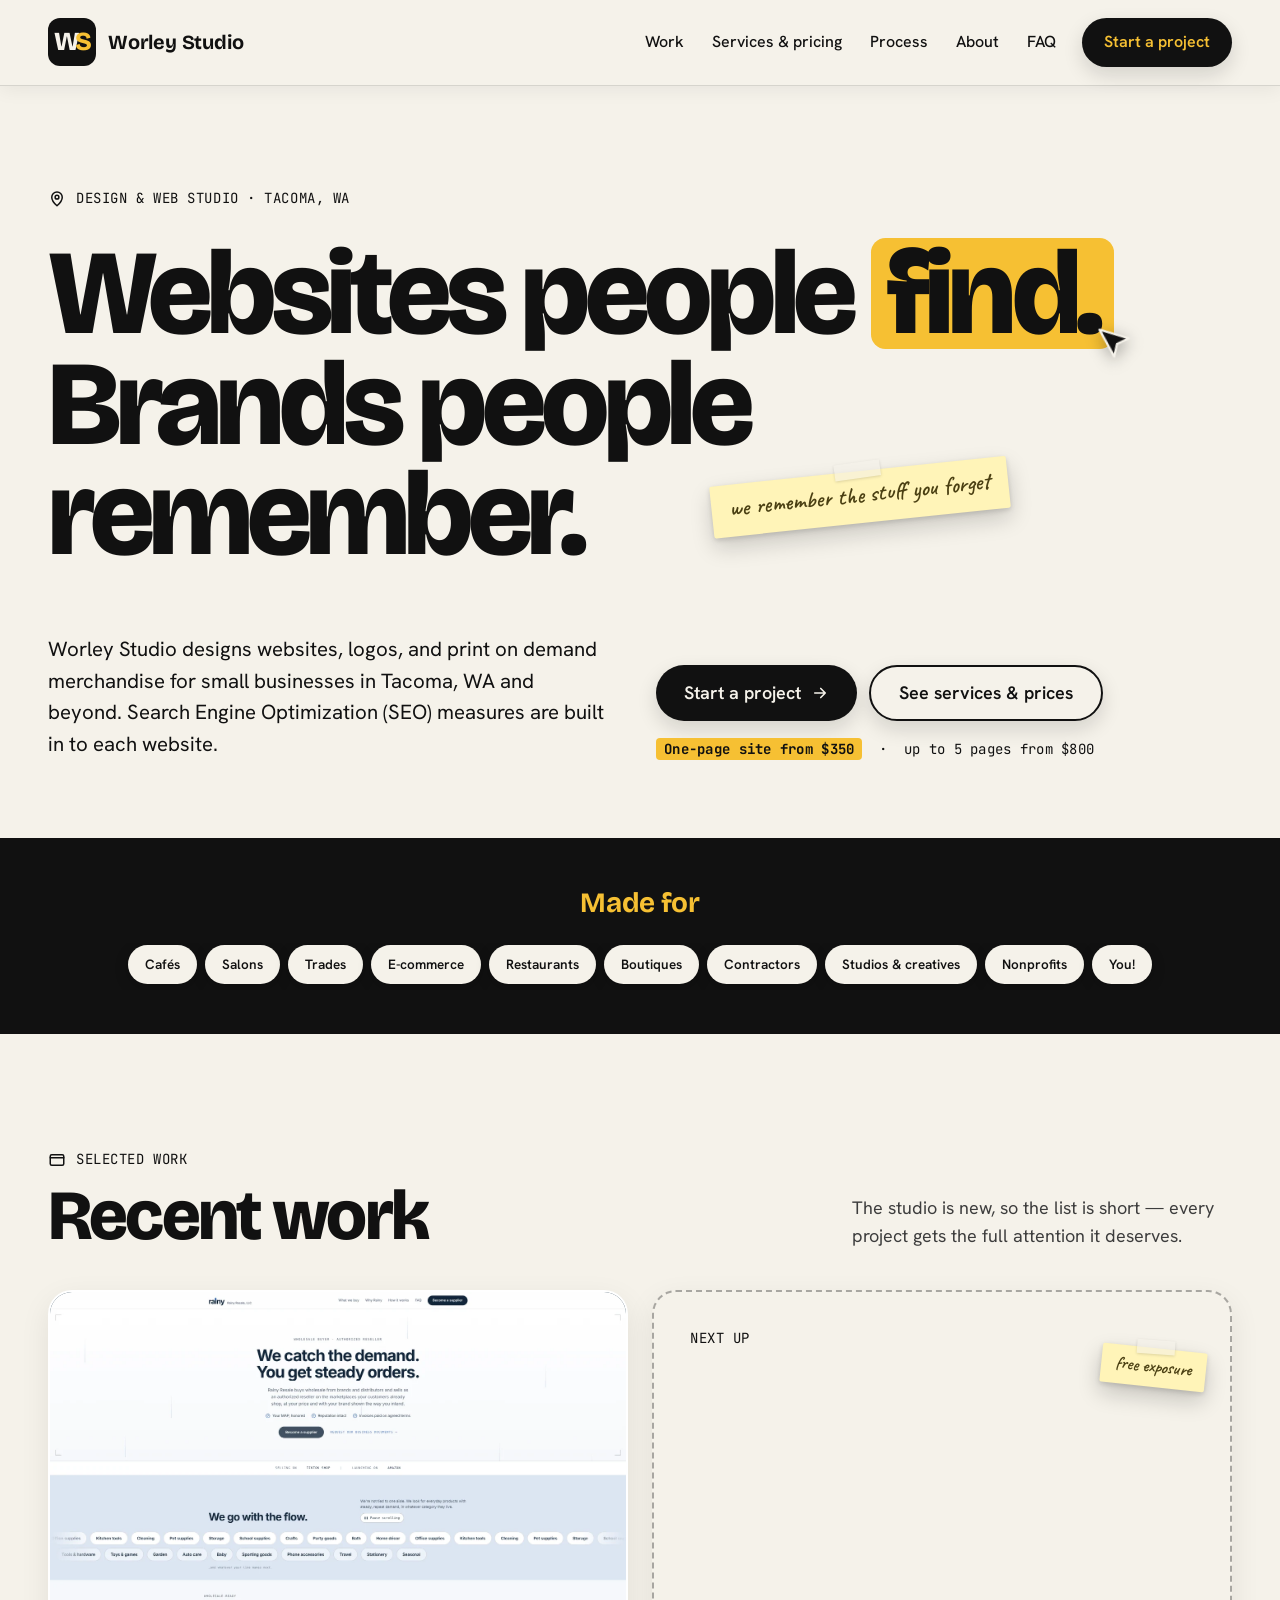
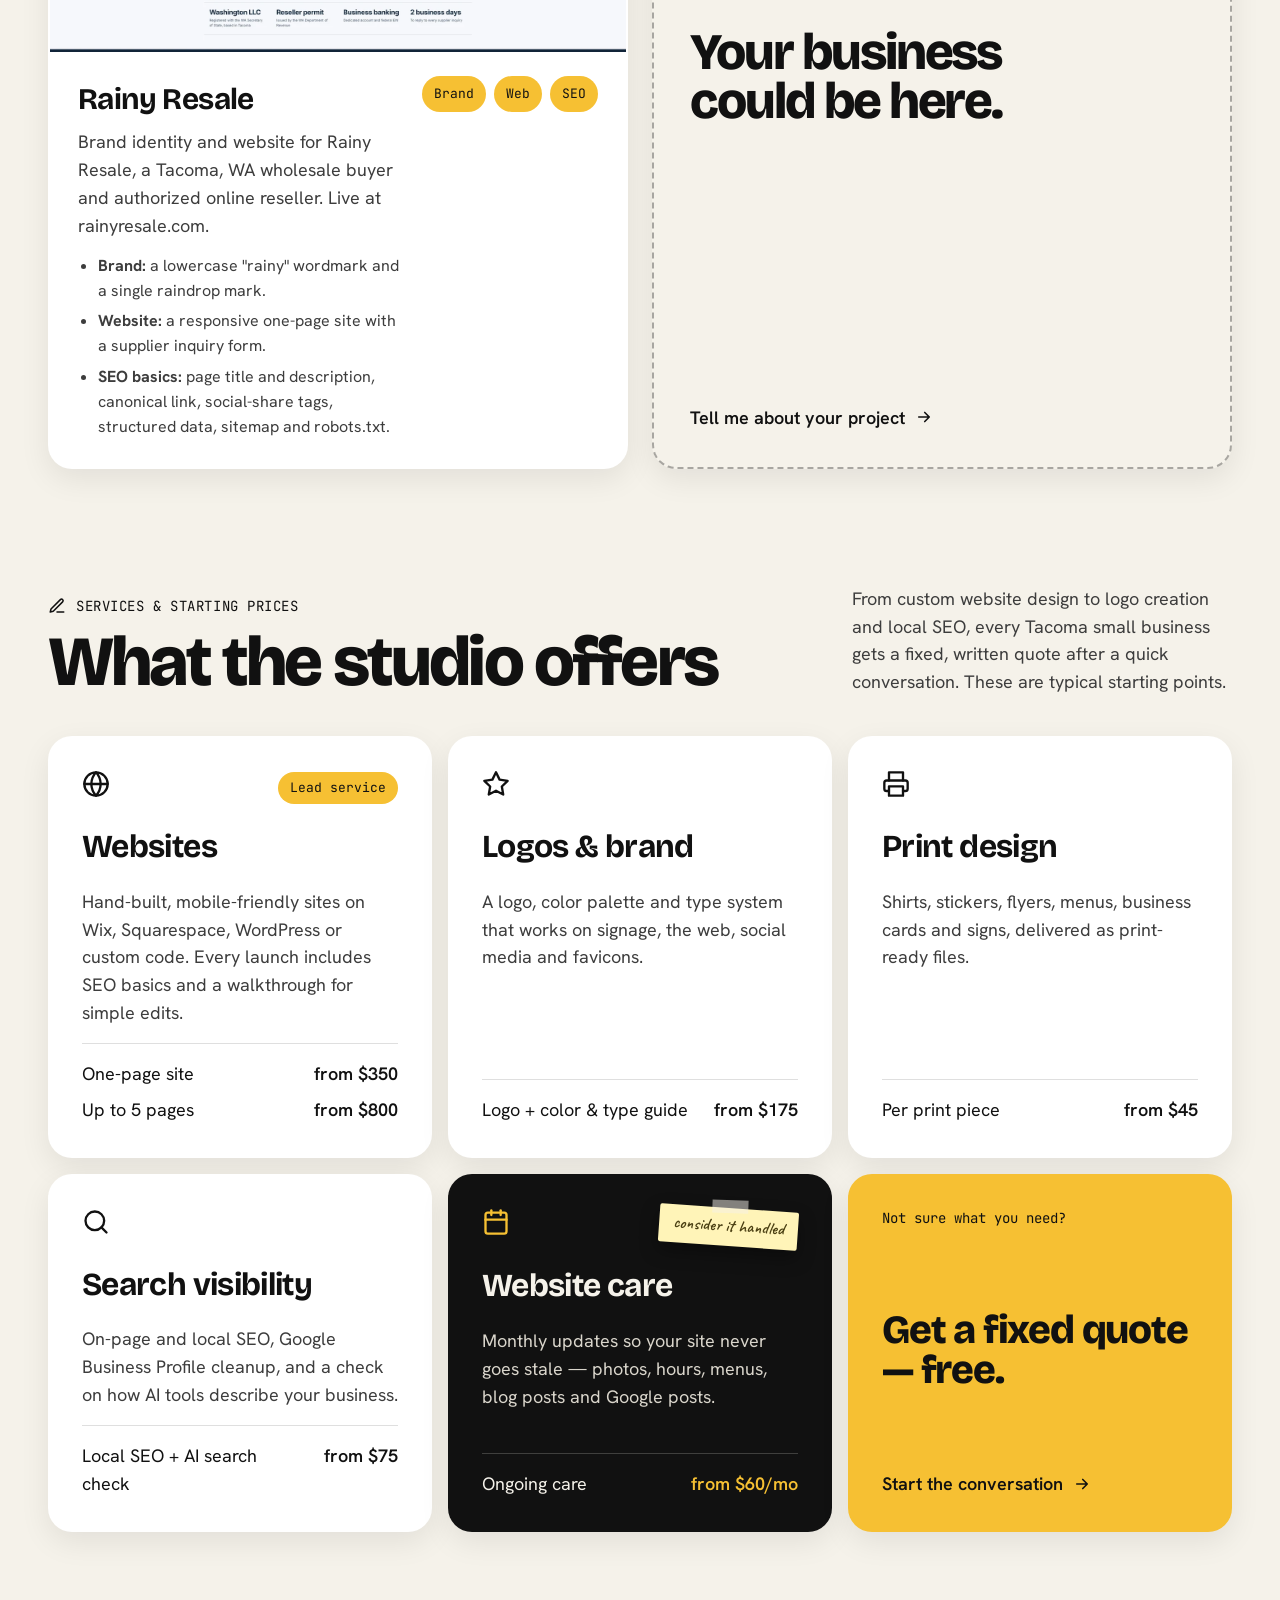
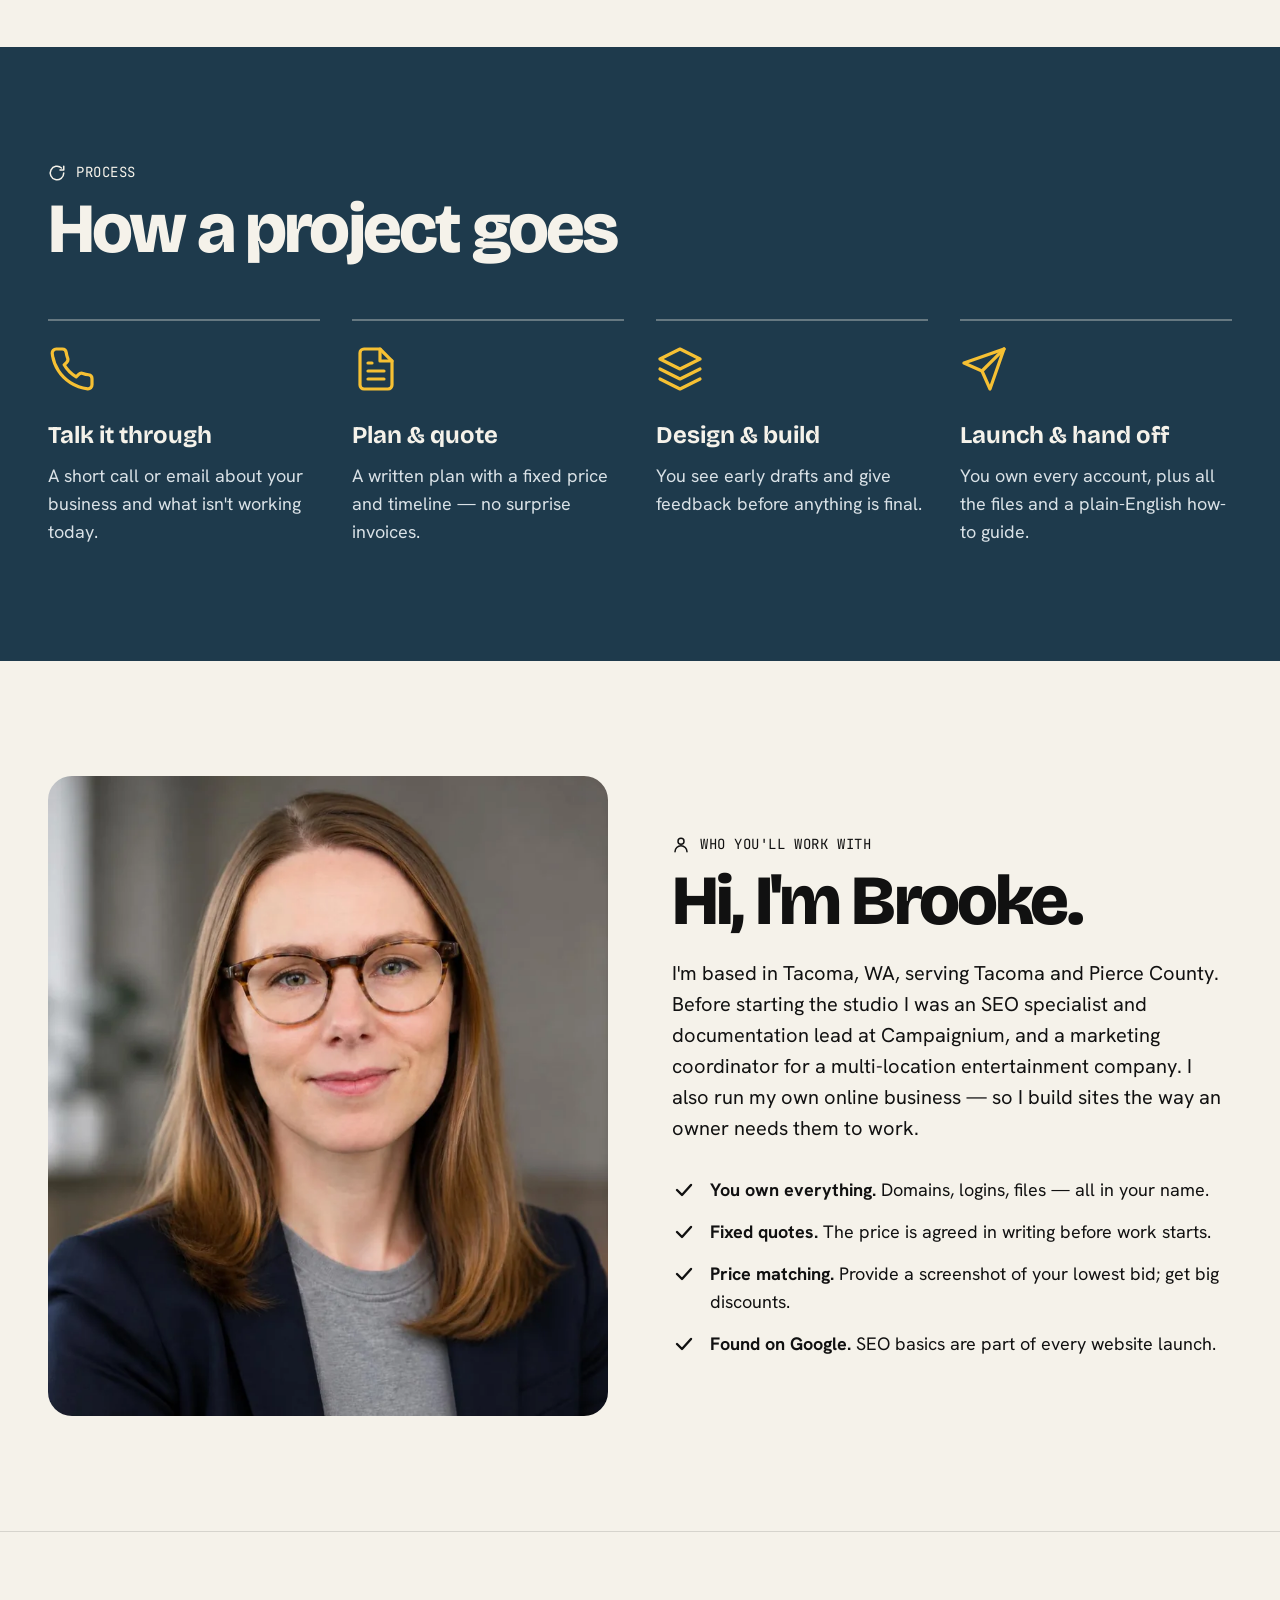
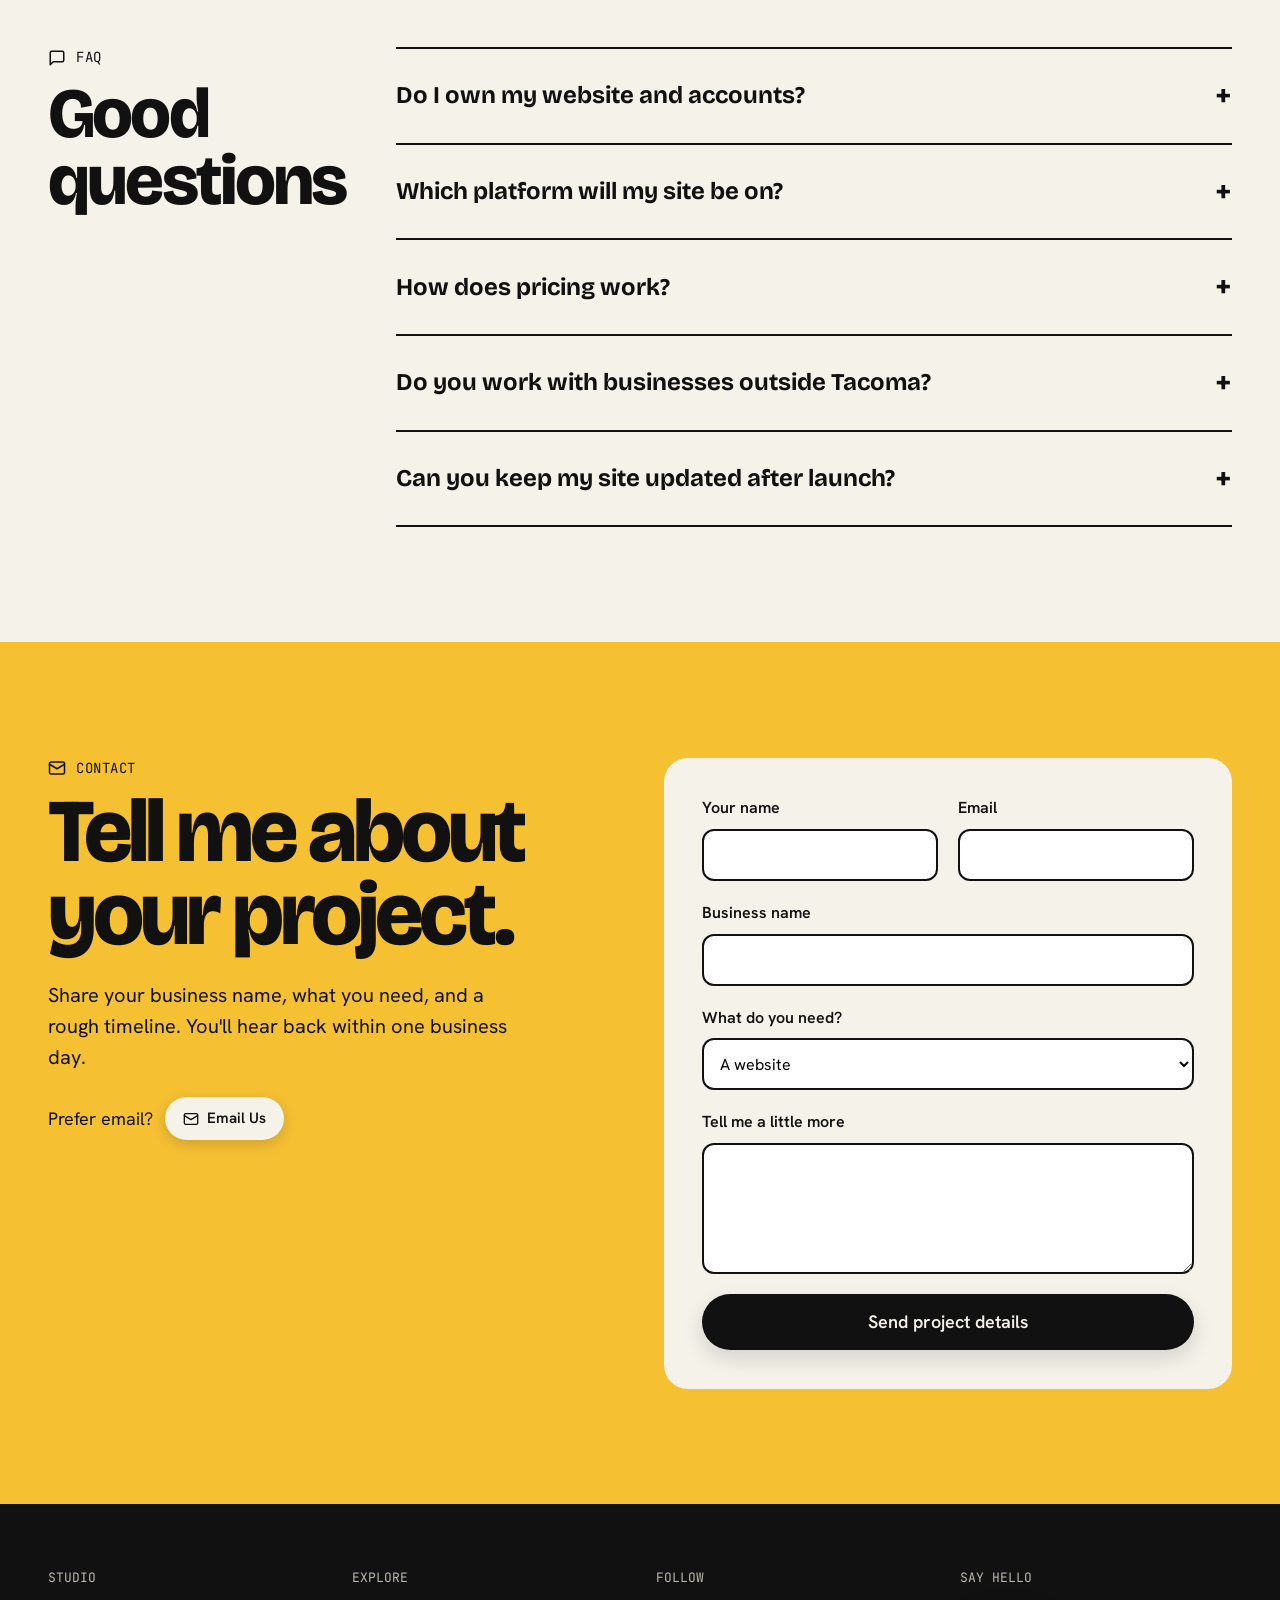
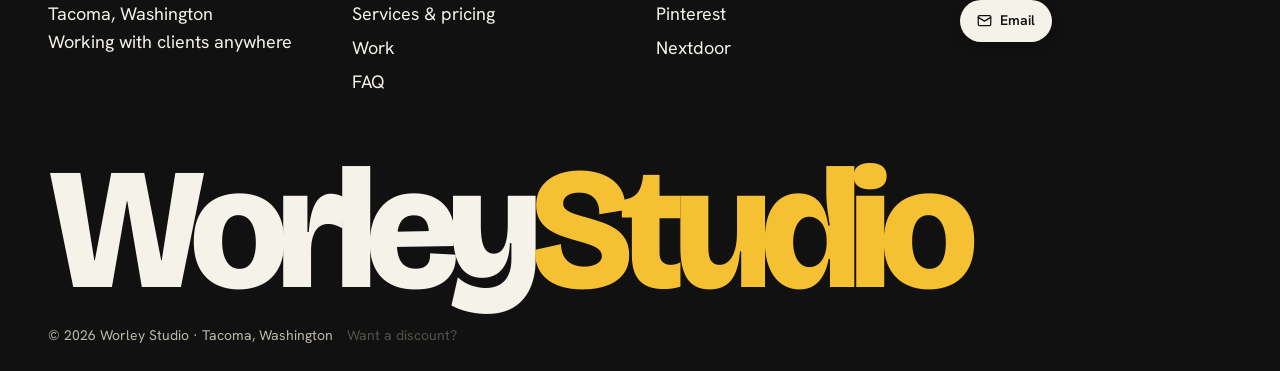
==== index.html @ 1725bf0b "About: add 'serving Tacoma and Pierce County' Undo: revert this commit.  Co-Authored-By: Claude Sonn" ====
<!doctype html>
<html lang="en">
<head>
<meta charset="utf-8">
<meta name="viewport" content="width=device-width, initial-scale=1">
<title>Worley Studio | Websites, Logos and Print Design in Tacoma, WA</title>
<meta name="description" content="Worley Studio designs and builds websites, logos, and print pieces for small businesses in Tacoma and Pierce County.">
<meta property="og:title" content="Worley Studio | Websites, Logos and Print Design">
<meta property="og:description" content="Design and web studio in Tacoma, WA.">
<meta property="og:type" content="website">
<meta property="og:url" content="https://worleystudio.dev/">
<meta property="og:site_name" content="Worley Studio">
<meta property="og:image" content="https://worleystudio.dev/og-image.png">
<meta property="og:image:width" content="1200">
<meta property="og:image:height" content="630">
<meta property="og:image:alt" content="Worley Studio: websites people find, brands people remember">
<meta name="twitter:card" content="summary_large_image">
<meta name="twitter:title" content="Worley Studio | Websites, Logos and Print Design">
<meta name="twitter:description" content="Design and web studio in Tacoma, WA.">
<meta name="twitter:image" content="https://worleystudio.dev/og-image.png">
<meta name="theme-color" content="#000000">
  <meta name="p:domain_verify" content="5810b5b3f95e5ccc661f1df0ec913d25"/>
  <!-- Google tag (gtag.js) -->
  <script async src="https://www.googletagmanager.com/gtag/js?id=G-LYLKKXMX6W"></script>
  <script>
    window.dataLayer = window.dataLayer || [];
    function gtag(){dataLayer.push(arguments);}
    gtag('js', new Date());
    gtag('config', 'G-LYLKKXMX6W');
  </script>
  <link rel="canonical" href="https://worleystudio.dev/">
  <link rel="icon" href="/favicon.svg" type="image/svg+xml">
<link rel="preconnect" href="https://fonts.googleapis.com">
<link href="https://fonts.googleapis.com/css2?family=Bricolage+Grotesque:opsz,wght@12..96,500;12..96,700;12..96,800&family=Hanken+Grotesk:wght@400;500;600&family=JetBrains+Mono:wght@500&family=Caveat:wght@600;700&display=swap" rel="stylesheet">
<style>
* { box-sizing: border-box; }
html, body { margin: 0; padding: 0; }
body {
  margin: 0;
  background: #F5F2EA;
  font-family: 'Hanken Grotesk', system-ui, sans-serif;
  color: #111111;
  font-size: 18px;
  line-height: 1.55;
}
a { color: #111111; text-decoration: none; }
a:hover { color: #5a4300; }
header { box-shadow: 0 4px 18px rgba(17,17,17,0.06); }
.ws-btn { box-shadow: 0 8px 20px rgba(17,17,17,0.14); }
.ws-btn:hover { transform: translateY(-2px); box-shadow: 0 12px 26px rgba(17,17,17,0.2); }
.ws-card { box-shadow: 0 10px 30px rgba(17,17,17,0.08); transition: border-color .2s, box-shadow .2s, transform .2s; }
.ws-card:hover { border-color: #111111; box-shadow: 0 18px 40px rgba(17,17,17,0.16); transform: translateY(-4px); }
.ws-pill { box-shadow: 0 4px 14px rgba(0,0,0,0.22); transition: transform .2s, background .2s, box-shadow .2s; }
.ws-pill:hover { transform: translateY(-2px); background: #F6C033; color: #111111; box-shadow: 0 8px 20px rgba(0,0,0,0.3); }
.ws-contact-form { box-shadow: 0 16px 48px rgba(17,17,17,0.12); }
.ws-hero-note { position: absolute; top: 78%; left: min(760px, 56%); transform: translateY(-50%) rotate(-6deg); }
@media (max-width: 760px) {
  .ws-hero-note { position: static; display: inline-block; margin: 18px 0 0; transform: rotate(-4deg); }
}
.ws-card-note { position: absolute; top: 56px; right: 24px; transform: rotate(6deg); }
@media (max-width: 760px) {
  .ws-card-note { position: static; display: inline-block; margin: 0 0 12px; transform: rotate(-3deg); }
}
.ws-pill-contact { box-shadow: 0 4px 14px rgba(17,17,17,0.18); transition: transform .2s, background .2s, color .2s; }
.ws-pill-contact:hover { transform: translateY(-2px); background: #111111; color: #F5F2EA; }
/* Mobile navigation: 3-bar menu button */
.ws-menu-toggle { display: none; width: 48px; height: 48px; padding: 0; border: 0; border-radius: 12px; background: #111111; cursor: pointer; flex-direction: column; align-items: center; justify-content: center; gap: 5px; }
.ws-menu-toggle .ws-bar { display: block; width: 22px; height: 2.5px; border-radius: 2px; background: #F6C033; transition: transform .2s, opacity .2s; }
.ws-menu-toggle[aria-expanded="true"] .ws-bar:nth-child(1) { transform: translateY(7.5px) rotate(45deg); }
.ws-menu-toggle[aria-expanded="true"] .ws-bar:nth-child(2) { opacity: 0; }
.ws-menu-toggle[aria-expanded="true"] .ws-bar:nth-child(3) { transform: translateY(-7.5px) rotate(-45deg); }
@media (max-width: 860px) {
  .ws-menu-toggle { display: flex; }
  .ws-nav { display: none !important; width: 100%; flex-direction: column !important; align-items: stretch !important; gap: 0 !important; padding: 8px 0 4px; border-top: 1px solid #11111122; }
  .ws-nav.is-open { display: flex !important; }
  .ws-nav a { padding: 14px 6px !important; border-bottom: 1px solid #11111112; }
  .ws-nav a.ws-btn { margin: 14px 0 6px !important; text-align: center; border-bottom: 0; }
}
/* Mobile: wrap the "Made for" pills instead of scrolling, and drop card tags below the text */
@media (max-width: 760px) {
  .ws-madefor-scroll { overflow: visible !important; }
  .ws-madefor-list { flex-wrap: wrap !important; width: auto !important; max-width: 100%; justify-content: center; gap: 10px 8px !important; padding: 0 !important; }
  .ws-card-foot { flex-direction: column !important; align-items: flex-start !important; padding: 22px 22px 24px !important; }
  .ws-card-tags { flex-shrink: 1 !important; }
}
details summary { cursor: pointer; list-style: none; }
details summary::-webkit-details-marker { display: none; }
details[open] .ws-plus { transform: rotate(45deg); }
input:focus, textarea:focus, select:focus, a:focus-visible, button:focus-visible, summary:focus-visible {
  outline: 3px solid #111111;
  outline-offset: 3px;
}
</style>
  <script type="application/ld+json">
  {
    "@context": "https://schema.org",
    "@type": "ProfessionalService",
    "name": "Worley Studio",
    "url": "https://worleystudio.dev/",
    "description": "Website design and development, logo design, print design, and search visibility for small businesses.",
    "founder": { "@type": "Person", "name": "Brooke Worley" },
    "email": "admin@worleystudio.dev",
    "sameAs": ["https://www.pinterest.com/worleystudio/", "https://nextdoor.com/page/worley-studio-tacoma-wa/"],
    "areaServed": ["Tacoma, WA", "Pierce County, WA", "United States"],
    "address": { "@type": "PostalAddress", "addressLocality": "Tacoma", "addressRegion": "WA", "addressCountry": "US" }
  }
  </script>
</head>
<body>

<div style="font-family: 'Hanken Grotesk', system-ui, sans-serif; color: #111111; background: #F5F2EA; font-size: 18px; line-height: 1.55;">

  <!-- HEADER -->
  <header style="border-bottom: 1px solid #11111122;">
    <div class="ws-header-inner" style="max-width: 1320px; margin: 0 auto; padding: 18px clamp(16px, 4vw, 48px); display: flex; flex-wrap: wrap; align-items: center; justify-content: space-between; gap: 16px;">
      <a href="#top" aria-label="Worley Studio home" style="display: flex; align-items: center; gap: 12px; text-decoration: none; color: #111111;">
        <span aria-hidden="true" style="display: inline-flex; align-items: center; justify-content: center; width: 48px; height: 48px; border-radius: 12px; background: #111111; font-family: 'Bricolage Grotesque', sans-serif; font-weight: 800; font-size: 26px; letter-spacing: -0.06em;"><span style="color: #F5F2EA;">W</span><span style="color: #F6C033; margin-left: -4px;">S</span></span>
        <span style="font-family: 'Bricolage Grotesque', sans-serif; font-weight: 700; font-size: 20px; letter-spacing: -0.01em;">Worley Studio</span>
      </a>
      <button type="button" class="ws-menu-toggle" aria-label="Open menu" aria-expanded="false" aria-controls="site-nav">
        <span class="ws-bar"></span><span class="ws-bar"></span><span class="ws-bar"></span>
      </button>
      <nav id="site-nav" class="ws-nav" aria-label="Main" style="display: flex; flex-wrap: wrap; align-items: center; gap: 4px 8px; font-weight: 500; font-size: 16px;">
        <a href="#work" style="text-decoration: none; padding: 12px 10px;">Work</a>
        <a href="#services" style="text-decoration: none; padding: 12px 10px;">Services &amp; pricing</a>
        <a href="#process" style="text-decoration: none; padding: 12px 10px;">Process</a>
        <a href="#about" style="text-decoration: none; padding: 12px 10px;">About</a>
        <a href="#faq" style="text-decoration: none; padding: 12px 10px;">FAQ</a>
        <a class="ws-btn" href="#contact" style="text-decoration: none; margin-left: 8px; padding: 12px 22px; border-radius: 999px; background: #111111; color: #F6C033; font-weight: 600; transition: transform .2s;">Start a project</a>
      </nav>
    </div>
  </header>

  <!-- HERO -->
  <section id="top" style="max-width: 1320px; margin: 0 auto; padding: clamp(48px, 8vw, 112px) clamp(16px, 4vw, 48px) clamp(40px, 6vw, 80px);">
    <p style="margin: 0 0 28px; display: flex; align-items: center; gap: 10px; font-family: 'JetBrains Mono', monospace; font-size: 14px; letter-spacing: 0.04em; text-transform: uppercase;"><svg aria-hidden="true" width="18" height="18" viewBox="0 0 24 24" fill="none" stroke="currentColor" stroke-width="2" stroke-linecap="round" stroke-linejoin="round"><path d="M12 21s7-6.1 7-11.5A7 7 0 0 0 5 9.5C5 14.9 12 21 12 21z"></path><circle cx="12" cy="9.5" r="2.5"></circle></svg>Design &amp; web studio · Tacoma, WA</p>
    <h1 style="position: relative; margin: 0; font-family: 'Bricolage Grotesque', sans-serif; font-weight: 800; font-size: clamp(52px, 9.4vw, 148px); line-height: 0.92; letter-spacing: -0.045em;">Websites people <span style="position: relative; display: inline-block; background: #F6C033; padding: 0 0.12em; border-radius: 0.12em;">find.<svg aria-hidden="true" width="40" height="40" viewBox="0 0 24 24" fill="#111111" stroke="#F5F2EA" stroke-width="1.3" stroke-linecap="round" stroke-linejoin="round" style="position: absolute; bottom: -14px; right: -22px; transform: rotate(-6deg); filter: drop-shadow(0 4px 8px rgba(0,0,0,0.35));"><path d="M3 3l7.07 16.97 2.51-7.39 7.39-2.51L3 3z"></path></svg></span><br>Brands people remember.<span class="ws-hero-note" style="display: inline-block; white-space: nowrap; background: #FFF4B8; color: #4a3f12; padding: 10px 18px 14px; border-radius: 2px; box-shadow: 0 10px 22px rgba(17,17,17,0.18), 0 2px 5px rgba(17,17,17,0.14); font-family: 'Caveat', cursive; font-weight: 600; font-size: clamp(18px, 1.8vw, 24px); line-height: 1.2; letter-spacing: normal;"><span aria-hidden="true" style="position: absolute; top: -9px; left: 50%; width: 46px; height: 16px; background: #F5F2EA; opacity: .55; transform: translateX(-50%) rotate(-2deg); box-shadow: 0 1px 3px rgba(0,0,0,.25);"></span>we remember the stuff you forget</span></h1>
    <div style="margin-top: clamp(36px, 5vw, 64px); display: grid; grid-template-columns: repeat(auto-fit, minmax(min(100%, 340px), 1fr)); gap: 32px; align-items: end;">
      <p style="margin: 0; font-size: clamp(19px, 1.6vw, 23px); max-width: 560px;">Worley Studio designs websites, logos, and print on demand merchandise for small businesses in Tacoma, WA and beyond. Search Engine Optimization (SEO) measures are built in to each website.</p>
      <div style="display: flex; flex-wrap: wrap; gap: 12px; justify-content: flex-start;">
        <a class="ws-btn" href="#contact" style="display: inline-flex; align-items: center; gap: 10px; min-height: 56px; padding: 0 28px; border-radius: 999px; background: #111111; color: #F5F2EA; text-decoration: none; font-weight: 600; transition: transform .2s;">Start a project <svg aria-hidden="true" width="18" height="18" viewBox="0 0 24 24" fill="none" stroke="currentColor" stroke-width="2.2" stroke-linecap="round" stroke-linejoin="round"><path d="M5 12h14M13 6l6 6-6 6"></path></svg></a>
        <a class="ws-btn" href="#services" style="display: inline-flex; align-items: center; min-height: 56px; padding: 0 28px; border-radius: 999px; border: 2px solid #111111; text-decoration: none; font-weight: 600; transition: transform .2s;">See services &amp; prices</a>
        <p style="flex-basis: 100%; margin: 6px 0 0; font-family: 'JetBrains Mono', monospace; font-size: 14px; letter-spacing: 0.02em;"><strong style="background: #F6C033; padding: 2px 8px; border-radius: 4px;">One-page site from $350</strong> &nbsp;·&nbsp; up to 5 pages from $800</p>
      </div>
    </div>
  </section>

  <!-- WHO IT'S FOR -->
  <div style="background: #111111; color: #F5F2EA; padding: clamp(32px, 4vw, 44px) clamp(16px, 4vw, 48px);">
    <div style="max-width: 1320px; margin: 0 auto; display: flex; flex-direction: column; align-items: center; gap: 18px; text-align: center;">
      <span style="font-family: 'Bricolage Grotesque', sans-serif; font-weight: 700; font-size: clamp(20px, 2.6vw, 28px); letter-spacing: -0.01em; color: #F6C033;">Made for</span>
      <div class="ws-madefor-scroll" style="width: 100%; overflow-x: auto; -webkit-overflow-scrolling: touch; scrollbar-width: thin;"><div class="ws-madefor-list" style="display: flex; flex-wrap: nowrap; justify-content: center; gap: 8px; width: max-content; margin: 0 auto; padding: 2px 2px 6px;">
        <a href="#work" class="ws-pill" style="text-decoration: none; color: #111111; background: #F5F2EA; border: 1.5px solid transparent; border-radius: 999px; padding: 8px 16px; font-weight: 600; font-size: 13.5px; white-space: nowrap;">Cafés</a>
        <a href="#work" class="ws-pill" style="text-decoration: none; color: #111111; background: #F5F2EA; border: 1.5px solid transparent; border-radius: 999px; padding: 8px 16px; font-weight: 600; font-size: 13.5px; white-space: nowrap;">Salons</a>
        <a href="#work" class="ws-pill" style="text-decoration: none; color: #111111; background: #F5F2EA; border: 1.5px solid transparent; border-radius: 999px; padding: 8px 16px; font-weight: 600; font-size: 13.5px; white-space: nowrap;">Trades</a>
        <a href="#work" class="ws-pill" style="text-decoration: none; color: #111111; background: #F5F2EA; border: 1.5px solid transparent; border-radius: 999px; padding: 8px 16px; font-weight: 600; font-size: 13.5px; white-space: nowrap;">E-commerce</a>
        <a href="#work" class="ws-pill" style="text-decoration: none; color: #111111; background: #F5F2EA; border: 1.5px solid transparent; border-radius: 999px; padding: 8px 16px; font-weight: 600; font-size: 13.5px; white-space: nowrap;">Restaurants</a>
        <a href="#work" class="ws-pill" style="text-decoration: none; color: #111111; background: #F5F2EA; border: 1.5px solid transparent; border-radius: 999px; padding: 8px 16px; font-weight: 600; font-size: 13.5px; white-space: nowrap;">Boutiques</a>
        <a href="#work" class="ws-pill" style="text-decoration: none; color: #111111; background: #F5F2EA; border: 1.5px solid transparent; border-radius: 999px; padding: 8px 16px; font-weight: 600; font-size: 13.5px; white-space: nowrap;">Contractors</a>
        <a href="#work" class="ws-pill" style="text-decoration: none; color: #111111; background: #F5F2EA; border: 1.5px solid transparent; border-radius: 999px; padding: 8px 16px; font-weight: 600; font-size: 13.5px; white-space: nowrap;">Studios &amp; creatives</a>
        <a href="#work" class="ws-pill" style="text-decoration: none; color: #111111; background: #F5F2EA; border: 1.5px solid transparent; border-radius: 999px; padding: 8px 16px; font-weight: 600; font-size: 13.5px; white-space: nowrap;">Nonprofits</a>
        <a href="#work" class="ws-pill" style="text-decoration: none; color: #111111; background: #F5F2EA; border: 1.5px solid transparent; border-radius: 999px; padding: 8px 16px; font-weight: 600; font-size: 13.5px; white-space: nowrap;">You!</a>
      </div></div>
    </div>
  </div>

  <!-- WORK -->
  <section id="work" style="max-width: 1320px; margin: 0 auto; padding: clamp(64px, 9vw, 128px) clamp(16px, 4vw, 48px) 0;">
    <div style="display: flex; flex-wrap: wrap; justify-content: space-between; align-items: end; gap: 16px; margin-bottom: 40px;">
      <div>
        <p style="margin: 0 0 12px; display: flex; align-items: center; gap: 10px; font-family: 'JetBrains Mono', monospace; font-size: 14px; text-transform: uppercase; letter-spacing: 0.04em;"><svg aria-hidden="true" width="18" height="18" viewBox="0 0 24 24" fill="none" stroke="currentColor" stroke-width="2" stroke-linecap="round" stroke-linejoin="round"><rect x="3" y="5" width="18" height="14" rx="2"></rect><path d="M3 9h18"></path></svg>Selected work</p>
        <h2 style="margin: 0; font-family: 'Bricolage Grotesque', sans-serif; font-weight: 800; font-size: clamp(40px, 5.5vw, 80px); line-height: 0.95; letter-spacing: -0.04em;">Recent work</h2>
      </div>
      <p style="margin: 0; max-width: 380px; color: #3d3d3d;">The studio is new, so the list is short — every project gets the full attention it deserves.</p>
    </div>
    <div style="display: grid; grid-template-columns: repeat(auto-fit, minmax(min(100%, 420px), 1fr)); gap: 24px;">
      <a href="https://rainyresale.com" class="ws-card" style="grid-column: span 1; display: flex; flex-direction: column; text-decoration: none; color: #111111; border: 2px solid transparent; border-radius: 24px; overflow: hidden; background: #ffffff; transition: border-color .2s;">
        <div style="aspect-ratio: 16 / 10; background: #1E3A4C; overflow: hidden;"><img src="/rainy-resale-mockup.webp" alt="Rainy Resale homepage" style="width: 100%; height: 100%; object-fit: cover; object-position: top;"></div>
        <div class="ws-card-foot" style="padding: 24px 28px 28px; display: flex; justify-content: space-between; align-items: start; gap: 16px;">
          <div>
            <h3 style="margin: 0 0 6px; font-family: 'Bricolage Grotesque', sans-serif; font-weight: 700; font-size: 30px; letter-spacing: -0.02em;">Rainy Resale</h3>
            <p style="margin: 0 0 14px; color: #3d3d3d;">Brand identity and website for Rainy Resale, a Tacoma, WA wholesale buyer and authorized online reseller. Live at rainyresale.com.</p>
            <ul style="margin: 0; padding: 0 0 0 20px; color: #3d3d3d; display: grid; gap: 6px; font-size: 16px;">
              <li><strong>Brand:</strong> a lowercase "rainy" wordmark and a single raindrop mark.</li>
              <li><strong>Website:</strong> a responsive one-page site with a supplier inquiry form.</li>
              <li><strong>SEO basics:</strong> page title and description, canonical link, social-share tags, structured data, sitemap and robots.txt.</li>
            </ul>
            <!-- BROOKE: slot for a real before/after result. Hidden from visitors. To use it, delete the word "hidden" below and replace the text with a real, verifiable result (for example a measured number and the date). Do not publish anything you cannot back up. -->
            <p id="case-study-result" hidden style="margin: 14px 0 0; color: #111111; font-weight: 600;">RESULT GOES HERE (real before/after only)</p>
          </div>
          <div class="ws-card-tags" style="display: flex; flex-wrap: wrap; gap: 8px; flex-shrink: 0;"><span style="font-family: 'JetBrains Mono', monospace; font-size: 13px; padding: 8px 12px; border-radius: 999px; background: #F6C033;">Brand</span><span style="font-family: 'JetBrains Mono', monospace; font-size: 13px; padding: 8px 12px; border-radius: 999px; background: #F6C033;">Web</span><span style="font-family: 'JetBrains Mono', monospace; font-size: 13px; padding: 8px 12px; border-radius: 999px; background: #F6C033;">SEO</span></div>
        </div>
      </a>
      <a href="#contact" class="ws-card" style="position: relative; display: flex; flex-direction: column; justify-content: space-between; gap: 32px; text-decoration: none; color: #111111; border: 2px dashed #11111155; border-radius: 24px; padding: 36px; min-height: 360px; transition: border-color .2s;">
        <span style="font-family: 'JetBrains Mono', monospace; font-size: 14px; text-transform: uppercase; letter-spacing: 0.04em;">Next up</span>
        <span class="ws-card-note" style="display: inline-block; background: #FFF4B8; color: #4a3f12; padding: 8px 14px 10px; border-radius: 2px; box-shadow: 0 10px 22px rgba(17,17,17,0.2), 0 2px 5px rgba(17,17,17,0.15); font-family: 'Caveat', cursive; font-weight: 600; font-size: 18px; line-height: 1.15; letter-spacing: normal;"><span aria-hidden="true" style="position: absolute; top: -8px; left: 50%; width: 38px; height: 14px; background: #F5F2EA; opacity: .55; transform: translateX(-50%) rotate(-2deg); box-shadow: 0 1px 3px rgba(0,0,0,.25);"></span>free exposure</span>
        <span style="font-family: 'Bricolage Grotesque', sans-serif; font-weight: 800; font-size: clamp(36px, 4vw, 60px); line-height: 0.95; letter-spacing: -0.04em;">Your business<br>could be here.</span>
        <span style="display: inline-flex; align-items: center; gap: 10px; font-weight: 600;">Tell me about your project <svg aria-hidden="true" width="18" height="18" viewBox="0 0 24 24" fill="none" stroke="currentColor" stroke-width="2.2" stroke-linecap="round" stroke-linejoin="round"><path d="M5 12h14M13 6l6 6-6 6"></path></svg></span>
      </a>
    </div>
  </section>

  <!-- SERVICES & PRICING -->
  <section id="services" style="max-width: 1320px; margin: 0 auto; padding: clamp(64px, 9vw, 128px) clamp(16px, 4vw, 48px);">
    <div style="display: flex; flex-wrap: wrap; justify-content: space-between; align-items: end; gap: 16px; margin-bottom: 40px;">
      <div>
        <p style="margin: 0 0 12px; display: flex; align-items: center; gap: 10px; font-family: 'JetBrains Mono', monospace; font-size: 14px; text-transform: uppercase; letter-spacing: 0.04em;"><svg aria-hidden="true" width="18" height="18" viewBox="0 0 24 24" fill="none" stroke="currentColor" stroke-width="2" stroke-linecap="round" stroke-linejoin="round"><path d="M12 20h9"></path><path d="M16.5 3.5a2.1 2.1 0 0 1 3 3L7 19l-4 1 1-4 12.5-12.5z"></path></svg>Services &amp; starting prices</p>
        <h2 style="margin: 0; font-family: 'Bricolage Grotesque', sans-serif; font-weight: 800; font-size: clamp(40px, 5.5vw, 80px); line-height: 0.95; letter-spacing: -0.04em;">What the studio offers</h2>
      </div>
      <p style="margin: 0; max-width: 380px; color: #3d3d3d;">From custom website design to logo creation and local SEO, every Tacoma small business gets a fixed, written quote after a quick conversation. These are typical starting points.</p>
    </div>
    <div style="display: grid; grid-template-columns: repeat(auto-fit, minmax(min(100%, 300px), 1fr)); gap: 16px;">

      <article class="ws-card" style="background: #ffffff; border: 2px solid transparent; border-radius: 24px; padding: 32px; display: flex; flex-direction: column; gap: 16px; transition: border-color .2s;">
        <div style="display: flex; justify-content: space-between; align-items: center;"><span style="color: #111111;"><svg aria-hidden="true" width="28" height="28" viewBox="0 0 24 24" fill="none" stroke="currentColor" stroke-width="2" stroke-linecap="round" stroke-linejoin="round"><circle cx="12" cy="12" r="10"></circle><line x1="2" y1="12" x2="22" y2="12"></line><path d="M12 2a15.3 15.3 0 0 1 4 10 15.3 15.3 0 0 1-4 10 15.3 15.3 0 0 1-4-10 15.3 15.3 0 0 1 4-10z"></path></svg></span><span style="font-family: 'JetBrains Mono', monospace; font-size: 13px; padding: 6px 12px; border-radius: 999px; background: #F6C033;">Lead service</span></div>
        <h3 style="margin: 0; font-family: 'Bricolage Grotesque', sans-serif; font-weight: 700; font-size: 32px; letter-spacing: -0.02em;">Websites</h3>
        <p style="margin: 0; color: #3d3d3d;">Hand-built, mobile-friendly sites on Wix, Squarespace, WordPress or custom code. Every launch includes SEO basics and a walkthrough for simple edits.</p>
        <dl style="margin: auto 0 0; padding-top: 16px; border-top: 1px solid #11111122; display: grid; grid-template-columns: 1fr auto; gap: 8px 16px;">
          <dt>One-page site</dt><dd style="margin: 0; font-weight: 600;">from $350</dd>
          <dt>Up to 5 pages</dt><dd style="margin: 0; font-weight: 600;">from $800</dd>
        </dl>
      </article>

      <article class="ws-card" style="background: #ffffff; border: 2px solid transparent; border-radius: 24px; padding: 32px; display: flex; flex-direction: column; gap: 16px; transition: border-color .2s;">
        <span style="color: #111111;"><svg aria-hidden="true" width="28" height="28" viewBox="0 0 24 24" fill="none" stroke="currentColor" stroke-width="2" stroke-linecap="round" stroke-linejoin="round"><polygon points="12 2 15.09 8.26 22 9.27 17 14.14 18.18 21.02 12 17.77 5.82 21.02 7 14.14 2 9.27 8.91 8.26 12 2"></polygon></svg></span>
        <h3 style="margin: 0; font-family: 'Bricolage Grotesque', sans-serif; font-weight: 700; font-size: 32px; letter-spacing: -0.02em;">Logos &amp; brand</h3>
        <p style="margin: 0; color: #3d3d3d;">A logo, color palette and type system that works on signage, the web, social media and favicons.</p>
        <dl style="margin: auto 0 0; padding-top: 16px; border-top: 1px solid #11111122; display: grid; grid-template-columns: 1fr auto; gap: 8px 16px;">
          <dt>Logo + color &amp; type guide</dt><dd style="margin: 0; font-weight: 600;">from $175</dd>
        </dl>
      </article>

      <article class="ws-card" style="background: #ffffff; border: 2px solid transparent; border-radius: 24px; padding: 32px; display: flex; flex-direction: column; gap: 16px; transition: border-color .2s;">
        <span style="color: #111111;"><svg aria-hidden="true" width="28" height="28" viewBox="0 0 24 24" fill="none" stroke="currentColor" stroke-width="2" stroke-linecap="round" stroke-linejoin="round"><polyline points="6 9 6 2 18 2 18 9"></polyline><path d="M6 18H4a2 2 0 0 1-2-2v-5a2 2 0 0 1 2-2h16a2 2 0 0 1 2 2v5a2 2 0 0 1-2 2h-2"></path><rect x="6" y="14" width="12" height="8"></rect></svg></span>
        <h3 style="margin: 0; font-family: 'Bricolage Grotesque', sans-serif; font-weight: 700; font-size: 32px; letter-spacing: -0.02em;">Print design</h3>
        <p style="margin: 0; color: #3d3d3d;">Shirts, stickers, flyers, menus, business cards and signs, delivered as print-ready files.</p>
        <dl style="margin: auto 0 0; padding-top: 16px; border-top: 1px solid #11111122; display: grid; grid-template-columns: 1fr auto; gap: 8px 16px;">
          <dt>Per print piece</dt><dd style="margin: 0; font-weight: 600;">from $45</dd>
        </dl>
      </article>

      <article class="ws-card" style="background: #ffffff; border: 2px solid transparent; border-radius: 24px; padding: 32px; display: flex; flex-direction: column; gap: 16px; transition: border-color .2s;">
        <span style="color: #111111;"><svg aria-hidden="true" width="28" height="28" viewBox="0 0 24 24" fill="none" stroke="currentColor" stroke-width="2" stroke-linecap="round" stroke-linejoin="round"><circle cx="11" cy="11" r="8"></circle><line x1="21" y1="21" x2="16.65" y2="16.65"></line></svg></span>
        <h3 style="margin: 0; font-family: 'Bricolage Grotesque', sans-serif; font-weight: 700; font-size: 32px; letter-spacing: -0.02em;">Search visibility</h3>
        <p style="margin: 0; color: #3d3d3d;">On-page and local SEO, Google Business Profile cleanup, and a check on how AI tools describe your business.</p>
        <dl style="margin: auto 0 0; padding-top: 16px; border-top: 1px solid #11111122; display: grid; grid-template-columns: 1fr auto; gap: 8px 16px;">
          <dt>Local SEO + AI search check</dt><dd style="margin: 0; font-weight: 600;">from $75</dd>
        </dl>
      </article>

      <article class="ws-card" style="background: #111111; color: #F5F2EA; border: 2px solid transparent; border-radius: 24px; padding: 32px; display: flex; flex-direction: column; gap: 16px; transition: border-color .2s;">
        <div style="display: flex; justify-content: space-between; align-items: flex-start; gap: 12px;">
          <span style="color: #F6C033;"><svg aria-hidden="true" width="28" height="28" viewBox="0 0 24 24" fill="none" stroke="currentColor" stroke-width="2" stroke-linecap="round" stroke-linejoin="round"><rect x="3" y="4" width="18" height="18" rx="2" ry="2"></rect><line x1="16" y1="2" x2="16" y2="6"></line><line x1="8" y1="2" x2="8" y2="6"></line><line x1="3" y1="10" x2="21" y2="10"></line></svg></span>
          <span style="display: inline-block; position: relative; background: #FFF4B8; color: #4a3f12; padding: 8px 14px 10px; border-radius: 2px; box-shadow: 0 8px 18px rgba(0,0,0,0.35); transform: rotate(4deg); font-family: 'Caveat', cursive; font-weight: 600; font-size: 17px; line-height: 1.15;"><span aria-hidden="true" style="position: absolute; top: -8px; left: 50%; width: 36px; height: 13px; background: #F5F2EA; opacity: .5; transform: translateX(-50%) rotate(-2deg);"></span>consider it handled</span>
        </div>
        <h3 style="margin: 0; font-family: 'Bricolage Grotesque', sans-serif; font-weight: 700; font-size: 32px; letter-spacing: -0.02em;">Website care</h3>
        <p style="margin: 0; color: #d9d5cb;">Monthly updates so your site never goes stale — photos, hours, menus, blog posts and Google posts.</p>
        <dl style="margin: auto 0 0; padding-top: 16px; border-top: 1px solid #F5F2EA33; display: grid; grid-template-columns: 1fr auto; gap: 8px 16px;">
          <dt>Ongoing care</dt><dd style="margin: 0; font-weight: 600; color: #F6C033;">from $60/mo</dd>
        </dl>
      </article>

      <a href="#contact" class="ws-card" style="background: #F6C033; color: #111111; text-decoration: none; border: 2px solid transparent; border-radius: 24px; padding: 32px; display: flex; flex-direction: column; justify-content: space-between; gap: 24px; transition: border-color .2s;">
        <span style="font-family: 'JetBrains Mono', monospace; font-size: 14px;">Not sure what you need?</span>
        <span style="font-family: 'Bricolage Grotesque', sans-serif; font-weight: 800; font-size: 40px; line-height: 1; letter-spacing: -0.03em;">Get a fixed quote — free.</span>
        <span style="display: inline-flex; align-items: center; gap: 10px; font-weight: 600;">Start the conversation <svg aria-hidden="true" width="18" height="18" viewBox="0 0 24 24" fill="none" stroke="currentColor" stroke-width="2.2" stroke-linecap="round" stroke-linejoin="round"><path d="M5 12h14M13 6l6 6-6 6"></path></svg></span>
      </a>
    </div>
  </section>

  <!-- PROCESS -->
  <section id="process" style="background: #1E3A4C; color: #F5F2EA;">
    <div style="max-width: 1320px; margin: 0 auto; padding: clamp(64px, 9vw, 128px) clamp(16px, 4vw, 48px);">
      <p style="margin: 0 0 12px; display: flex; align-items: center; gap: 10px; font-family: 'JetBrains Mono', monospace; font-size: 14px; text-transform: uppercase; letter-spacing: 0.04em;"><svg aria-hidden="true" width="18" height="18" viewBox="0 0 24 24" fill="none" stroke="currentColor" stroke-width="2" stroke-linecap="round" stroke-linejoin="round"><path d="M21 12a9 9 0 1 1-3-6.7"></path><path d="M21 3v5h-5"></path></svg>Process</p>
      <h2 style="margin: 0 0 56px; font-family: 'Bricolage Grotesque', sans-serif; font-weight: 800; font-size: clamp(40px, 5.5vw, 80px); line-height: 0.95; letter-spacing: -0.04em;">How a project goes</h2>
      <ol style="list-style: none; margin: 0; padding: 0; display: grid; grid-template-columns: repeat(auto-fit, minmax(min(100%, 250px), 1fr)); gap: 32px;">
        <li style="border-top: 2px solid #F5F2EA55; padding-top: 24px;">
          <span style="display: block;"><svg aria-hidden="true" width="48" height="48" viewBox="0 0 24 24" fill="none" stroke="#F6C033" stroke-width="1.6" stroke-linecap="round" stroke-linejoin="round"><path d="M22 16.92v3a2 2 0 0 1-2.18 2 19.79 19.79 0 0 1-8.63-3.07 19.5 19.5 0 0 1-6-6 19.79 19.79 0 0 1-3.07-8.67A2 2 0 0 1 4.11 2h3a2 2 0 0 1 2 1.72c.127.96.361 1.903.7 2.81a2 2 0 0 1-.45 2.11L8.09 9.91a16 16 0 0 0 6 6l1.27-1.27a2 2 0 0 1 2.11-.45c.907.339 1.85.573 2.81.7A2 2 0 0 1 22 16.92z"></path></svg></span>
          <h3 style="margin: 16px 0 8px; font-size: 24px; font-family: 'Bricolage Grotesque', sans-serif; font-weight: 700;">Talk it through</h3>
          <p style="margin: 0; color: #d9e1e6;">A short call or email about your business and what isn't working today.</p>
        </li>
        <li style="border-top: 2px solid #F5F2EA55; padding-top: 24px;">
          <span style="display: block;"><svg aria-hidden="true" width="48" height="48" viewBox="0 0 24 24" fill="none" stroke="#F6C033" stroke-width="1.6" stroke-linecap="round" stroke-linejoin="round"><path d="M14 2H6a2 2 0 0 0-2 2v16a2 2 0 0 0 2 2h12a2 2 0 0 0 2-2V8z"></path><polyline points="14 2 14 8 20 8"></polyline><line x1="16" y1="13" x2="8" y2="13"></line><line x1="16" y1="17" x2="8" y2="17"></line><line x1="10" y1="9" x2="8" y2="9"></line></svg></span>
          <h3 style="margin: 16px 0 8px; font-size: 24px; font-family: 'Bricolage Grotesque', sans-serif; font-weight: 700;">Plan &amp; quote</h3>
          <p style="margin: 0; color: #d9e1e6;">A written plan with a fixed price and timeline — no surprise invoices.</p>
        </li>
        <li style="border-top: 2px solid #F5F2EA55; padding-top: 24px;">
          <span style="display: block;"><svg aria-hidden="true" width="48" height="48" viewBox="0 0 24 24" fill="none" stroke="#F6C033" stroke-width="1.6" stroke-linecap="round" stroke-linejoin="round"><polygon points="12 2 2 7 12 12 22 7 12 2"></polygon><polyline points="2 17 12 22 22 17"></polyline><polyline points="2 12 12 17 22 12"></polyline></svg></span>
          <h3 style="margin: 16px 0 8px; font-size: 24px; font-family: 'Bricolage Grotesque', sans-serif; font-weight: 700;">Design &amp; build</h3>
          <p style="margin: 0; color: #d9e1e6;">You see early drafts and give feedback before anything is final.</p>
        </li>
        <li style="border-top: 2px solid #F5F2EA55; padding-top: 24px;">
          <span style="display: block;"><svg aria-hidden="true" width="48" height="48" viewBox="0 0 24 24" fill="none" stroke="#F6C033" stroke-width="1.6" stroke-linecap="round" stroke-linejoin="round"><line x1="22" y1="2" x2="11" y2="13"></line><polygon points="22 2 15 22 11 13 2 9 22 2"></polygon></svg></span>
          <h3 style="margin: 16px 0 8px; font-size: 24px; font-family: 'Bricolage Grotesque', sans-serif; font-weight: 700;">Launch &amp; hand off</h3>
          <p style="margin: 0; color: #d9e1e6;">You own every account, plus all the files and a plain-English how-to guide.</p>
        </li>
      </ol>
    </div>
  </section>

  <!-- ABOUT -->
  <section id="about" style="max-width: 1320px; margin: 0 auto; padding: clamp(64px, 9vw, 128px) clamp(16px, 4vw, 48px);">
    <div style="display: grid; grid-template-columns: repeat(auto-fit, minmax(min(100%, 420px), 1fr)); gap: clamp(32px, 5vw, 72px); align-items: center;">
      <img src="/brooke-worley.webp" alt="Brooke Worley" style="width: 100%; aspect-ratio: 4 / 5; max-height: 640px; border-radius: 24px; object-fit: cover;">
      <div>
        <p style="margin: 0 0 12px; display: flex; align-items: center; gap: 10px; font-family: 'JetBrains Mono', monospace; font-size: 14px; text-transform: uppercase; letter-spacing: 0.04em;"><svg aria-hidden="true" width="18" height="18" viewBox="0 0 24 24" fill="none" stroke="currentColor" stroke-width="2" stroke-linecap="round" stroke-linejoin="round"><path d="M20 21a8 8 0 0 0-16 0"></path><circle cx="12" cy="7" r="4"></circle></svg>Who you'll work with</p>
        <h2 style="margin: 0 0 24px; font-family: 'Bricolage Grotesque', sans-serif; font-weight: 800; font-size: clamp(40px, 5.5vw, 80px); line-height: 0.95; letter-spacing: -0.04em;">Hi, I'm Brooke.</h2>
        <p style="margin: 0 0 16px; font-size: 20px;">I'm based in Tacoma, WA, serving Tacoma and Pierce County. Before starting the studio I was an SEO specialist and documentation lead at Campaignium, and a marketing coordinator for a multi-location entertainment company. I also run my own online business — so I build sites the way an owner needs them to work.</p>
        <ul style="list-style: none; margin: 32px 0 0; padding: 0; display: grid; gap: 14px;">
          <li style="display: flex; gap: 14px; align-items: start;"><svg aria-hidden="true" width="24" height="24" viewBox="0 0 24 24" fill="none" stroke="#111111" stroke-width="2.4" stroke-linecap="round" stroke-linejoin="round" style="flex-shrink: 0; margin-top: 2px;"><path d="M5 12l5 5 9-10"></path></svg><span><strong>You own everything.</strong> Domains, logins, files — all in your name.</span></li>
          <li style="display: flex; gap: 14px; align-items: start;"><svg aria-hidden="true" width="24" height="24" viewBox="0 0 24 24" fill="none" stroke="#111111" stroke-width="2.4" stroke-linecap="round" stroke-linejoin="round" style="flex-shrink: 0; margin-top: 2px;"><path d="M5 12l5 5 9-10"></path></svg><span><strong>Fixed quotes.</strong> The price is agreed in writing before work starts.</span></li>
          <li style="display: flex; gap: 14px; align-items: start;"><svg aria-hidden="true" width="24" height="24" viewBox="0 0 24 24" fill="none" stroke="#111111" stroke-width="2.4" stroke-linecap="round" stroke-linejoin="round" style="flex-shrink: 0; margin-top: 2px;"><path d="M5 12l5 5 9-10"></path></svg><span><strong>Price matching.</strong> Provide a screenshot of your lowest bid; get big discounts.</span></li>
          <li style="display: flex; gap: 14px; align-items: start;"><svg aria-hidden="true" width="24" height="24" viewBox="0 0 24 24" fill="none" stroke="#111111" stroke-width="2.4" stroke-linecap="round" stroke-linejoin="round" style="flex-shrink: 0; margin-top: 2px;"><path d="M5 12l5 5 9-10"></path></svg><span><strong>Found on Google.</strong> SEO basics are part of every website launch.</span></li>
        </ul>
      </div>
    </div>
  </section>

  <!-- FAQ -->
  <section id="faq" style="border-top: 1px solid #11111122;">
    <div style="max-width: 1320px; margin: 0 auto; padding: clamp(64px, 9vw, 128px) clamp(16px, 4vw, 48px); display: flex; flex-wrap: wrap; gap: 48px;">
      <div style="flex: 1 1 300px;">
        <p style="margin: 0 0 12px; display: flex; align-items: center; gap: 10px; font-family: 'JetBrains Mono', monospace; font-size: 14px; text-transform: uppercase; letter-spacing: 0.04em;"><svg aria-hidden="true" width="18" height="18" viewBox="0 0 24 24" fill="none" stroke="currentColor" stroke-width="2" stroke-linecap="round" stroke-linejoin="round"><path d="M21 15a2 2 0 0 1-2 2H7l-4 4V5a2 2 0 0 1 2-2h14a2 2 0 0 1 2 2z"></path></svg>FAQ</p>
        <h2 style="margin: 0; font-family: 'Bricolage Grotesque', sans-serif; font-weight: 800; font-size: clamp(40px, 5.5vw, 80px); line-height: 0.95; letter-spacing: -0.04em;">Good questions</h2>
      </div>
      <div style="flex: 999 1 560px; min-width: 0; display: flex; flex-direction: column;">
        <details style="border-top: 2px solid #111111; padding: 22px 0;">
          <summary style="display: flex; justify-content: space-between; gap: 16px; font-family: 'Bricolage Grotesque', sans-serif; font-weight: 700; font-size: 24px; min-height: 44px; align-items: center;">Do I own my website and accounts?<span class="ws-plus" aria-hidden="true" style="font-size: 32px; transition: transform .2s;">+</span></summary>
          <p style="margin: 12px 0 0; max-width: 680px; color: #3d3d3d;">Yes. Every account is set up in your name, and at launch you get all the files plus a how-to guide.</p>
        </details>
        <details style="border-top: 2px solid #111111; padding: 22px 0;">
          <summary style="display: flex; justify-content: space-between; gap: 16px; font-family: 'Bricolage Grotesque', sans-serif; font-weight: 700; font-size: 24px; min-height: 44px; align-items: center;">Which platform will my site be on?<span class="ws-plus" aria-hidden="true" style="font-size: 32px; transition: transform .2s;">+</span></summary>
          <p style="margin: 12px 0 0; max-width: 680px; color: #3d3d3d;">Your choice of Wix, Squarespace, WordPress or custom code. I'll recommend the one that fits how you want to make edits.</p>
        </details>
        <details style="border-top: 2px solid #111111; padding: 22px 0;">
          <summary style="display: flex; justify-content: space-between; gap: 16px; font-family: 'Bricolage Grotesque', sans-serif; font-weight: 700; font-size: 24px; min-height: 44px; align-items: center;">How does pricing work?<span class="ws-plus" aria-hidden="true" style="font-size: 32px; transition: transform .2s;">+</span></summary>
          <p style="margin: 12px 0 0; max-width: 680px; color: #3d3d3d;">After a short conversation you get a written plan with a fixed price and timeline. The prices above are typical starting points.</p>
        </details>
        <details style="border-top: 2px solid #111111; padding: 22px 0;">
          <summary style="display: flex; justify-content: space-between; gap: 16px; font-family: 'Bricolage Grotesque', sans-serif; font-weight: 700; font-size: 24px; min-height: 44px; align-items: center;">Do you work with businesses outside Tacoma?<span class="ws-plus" aria-hidden="true" style="font-size: 32px; transition: transform .2s;">+</span></summary>
          <p style="margin: 12px 0 0; max-width: 680px; color: #3d3d3d;">Yes — the studio is based in Tacoma and works with clients anywhere.</p>
        </details>
        <details style="border-top: 2px solid #111111; border-bottom: 2px solid #111111; padding: 22px 0;">
          <summary style="display: flex; justify-content: space-between; gap: 16px; font-family: 'Bricolage Grotesque', sans-serif; font-weight: 700; font-size: 24px; min-height: 44px; align-items: center;">Can you keep my site updated after launch?<span class="ws-plus" aria-hidden="true" style="font-size: 32px; transition: transform .2s;">+</span></summary>
          <p style="margin: 12px 0 0; max-width: 680px; color: #3d3d3d;">Yes. Website care starts at $60/month and covers photos, hours, menus, blog posts and Google posts.</p>
        </details>
      </div>
    </div>
  </section>

  <!-- CONTACT -->
  <section id="contact" style="background: #F6C033;">
    <div style="max-width: 1320px; margin: 0 auto; padding: clamp(64px, 9vw, 128px) clamp(16px, 4vw, 48px); display: grid; grid-template-columns: repeat(auto-fit, minmax(min(100%, 420px), 1fr)); gap: 48px;">
      <div>
        <p style="margin: 0 0 12px; display: flex; align-items: center; gap: 10px; font-family: 'JetBrains Mono', monospace; font-size: 14px; text-transform: uppercase; letter-spacing: 0.04em;"><svg aria-hidden="true" width="18" height="18" viewBox="0 0 24 24" fill="none" stroke="currentColor" stroke-width="2" stroke-linecap="round" stroke-linejoin="round"><rect x="2" y="4" width="20" height="16" rx="2"></rect><path d="m2 7 10 6 10-6"></path></svg>Contact</p>
        <h2 style="margin: 0 0 24px; font-family: 'Bricolage Grotesque', sans-serif; font-weight: 800; font-size: clamp(48px, 7vw, 104px); line-height: 0.92; letter-spacing: -0.045em;">Tell me about your project.</h2>
        <p style="margin: 0 0 24px; font-size: 20px; max-width: 480px;">Share your business name, what you need, and a rough timeline. You'll hear back within one business day.</p>
        <p style="margin: 0; display: flex; align-items: center; gap: 12px; flex-wrap: wrap;"><span>Prefer email?</span><a href="mailto:admin@worleystudio.dev?subject=New%20project" class="ws-pill-contact" style="display: inline-flex; align-items: center; gap: 8px; text-decoration: none; color: #111111; background: #F5F2EA; border-radius: 999px; padding: 10px 18px; font-weight: 600; font-size: 15px;"><svg aria-hidden="true" width="16" height="16" viewBox="0 0 24 24" fill="none" stroke="currentColor" stroke-width="2" stroke-linecap="round" stroke-linejoin="round"><rect x="2" y="4" width="20" height="16" rx="2"></rect><path d="m2 7 10 6 10-6"></path></svg>Email Us</a></p>
      </div>
      <form action="https://api.web3forms.com/submit" method="POST" style="background: #F5F2EA; border-radius: 24px; padding: clamp(24px, 3vw, 40px); display: grid; gap: 20px;">
        <input type="hidden" name="access_key" value="5d7aaf8b-c2d4-4617-978a-65381d3abceb">
        <input type="hidden" name="subject" value="New project inquiry — Worley Studio">
        <input type="hidden" name="from_name" value="Worley Studio website">
        <input type="checkbox" name="botcheck" style="display: none;" tabindex="-1" autocomplete="off">
        <div style="display: grid; grid-template-columns: repeat(auto-fit, minmax(min(100%, 200px), 1fr)); gap: 20px;">
          <label style="display: grid; gap: 8px; font-weight: 600; font-size: 16px;">Your name<input type="text" name="name" autocomplete="name" required style="min-height: 52px; padding: 0 16px; border: 2px solid #111111; border-radius: 12px; background: #ffffff; font: inherit; font-weight: 400;"></label>
          <label style="display: grid; gap: 8px; font-weight: 600; font-size: 16px;">Email<input type="email" name="email" autocomplete="email" required style="min-height: 52px; padding: 0 16px; border: 2px solid #111111; border-radius: 12px; background: #ffffff; font: inherit; font-weight: 400;"></label>
        </div>
        <label style="display: grid; gap: 8px; font-weight: 600; font-size: 16px;">Business name<input type="text" name="business" autocomplete="organization" style="min-height: 52px; padding: 0 16px; border: 2px solid #111111; border-radius: 12px; background: #ffffff; font: inherit; font-weight: 400;"></label>
        <label style="display: grid; gap: 8px; font-weight: 600; font-size: 16px;">What do you need?<select name="service" style="min-height: 52px; padding: 0 12px; border: 2px solid #111111; border-radius: 12px; background: #ffffff; font: inherit; font-weight: 400;"><option>A website</option><option>Logo &amp; brand</option><option>Print design</option><option>Search visibility (SEO)</option><option>Website care</option><option>More than one</option><option>Not sure yet</option></select></label>
        <label style="display: grid; gap: 8px; font-weight: 600; font-size: 16px;">Tell me a little more<textarea name="message" rows="4" style="padding: 14px 16px; border: 2px solid #111111; border-radius: 12px; background: #ffffff; font: inherit; font-weight: 400; resize: vertical;"></textarea></label>
        <button type="submit" class="ws-btn" style="min-height: 56px; border: 0; border-radius: 999px; background: #111111; color: #F5F2EA; font: inherit; font-weight: 600; cursor: pointer; transition: transform .2s;">Send project details</button>
      </form>
    </div>
  </section>

  <!-- FOOTER -->
  <footer style="background: #111111; color: #F5F2EA; overflow: hidden;">
    <div style="max-width: 1320px; margin: 0 auto; padding: 64px clamp(16px, 4vw, 48px) 24px;">
      <div style="display: grid; grid-template-columns: repeat(auto-fit, minmax(min(100%, 200px), 1fr)); gap: 32px; margin-bottom: 64px;">
        <div>
          <p style="margin: 0 0 12px; font-family: 'JetBrains Mono', monospace; font-size: 13px; text-transform: uppercase; color: #bdb8ad;">Studio</p>
          <p style="margin: 0;">Tacoma, Washington<br>Working with clients anywhere</p>
        </div>
        <nav aria-label="Footer">
          <p style="margin: 0 0 12px; font-family: 'JetBrains Mono', monospace; font-size: 13px; text-transform: uppercase; color: #bdb8ad;">Explore</p>
          <div style="display: grid; gap: 6px;">
            <a href="#services" style="color: #F5F2EA;">Services &amp; pricing</a>
            <a href="#work" style="color: #F5F2EA;">Work</a>
            <a href="#faq" style="color: #F5F2EA;">FAQ</a>
          </div>
        </nav>
        <div>
          <p style="margin: 0 0 12px; font-family: 'JetBrains Mono', monospace; font-size: 13px; text-transform: uppercase; color: #bdb8ad;">Follow</p>
          <div style="display: grid; gap: 6px;">
            <a href="https://www.pinterest.com/worleystudio/" rel="noopener" style="color: #F5F2EA;">Pinterest</a>
            <a href="https://nextdoor.com/page/worley-studio-tacoma-wa/" rel="noopener" style="color: #F5F2EA;">Nextdoor</a>
          </div>
        </div>
        <div>
          <p style="margin: 0 0 12px; font-family: 'JetBrains Mono', monospace; font-size: 13px; text-transform: uppercase; color: #bdb8ad;">Say hello</p>
          <a href="mailto:admin@worleystudio.dev" class="ws-pill" style="display: inline-flex; align-items: center; gap: 8px; text-decoration: none; color: #111111; background: #F5F2EA; border: 1.5px solid transparent; border-radius: 999px; padding: 9px 16px; font-weight: 600; font-size: 14px;"><svg aria-hidden="true" width="15" height="15" viewBox="0 0 24 24" fill="none" stroke="currentColor" stroke-width="2" stroke-linecap="round" stroke-linejoin="round"><rect x="2" y="4" width="20" height="16" rx="2"></rect><path d="m2 7 10 6 10-6"></path></svg>Email</a>
        </div>
      </div>
      <p aria-hidden="true" style="margin: 0; font-family: 'Bricolage Grotesque', sans-serif; font-weight: 800; font-size: clamp(56px, 13.5vw, 210px); line-height: 0.82; letter-spacing: -0.06em; white-space: nowrap;">Worley<span style="color: #F6C033;">Studio</span></p>
      <p style="margin: 24px 0 0; font-size: 14px; color: #bdb8ad;">© 2026 Worley Studio · Tacoma, Washington <a href="https://www.fiverr.com/sellers/optimizes" target="_blank" rel="noopener" style="color: #55524a; text-decoration: none; margin-left: 10px;">Want a discount?</a></p>
    </div>
  </footer>

</div>

<script>
(function () {
  var btn = document.querySelector('.ws-menu-toggle');
  var nav = document.getElementById('site-nav');
  if (!btn || !nav) return;
  function setOpen(open) {
    nav.classList.toggle('is-open', open);
    btn.setAttribute('aria-expanded', open ? 'true' : 'false');
    btn.setAttribute('aria-label', open ? 'Close menu' : 'Open menu');
  }
  btn.addEventListener('click', function () { setOpen(btn.getAttribute('aria-expanded') !== 'true'); });
  nav.addEventListener('click', function (e) { if (e.target.closest('a')) setOpen(false); });
  document.addEventListener('keydown', function (e) { if (e.key === 'Escape') { setOpen(false); btn.focus(); } });
  window.addEventListener('resize', function () { if (window.innerWidth > 860) setOpen(false); });
})();
</script>
<script>
(function () {
  // Analytics events: email clicks and project form submits (no personal data sent).
  document.addEventListener('click', function (e) {
    var a = e.target.closest && e.target.closest('a[href^="mailto:admin@worleystudio.dev"]');
    if (a && window.gtag) { gtag('event', 'contact_email_click'); }
  });
  var f = document.querySelector('#contact form');
  if (f) { f.addEventListener('submit', function () { if (window.gtag) { gtag('event', 'generate_lead', { form_name: 'start_a_project' }); } }); }
})();
</script>
</body>
</html>
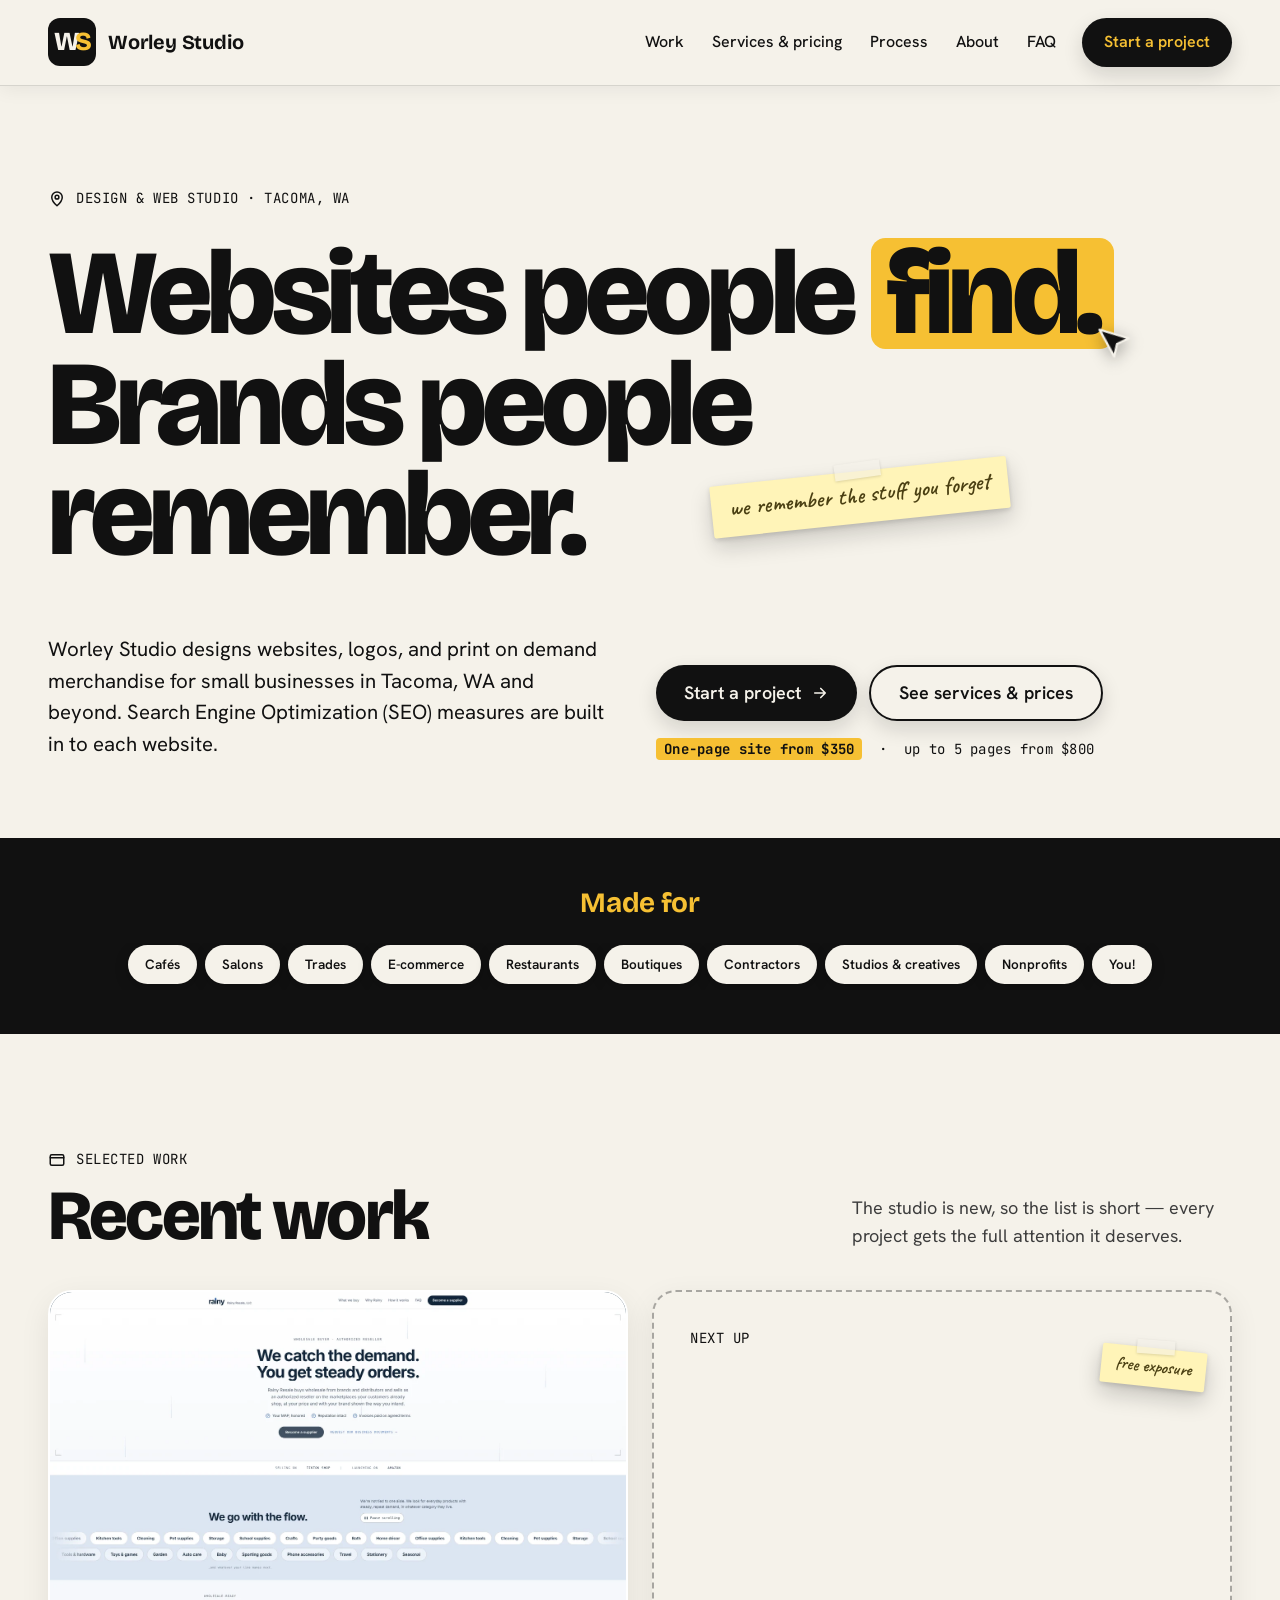
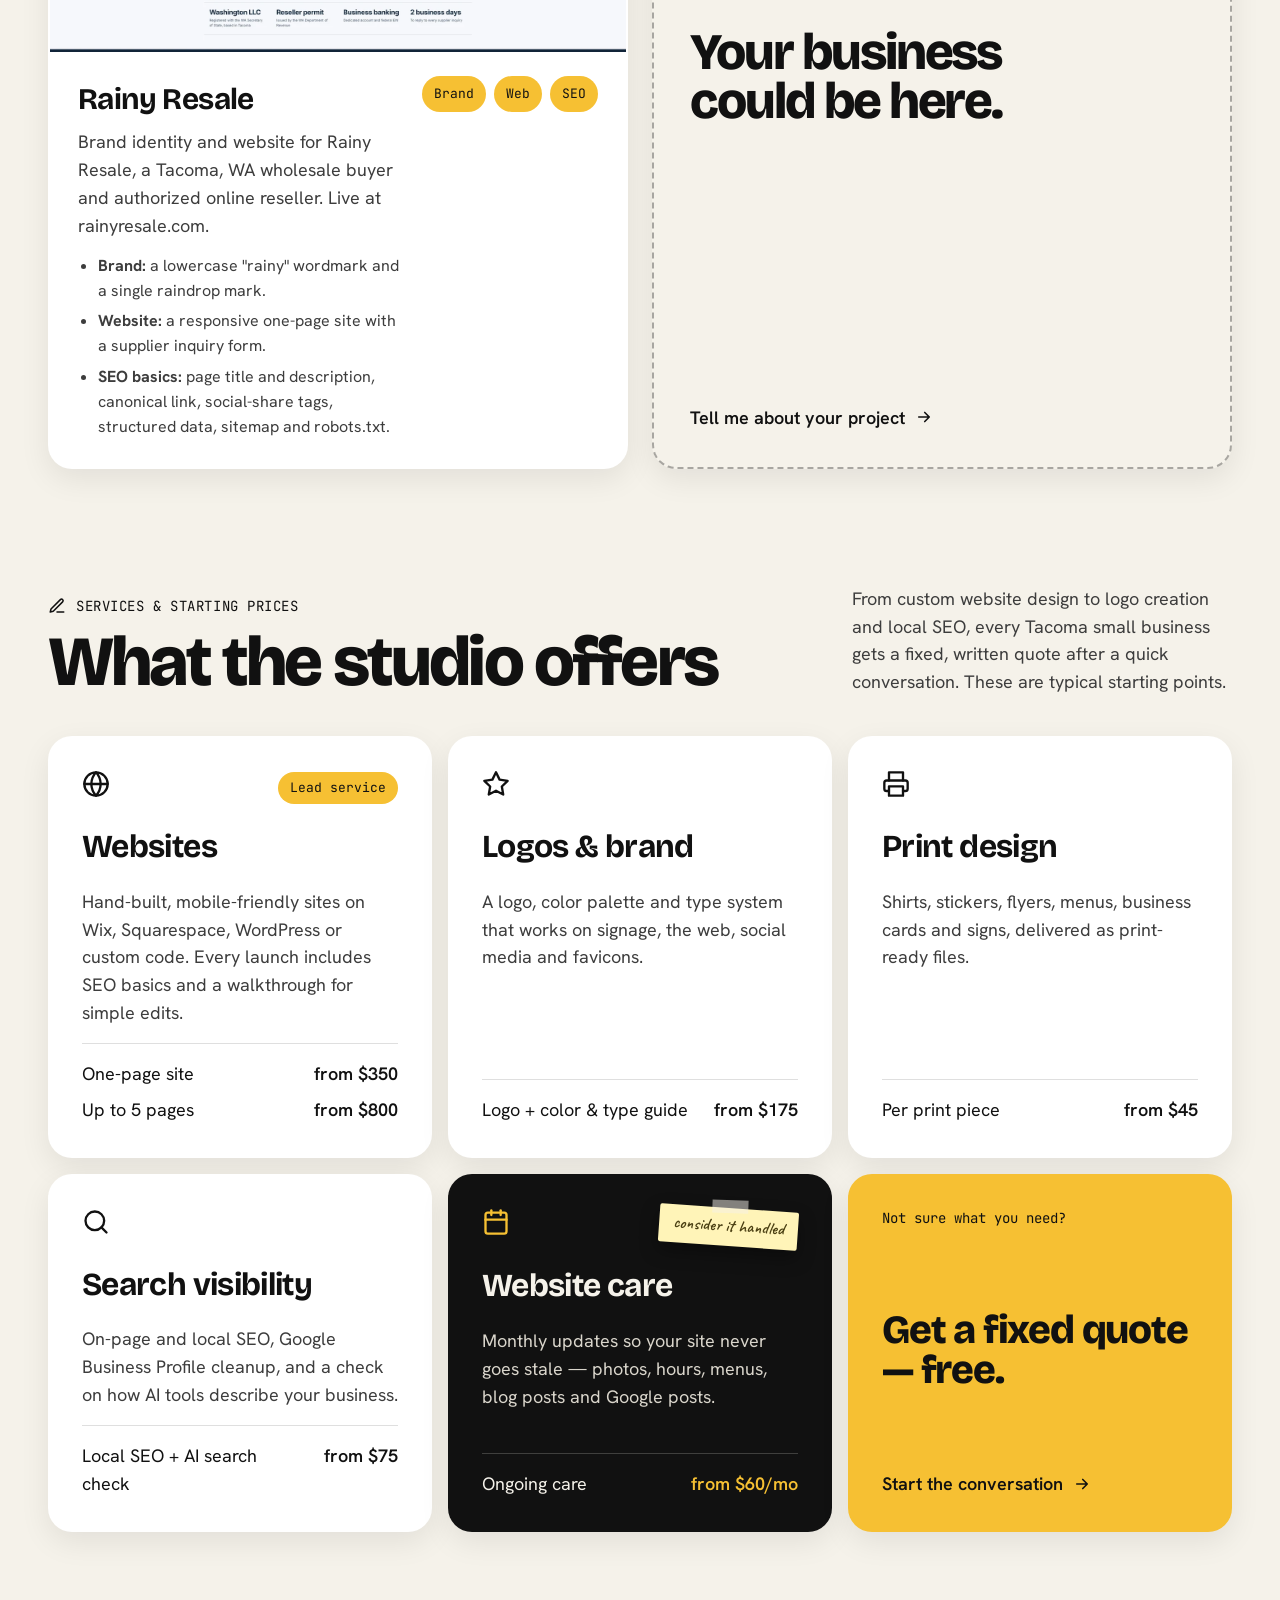
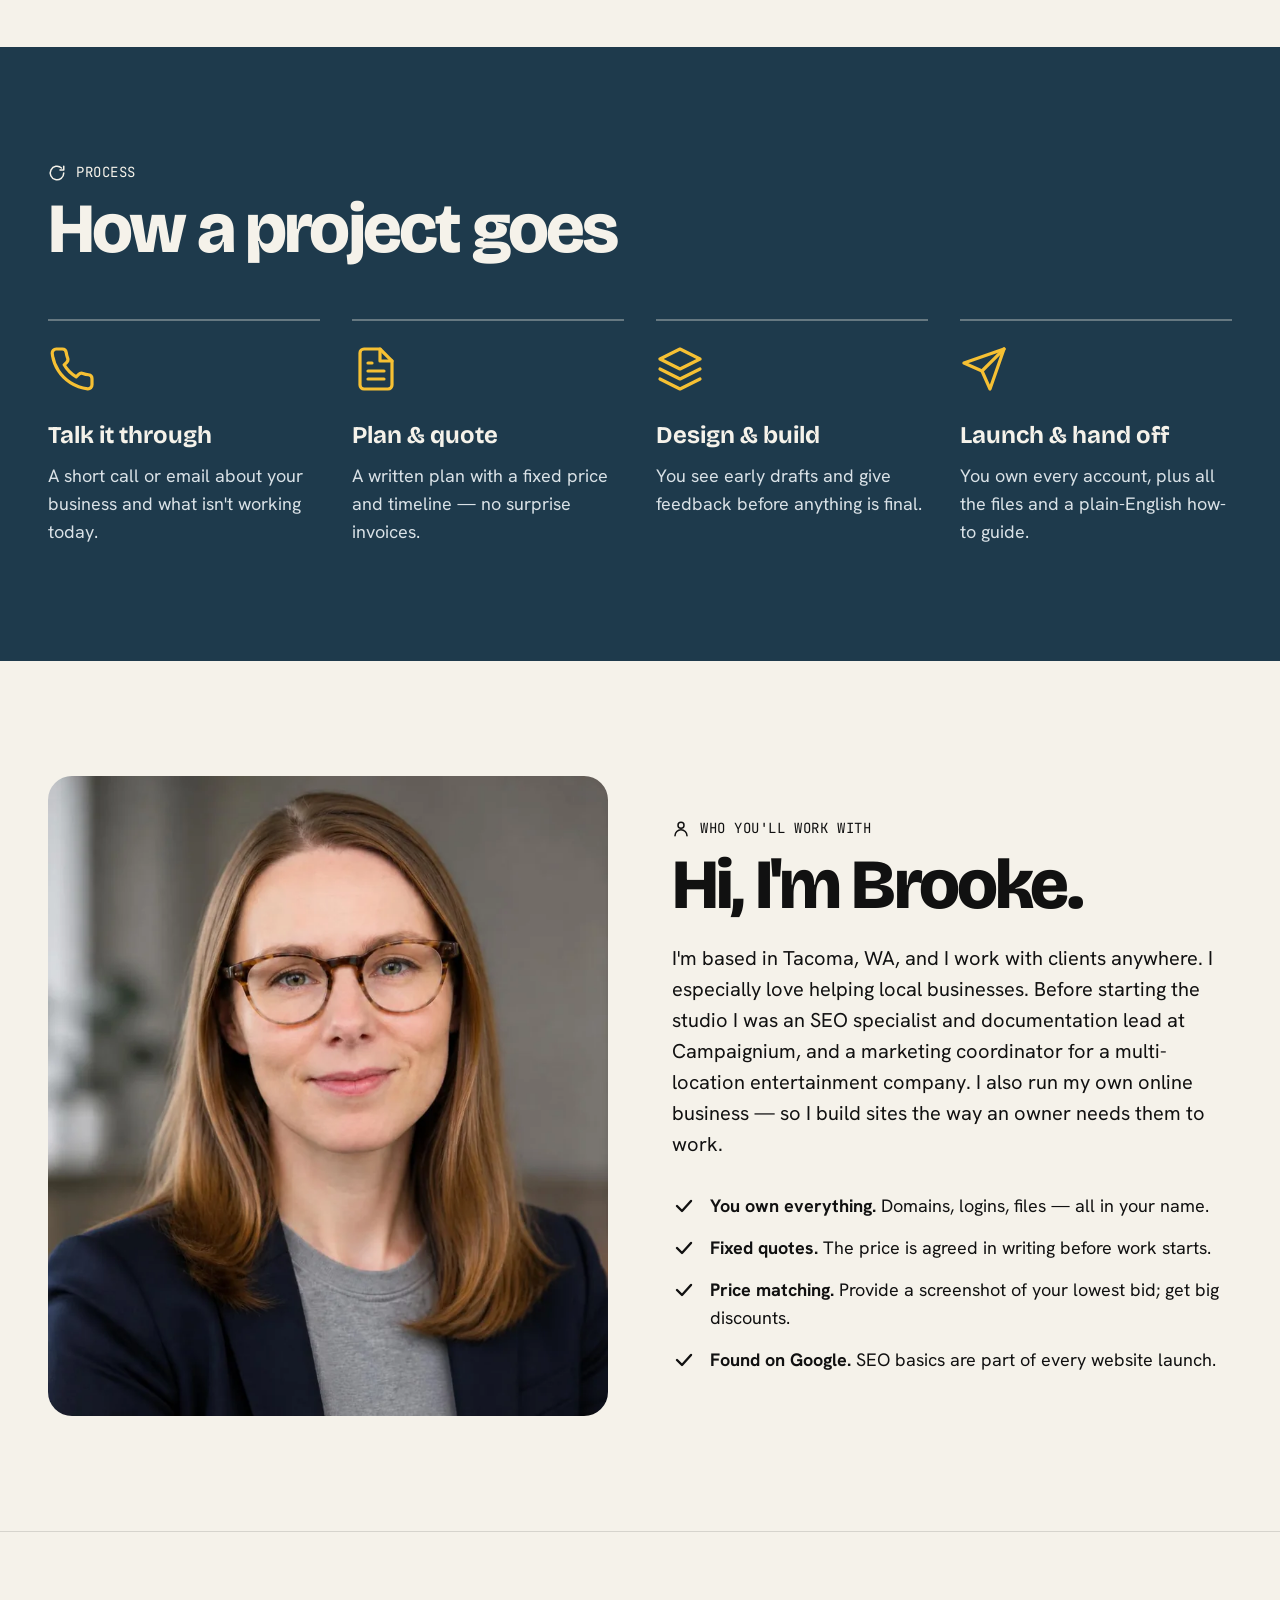
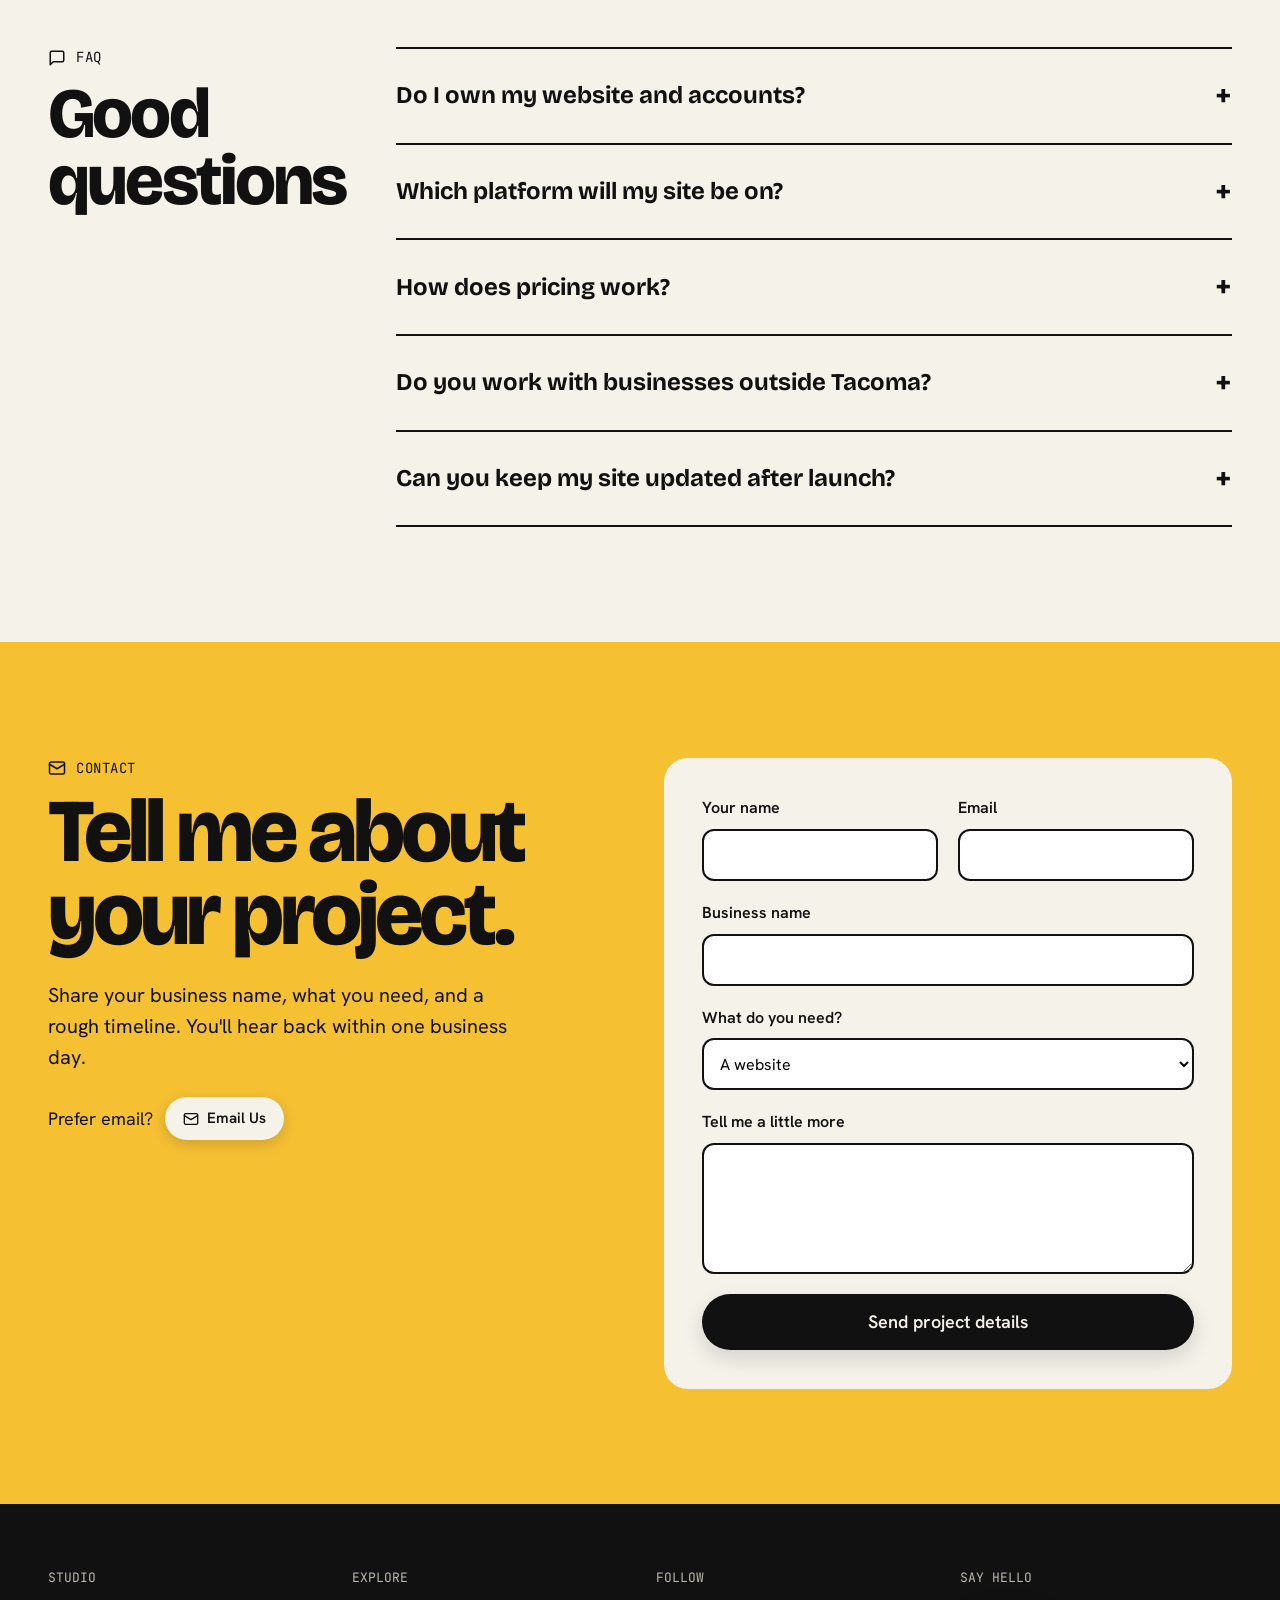
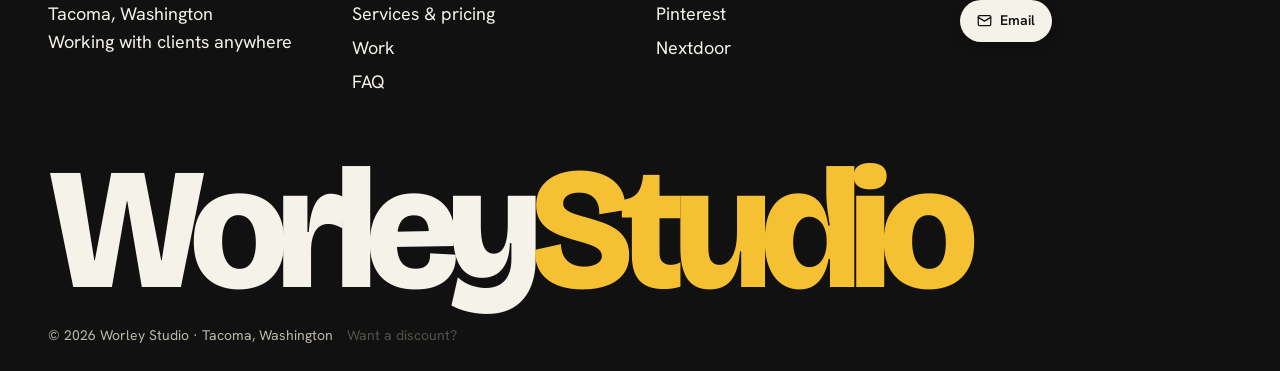
==== commit 12740303: "Location wording: Tacoma-based, works with clients anywhere, loves local businesses About text, meta" ====
--- a/index.html
+++ b/index.html
@@ -4,7 +4,7 @@
 <meta charset="utf-8">
 <meta name="viewport" content="width=device-width, initial-scale=1">
 <title>Worley Studio | Websites, Logos and Print Design in Tacoma, WA</title>
-<meta name="description" content="Worley Studio designs and builds websites, logos, and print pieces for small businesses in Tacoma and Pierce County.">
+<meta name="description" content="Tacoma, WA design and web studio. Worley Studio builds websites, logos, and print pieces for small businesses anywhere, and local businesses are always welcome.">
 <meta property="og:title" content="Worley Studio | Websites, Logos and Print Design">
 <meta property="og:description" content="Design and web studio in Tacoma, WA.">
 <meta property="og:type" content="website">
@@ -97,11 +97,11 @@
     "@type": "ProfessionalService",
     "name": "Worley Studio",
     "url": "https://worleystudio.dev/",
-    "description": "Website design and development, logo design, print design, and search visibility for small businesses.",
+    "description": "Tacoma-based studio offering website design and development, logo design, print design, and search visibility for small businesses anywhere, with local businesses welcome.",
     "founder": { "@type": "Person", "name": "Brooke Worley" },
     "email": "admin@worleystudio.dev",
     "sameAs": ["https://www.pinterest.com/worleystudio/", "https://nextdoor.com/page/worley-studio-tacoma-wa/"],
-    "areaServed": ["Tacoma, WA", "Pierce County, WA", "United States"],
+    "areaServed": ["Tacoma, WA", "Pierce County, WA", "United States", "Worldwide"],
     "address": { "@type": "PostalAddress", "addressLocality": "Tacoma", "addressRegion": "WA", "addressCountry": "US" }
   }
   </script>
@@ -305,7 +305,7 @@
       <div>
         <p style="margin: 0 0 12px; display: flex; align-items: center; gap: 10px; font-family: 'JetBrains Mono', monospace; font-size: 14px; text-transform: uppercase; letter-spacing: 0.04em;"><svg aria-hidden="true" width="18" height="18" viewBox="0 0 24 24" fill="none" stroke="currentColor" stroke-width="2" stroke-linecap="round" stroke-linejoin="round"><path d="M20 21a8 8 0 0 0-16 0"></path><circle cx="12" cy="7" r="4"></circle></svg>Who you'll work with</p>
         <h2 style="margin: 0 0 24px; font-family: 'Bricolage Grotesque', sans-serif; font-weight: 800; font-size: clamp(40px, 5.5vw, 80px); line-height: 0.95; letter-spacing: -0.04em;">Hi, I'm Brooke.</h2>
-        <p style="margin: 0 0 16px; font-size: 20px;">I'm based in Tacoma, WA, serving Tacoma and Pierce County. Before starting the studio I was an SEO specialist and documentation lead at Campaignium, and a marketing coordinator for a multi-location entertainment company. I also run my own online business — so I build sites the way an owner needs them to work.</p>
+        <p style="margin: 0 0 16px; font-size: 20px;">I'm based in Tacoma, WA, and I work with clients anywhere. I especially love helping local businesses. Before starting the studio I was an SEO specialist and documentation lead at Campaignium, and a marketing coordinator for a multi-location entertainment company. I also run my own online business — so I build sites the way an owner needs them to work.</p>
         <ul style="list-style: none; margin: 32px 0 0; padding: 0; display: grid; gap: 14px;">
           <li style="display: flex; gap: 14px; align-items: start;"><svg aria-hidden="true" width="24" height="24" viewBox="0 0 24 24" fill="none" stroke="#111111" stroke-width="2.4" stroke-linecap="round" stroke-linejoin="round" style="flex-shrink: 0; margin-top: 2px;"><path d="M5 12l5 5 9-10"></path></svg><span><strong>You own everything.</strong> Domains, logins, files — all in your name.</span></li>
           <li style="display: flex; gap: 14px; align-items: start;"><svg aria-hidden="true" width="24" height="24" viewBox="0 0 24 24" fill="none" stroke="#111111" stroke-width="2.4" stroke-linecap="round" stroke-linejoin="round" style="flex-shrink: 0; margin-top: 2px;"><path d="M5 12l5 5 9-10"></path></svg><span><strong>Fixed quotes.</strong> The price is agreed in writing before work starts.</span></li>
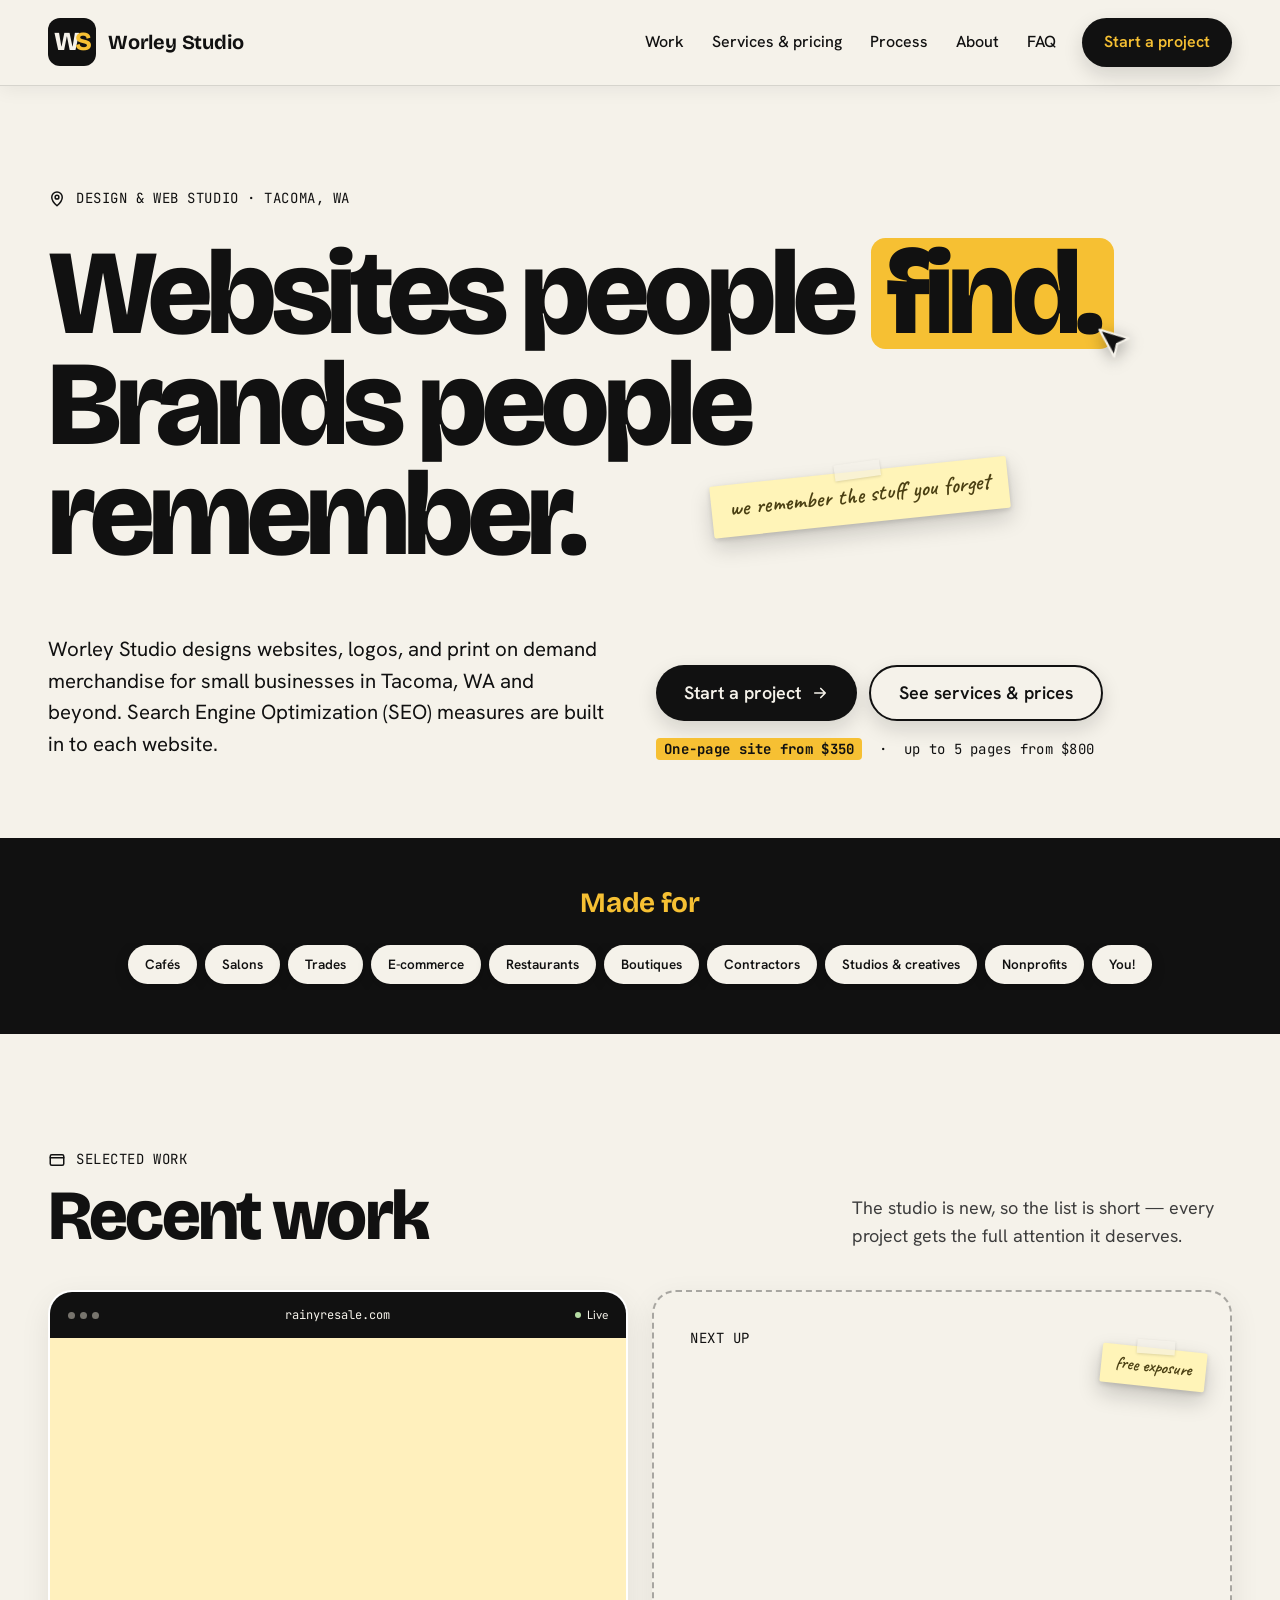
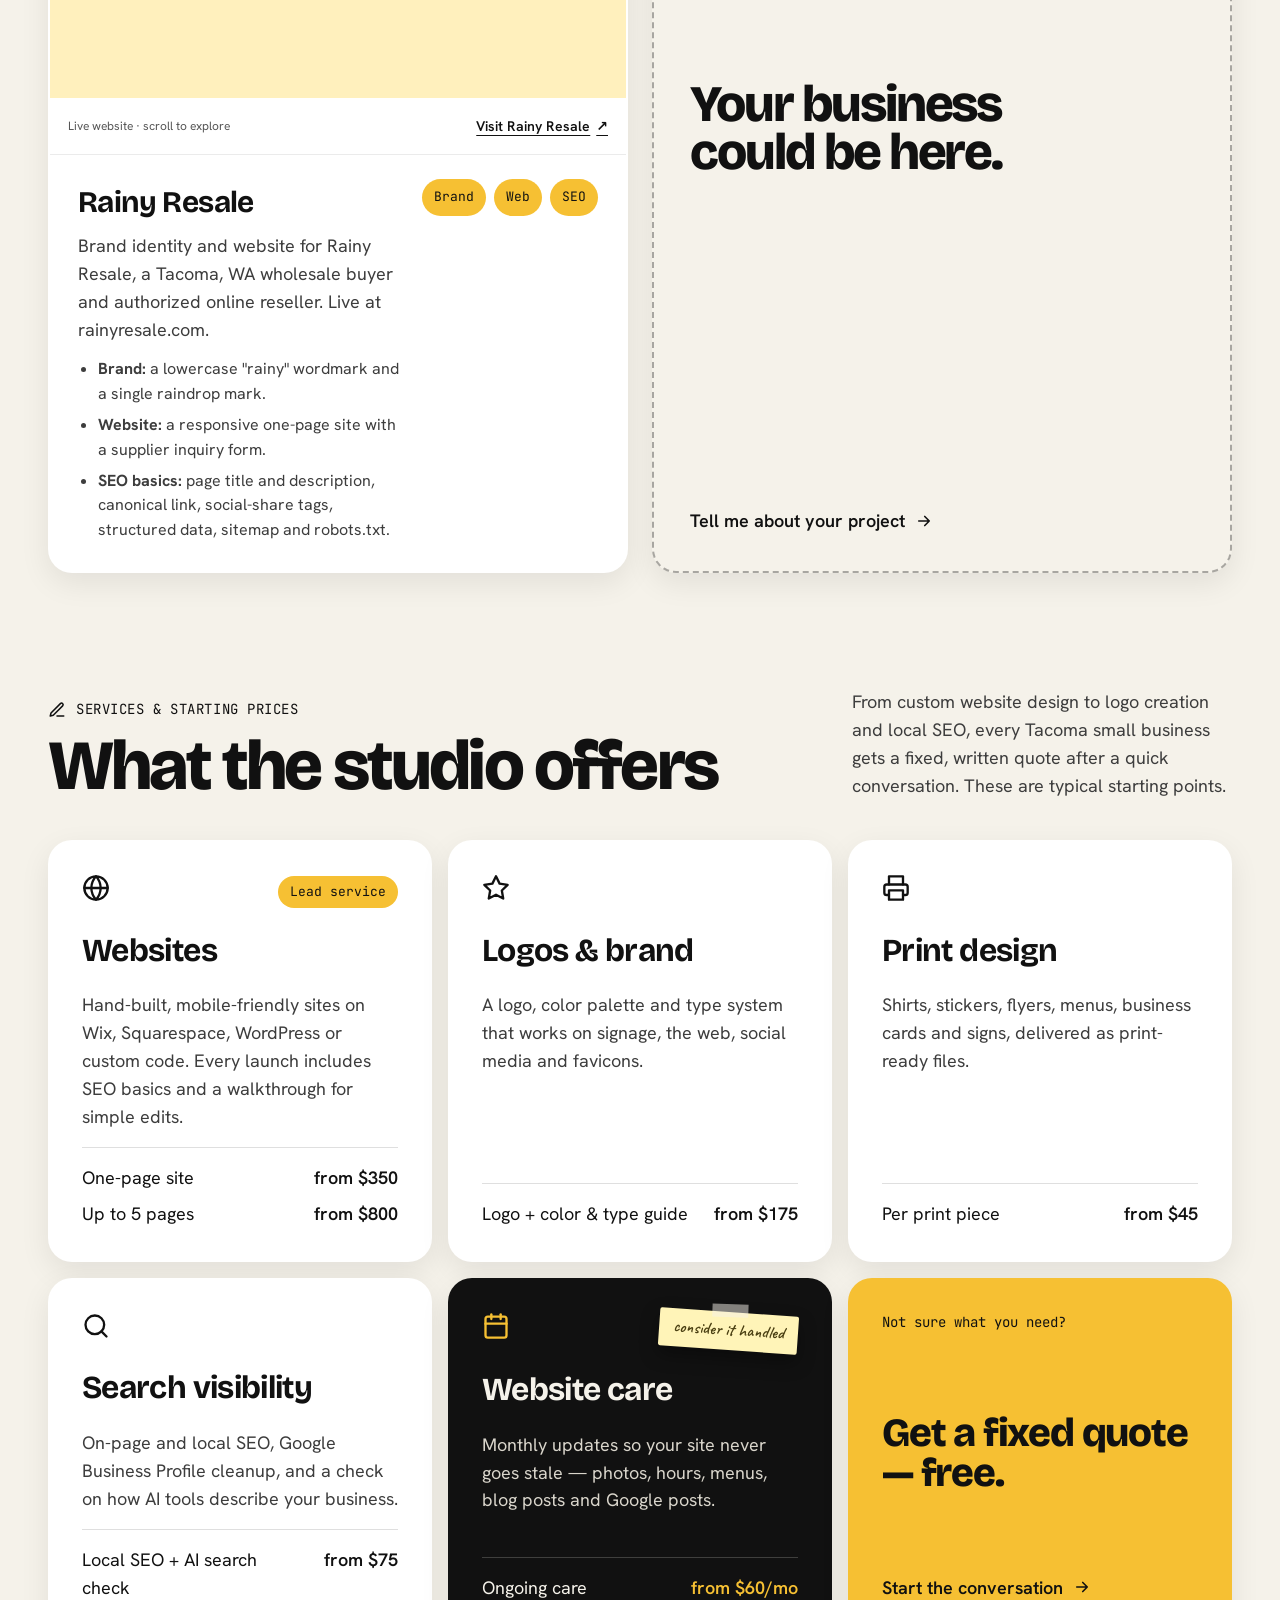
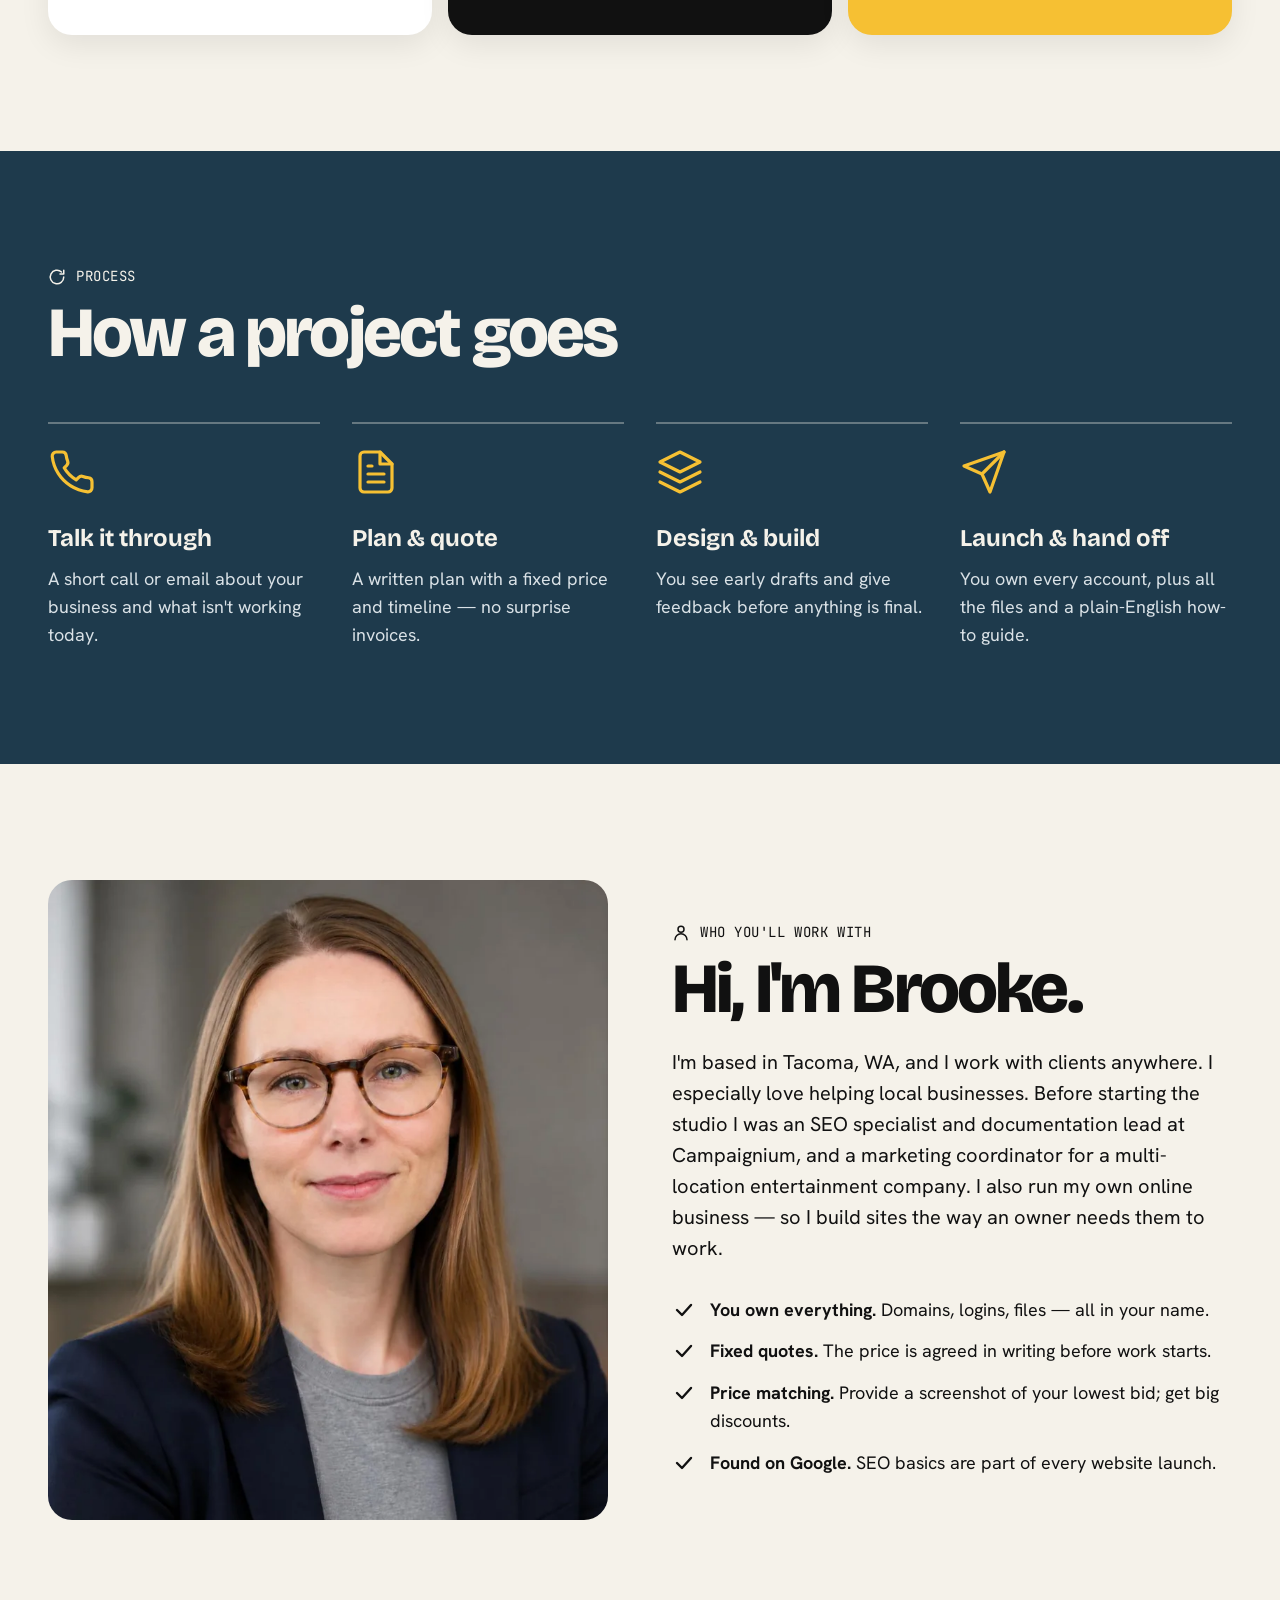
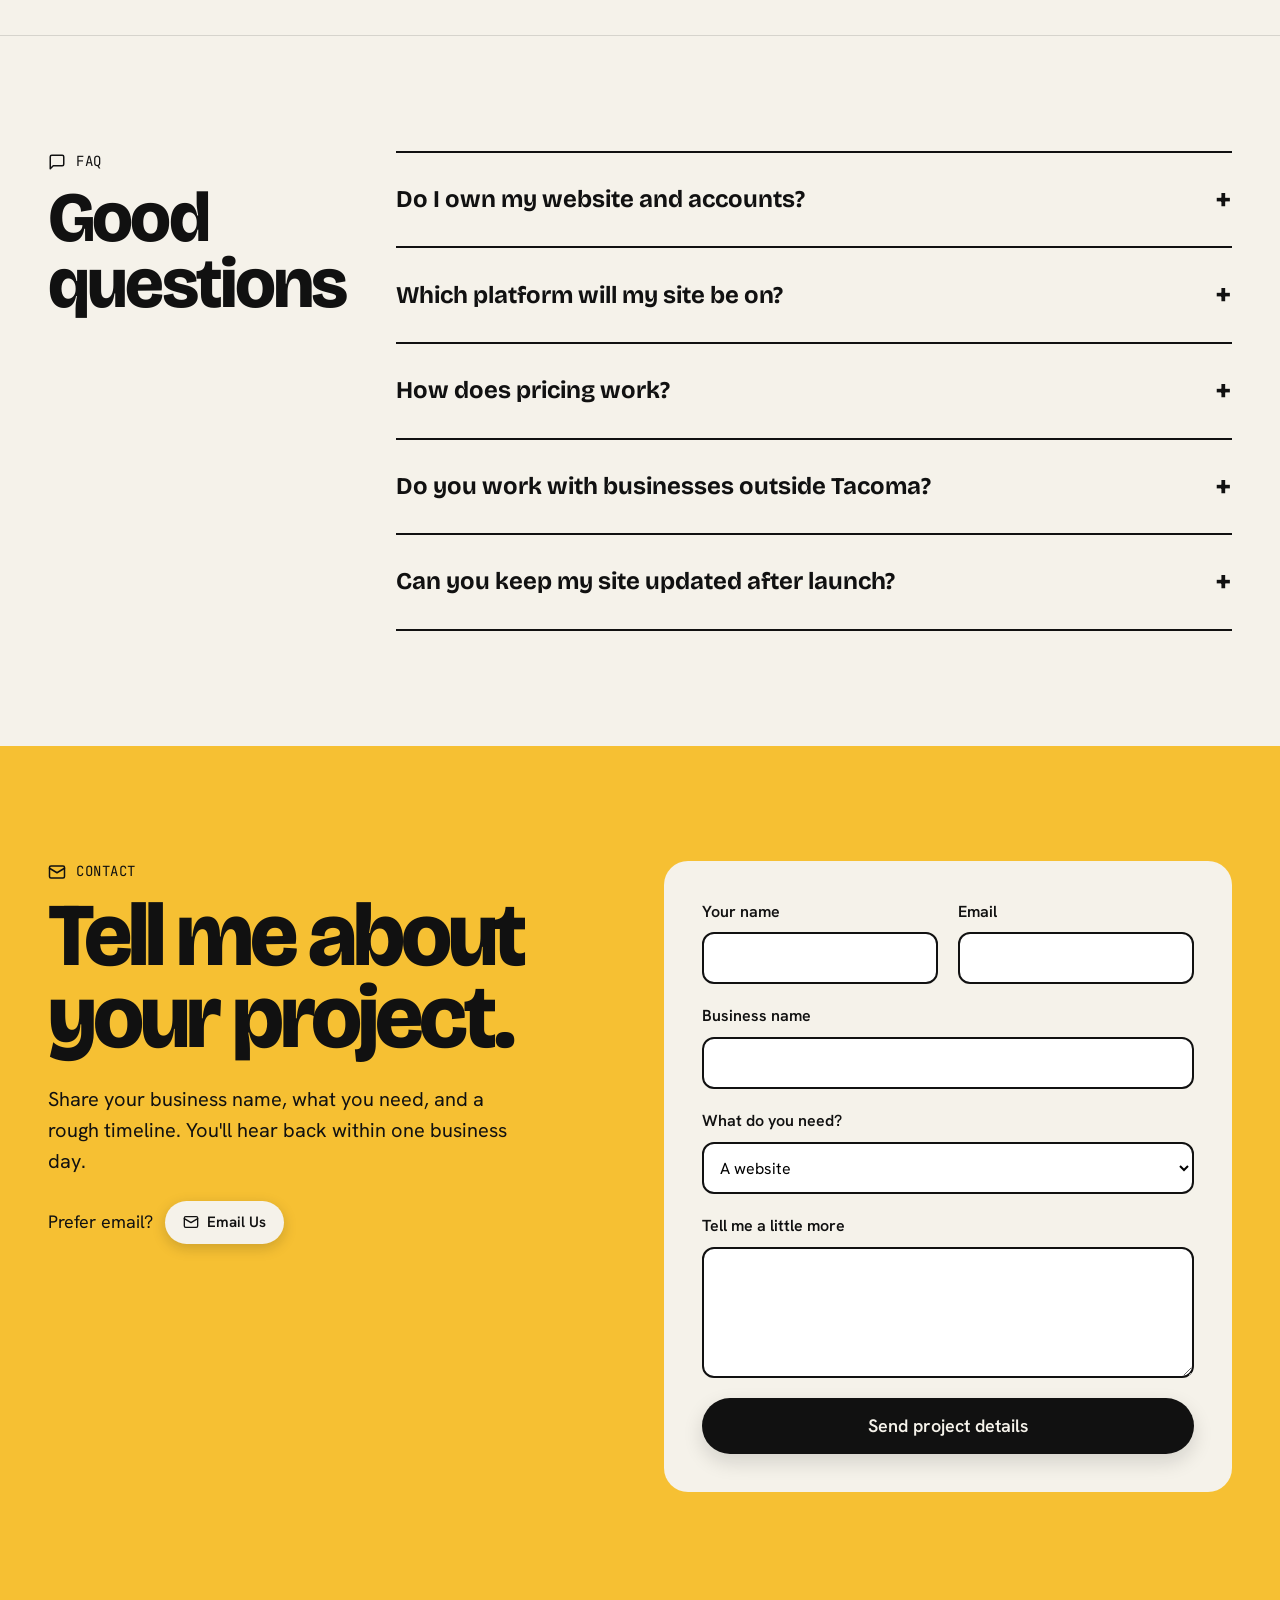
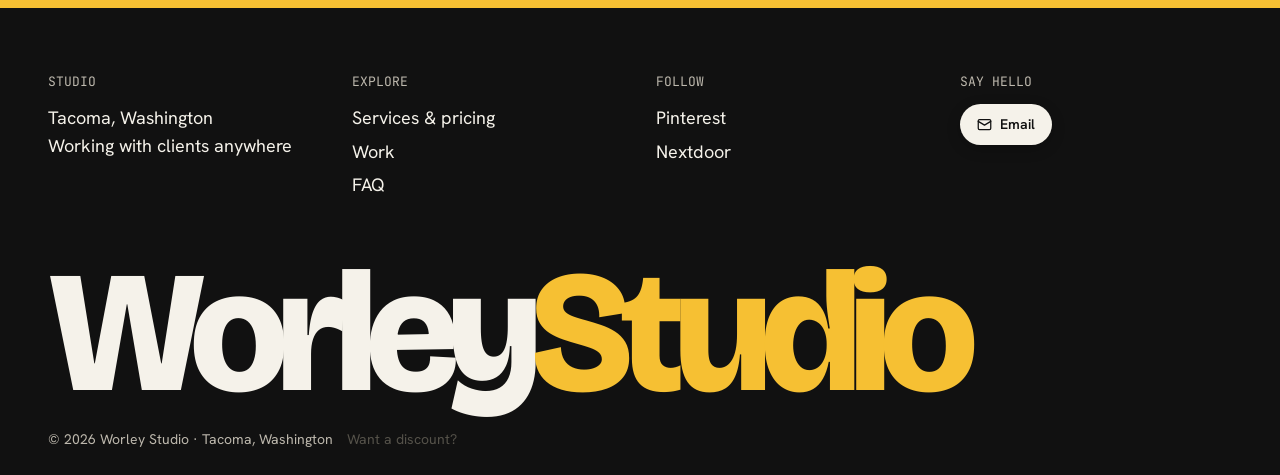
==== commit 8063bba4: "Replace Rainy Resale screenshot with responsive live website preview" ====
--- a/index.html
+++ b/index.html
@@ -90,6 +90,20 @@
   outline: 3px solid #111111;
   outline-offset: 3px;
 }
+/* A live desktop-sized site, scaled into the portfolio browser window. */
+.ws-live-card { min-width: 0; }
+.ws-live-card:hover { transform: none; }
+.ws-browser-bar { display: flex; align-items: center; gap: 12px; padding: 14px 18px; background: #111111; color: #F5F2EA; font-size: 12px; }
+.ws-browser-dots { display: flex; gap: 5px; }
+.ws-browser-dots i { width: 7px; height: 7px; border-radius: 50%; background: #77746d; }
+.ws-browser-address { flex: 1; min-width: 0; font-family: 'JetBrains Mono', monospace; text-align: center; }
+.ws-live-label { display: inline-flex; align-items: center; gap: 6px; }
+.ws-live-label > span { width: 6px; height: 6px; border-radius: 50%; background: #b5dca3; }
+.ws-live-viewport { position: relative; aspect-ratio: 16 / 10; overflow: hidden; background: #fff0bd; }
+.ws-live-viewport iframe { display: block; width: 100%; height: 100%; border: 0; transform-origin: top left; }
+.ws-preview-footer { display: flex; flex-wrap: wrap; justify-content: space-between; align-items: center; gap: 8px 16px; padding: 12px 18px; border-bottom: 1px solid #11111115; font-size: 12px; color: #555; }
+.ws-preview-footer a { display: inline-flex; align-items: center; gap: 6px; min-height: 32px; font-size: 14px; font-weight: 600; text-decoration: underline; text-underline-offset: 4px; }
+.ws-sr-only { position: absolute; width: 1px; height: 1px; padding: 0; margin: -1px; overflow: hidden; clip-path: inset(50%); white-space: nowrap; border: 0; }
 </style>
   <script type="application/ld+json">
   {
@@ -174,8 +188,16 @@
       <p style="margin: 0; max-width: 380px; color: #3d3d3d;">The studio is new, so the list is short — every project gets the full attention it deserves.</p>
     </div>
     <div style="display: grid; grid-template-columns: repeat(auto-fit, minmax(min(100%, 420px), 1fr)); gap: 24px;">
-      <a href="https://rainyresale.com" class="ws-card" style="grid-column: span 1; display: flex; flex-direction: column; text-decoration: none; color: #111111; border: 2px solid transparent; border-radius: 24px; overflow: hidden; background: #ffffff; transition: border-color .2s;">
-        <div style="aspect-ratio: 16 / 10; background: #1E3A4C; overflow: hidden;"><img src="/rainy-resale-mockup.webp" alt="Rainy Resale homepage" style="width: 100%; height: 100%; object-fit: cover; object-position: top;"></div>
+      <article class="ws-card ws-live-card" style="grid-column: span 1; display: flex; flex-direction: column; text-decoration: none; color: #111111; border: 2px solid transparent; border-radius: 24px; overflow: hidden; background: #ffffff; transition: border-color .2s;">
+        <div class="ws-browser-bar">
+          <span class="ws-browser-dots" aria-hidden="true"><i></i><i></i><i></i></span>
+          <span class="ws-browser-address">rainyresale.com</span>
+          <span class="ws-live-label"><span aria-hidden="true"></span>Live</span>
+        </div>
+        <div class="ws-live-viewport">
+          <iframe src="https://rainyresale.com/" title="Rainy Resale — live website preview" loading="lazy" referrerpolicy="strict-origin-when-cross-origin" sandbox="allow-scripts allow-same-origin allow-forms allow-popups allow-popups-to-escape-sandbox"></iframe>
+        </div>
+        <div class="ws-preview-footer"><span>Live website · scroll to explore</span><a href="https://rainyresale.com/" target="_blank" rel="noopener noreferrer">Visit Rainy Resale <span aria-hidden="true">↗</span><span class="ws-sr-only"> (opens in a new tab)</span></a></div>
         <div class="ws-card-foot" style="padding: 24px 28px 28px; display: flex; justify-content: space-between; align-items: start; gap: 16px;">
           <div>
             <h3 style="margin: 0 0 6px; font-family: 'Bricolage Grotesque', sans-serif; font-weight: 700; font-size: 30px; letter-spacing: -0.02em;">Rainy Resale</h3>
@@ -190,7 +212,7 @@
           </div>
           <div class="ws-card-tags" style="display: flex; flex-wrap: wrap; gap: 8px; flex-shrink: 0;"><span style="font-family: 'JetBrains Mono', monospace; font-size: 13px; padding: 8px 12px; border-radius: 999px; background: #F6C033;">Brand</span><span style="font-family: 'JetBrains Mono', monospace; font-size: 13px; padding: 8px 12px; border-radius: 999px; background: #F6C033;">Web</span><span style="font-family: 'JetBrains Mono', monospace; font-size: 13px; padding: 8px 12px; border-radius: 999px; background: #F6C033;">SEO</span></div>
         </div>
-      </a>
+      </article>
       <a href="#contact" class="ws-card" style="position: relative; display: flex; flex-direction: column; justify-content: space-between; gap: 32px; text-decoration: none; color: #111111; border: 2px dashed #11111155; border-radius: 24px; padding: 36px; min-height: 360px; transition: border-color .2s;">
         <span style="font-family: 'JetBrains Mono', monospace; font-size: 14px; text-transform: uppercase; letter-spacing: 0.04em;">Next up</span>
         <span class="ws-card-note" style="display: inline-block; background: #FFF4B8; color: #4a3f12; padding: 8px 14px 10px; border-radius: 2px; box-shadow: 0 10px 22px rgba(17,17,17,0.2), 0 2px 5px rgba(17,17,17,0.15); font-family: 'Caveat', cursive; font-weight: 600; font-size: 18px; line-height: 1.15; letter-spacing: normal;"><span aria-hidden="true" style="position: absolute; top: -8px; left: 50%; width: 38px; height: 14px; background: #F5F2EA; opacity: .55; transform: translateX(-50%) rotate(-2deg); box-shadow: 0 1px 3px rgba(0,0,0,.25);"></span>free exposure</span>
@@ -436,5 +458,22 @@
   if (f) { f.addEventListener('submit', function () { if (window.gtag) { gtag('event', 'generate_lead', { form_name: 'start_a_project' }); } }); }
 })();
 </script>
+<script>
+(function () {
+  var viewport = document.querySelector('.ws-live-viewport');
+  if (!viewport) return;
+  var frame = viewport.querySelector('iframe');
+  function fitPreview() {
+    var scale = viewport.clientWidth / 1280;
+    if (!scale) return;
+    frame.style.width = '1280px';
+    frame.style.height = Math.ceil(viewport.clientHeight / scale) + 'px';
+    frame.style.transform = 'scale(' + scale + ')';
+  }
+  fitPreview();
+  if (window.ResizeObserver) { new ResizeObserver(fitPreview).observe(viewport); }
+  else { window.addEventListener('resize', fitPreview); }
+})();
+</script>
 </body>
 </html>
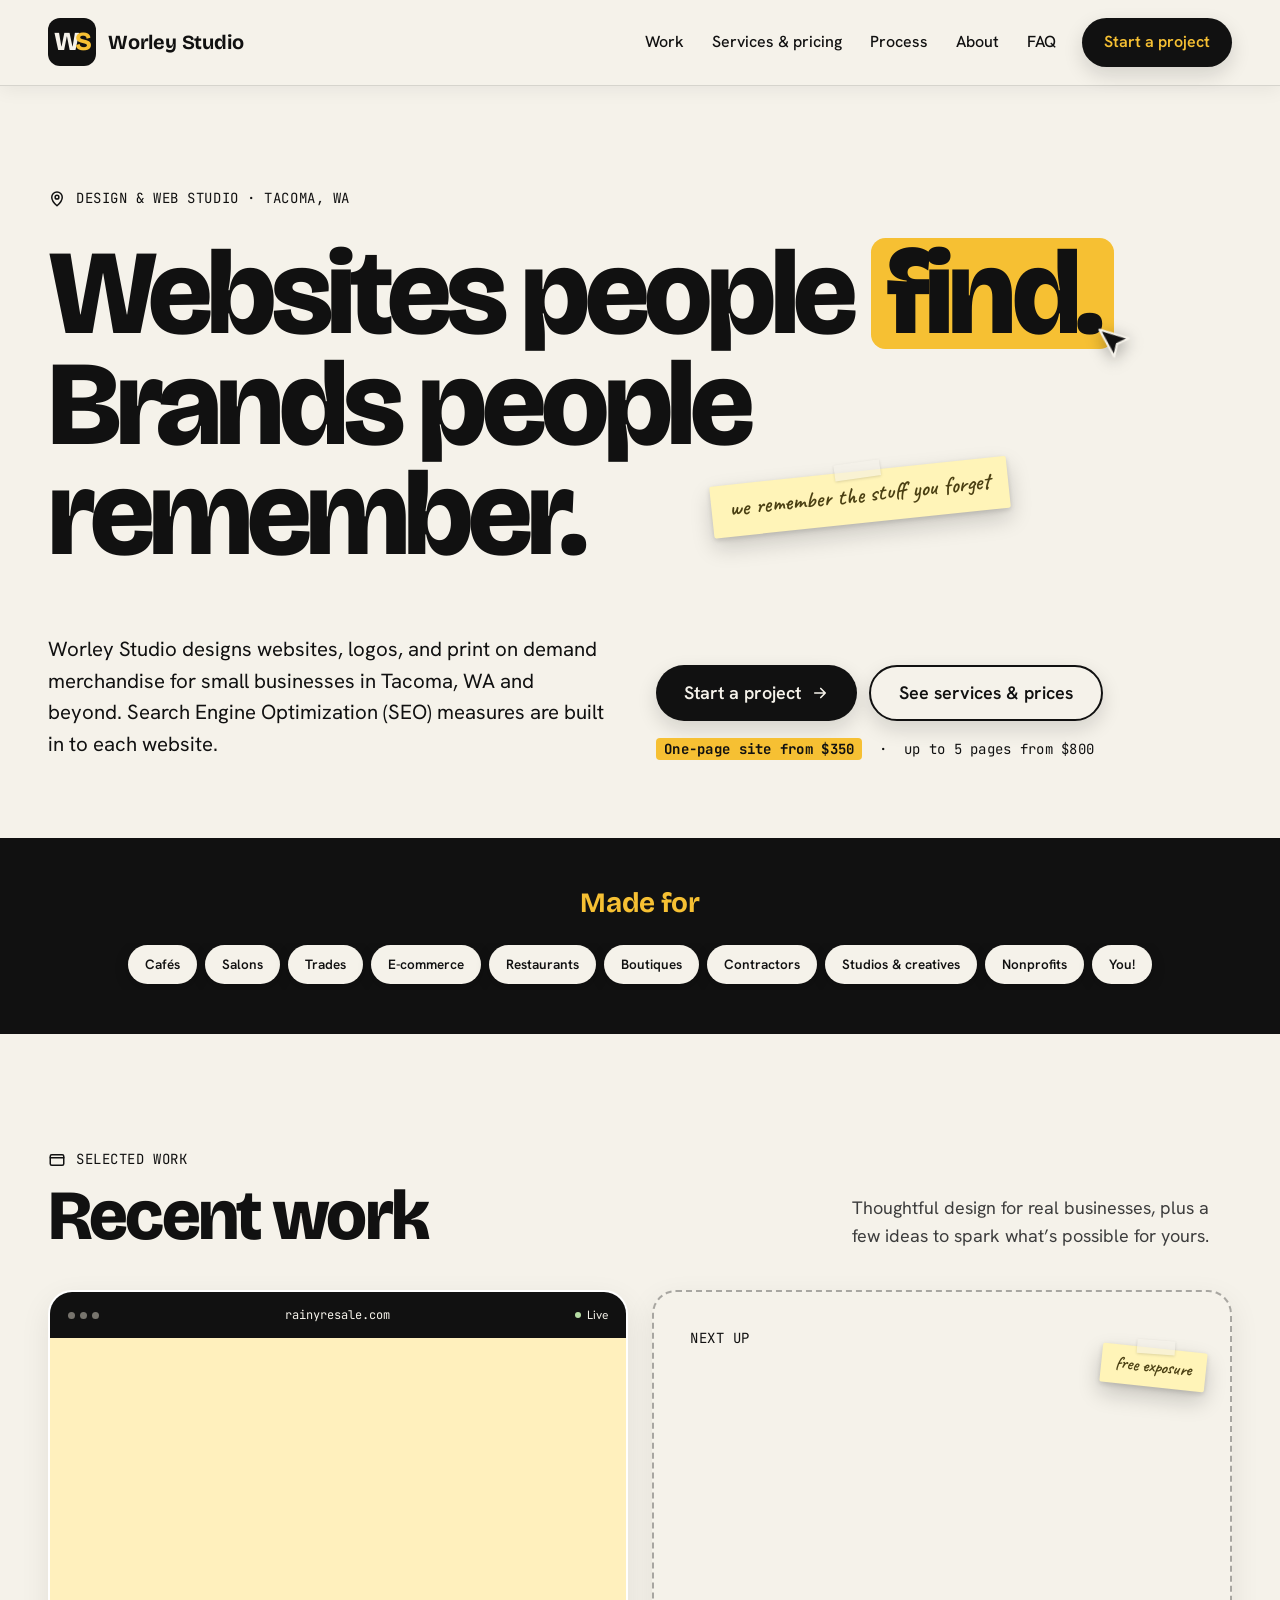
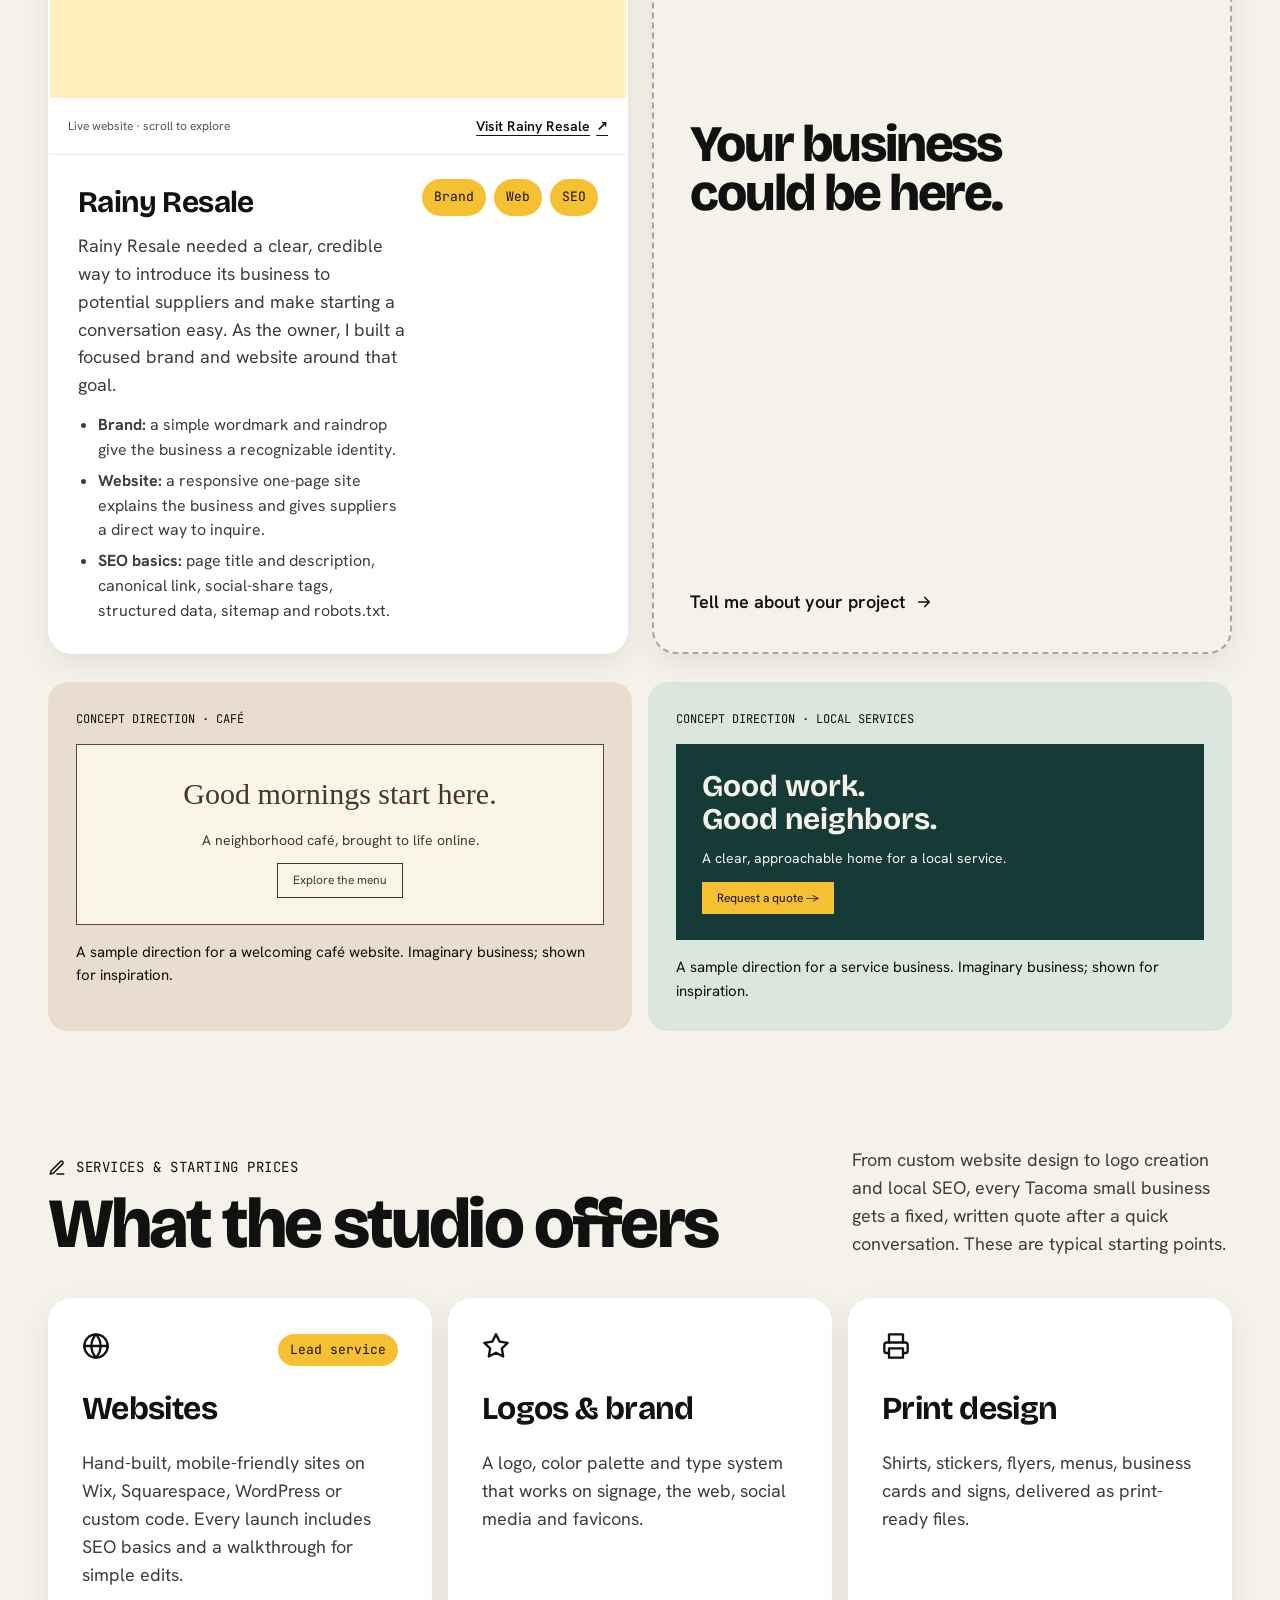
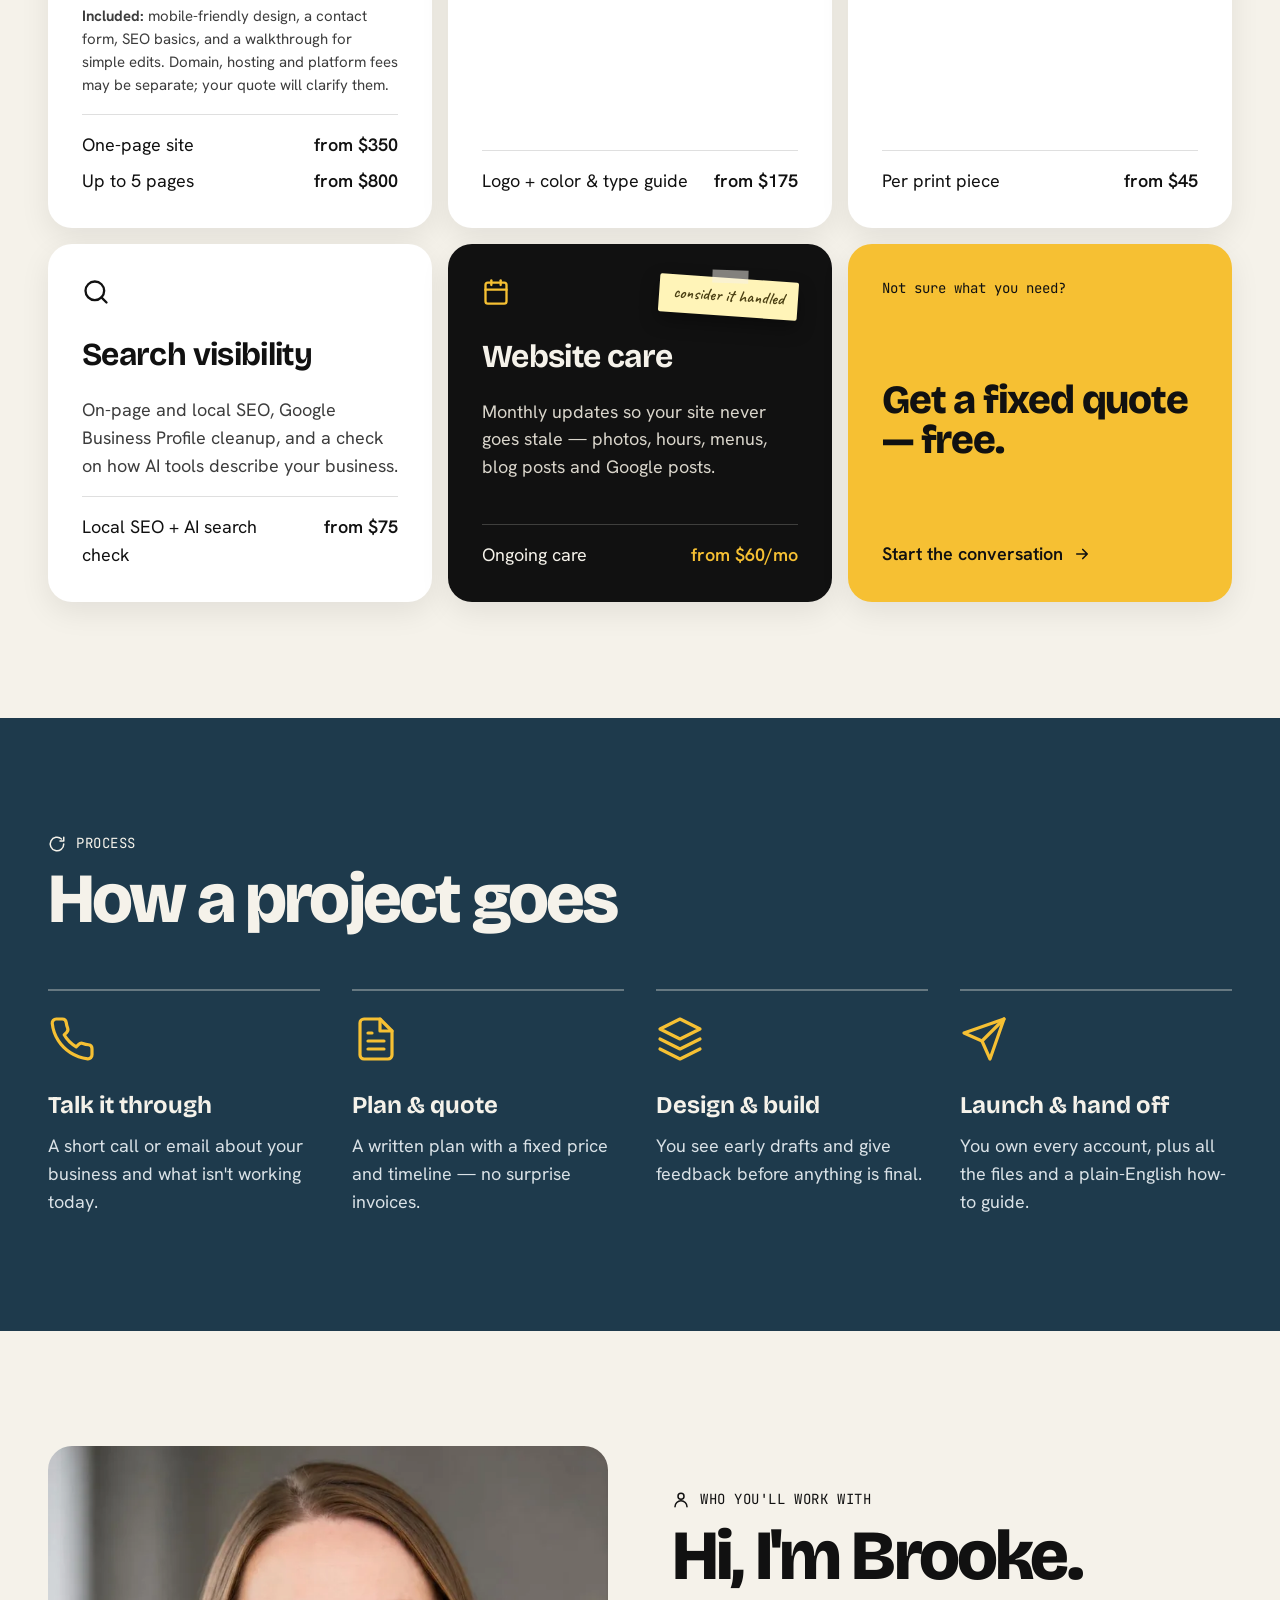
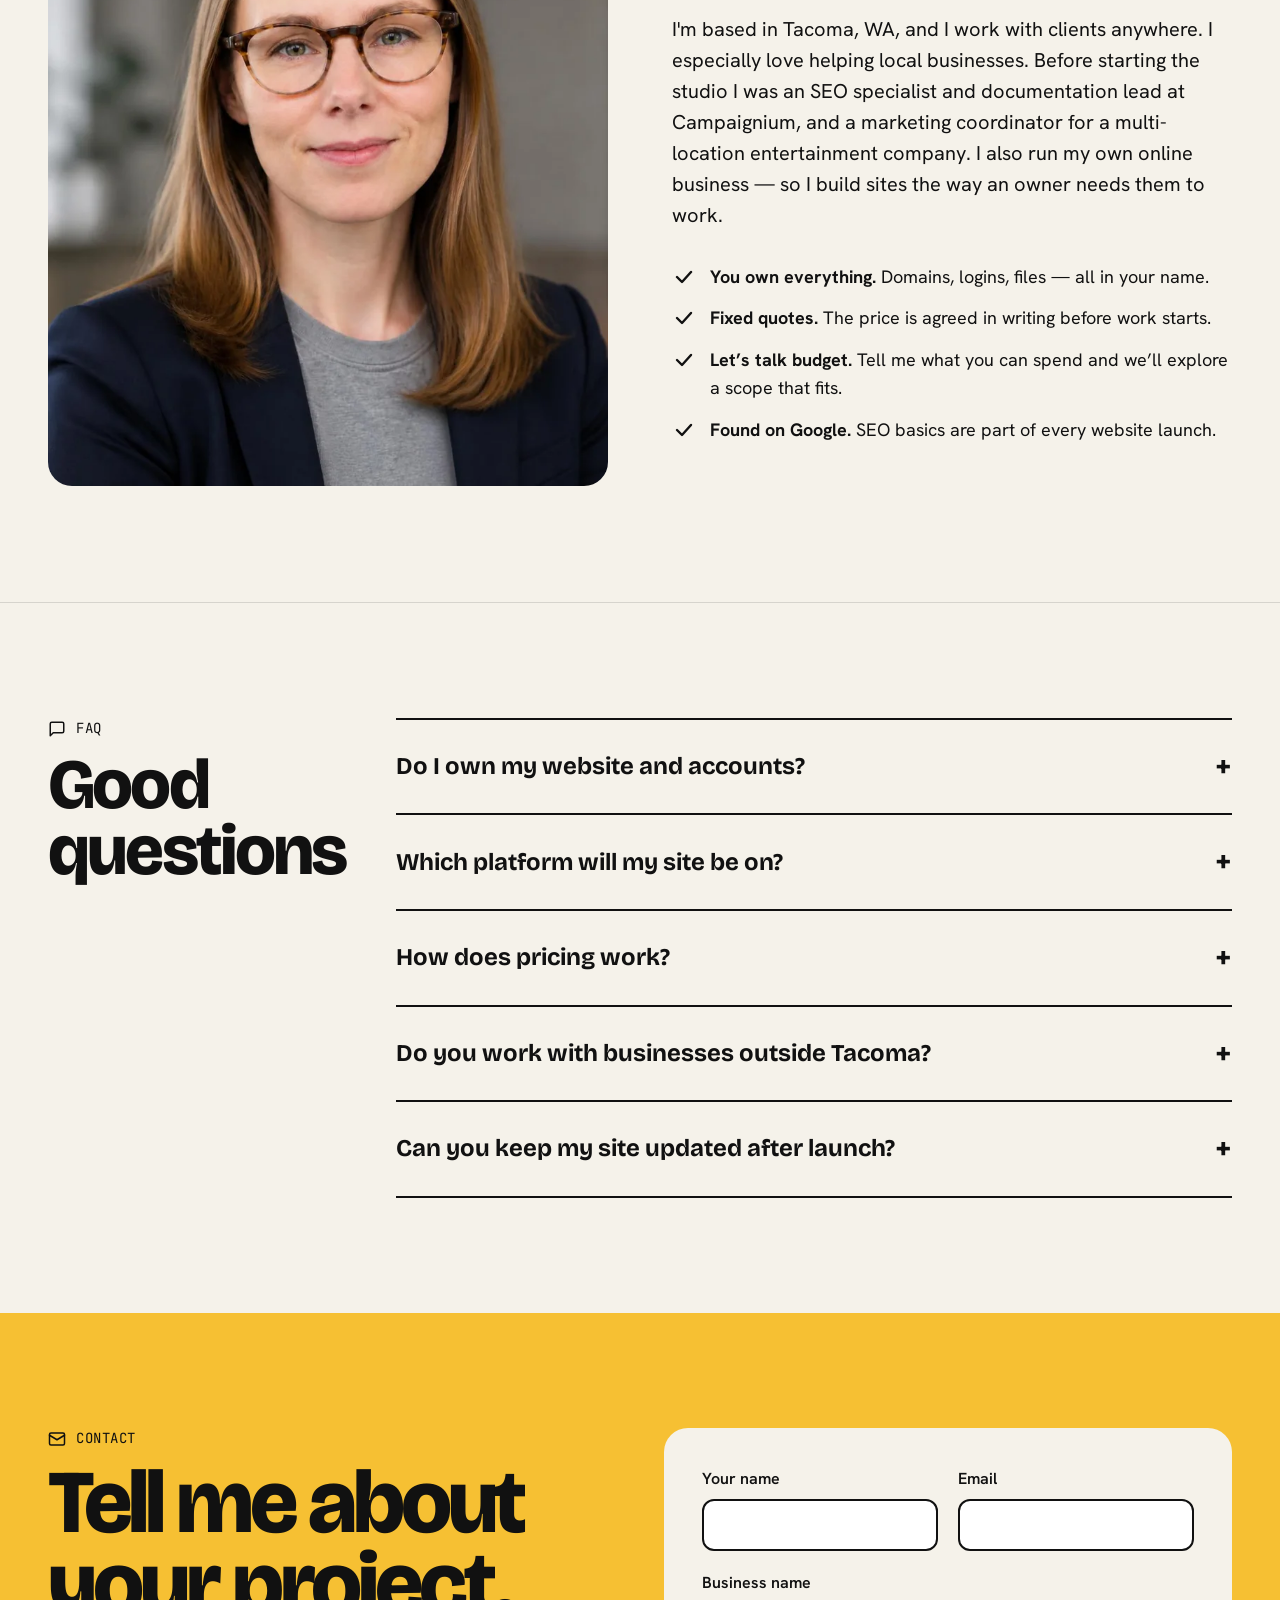
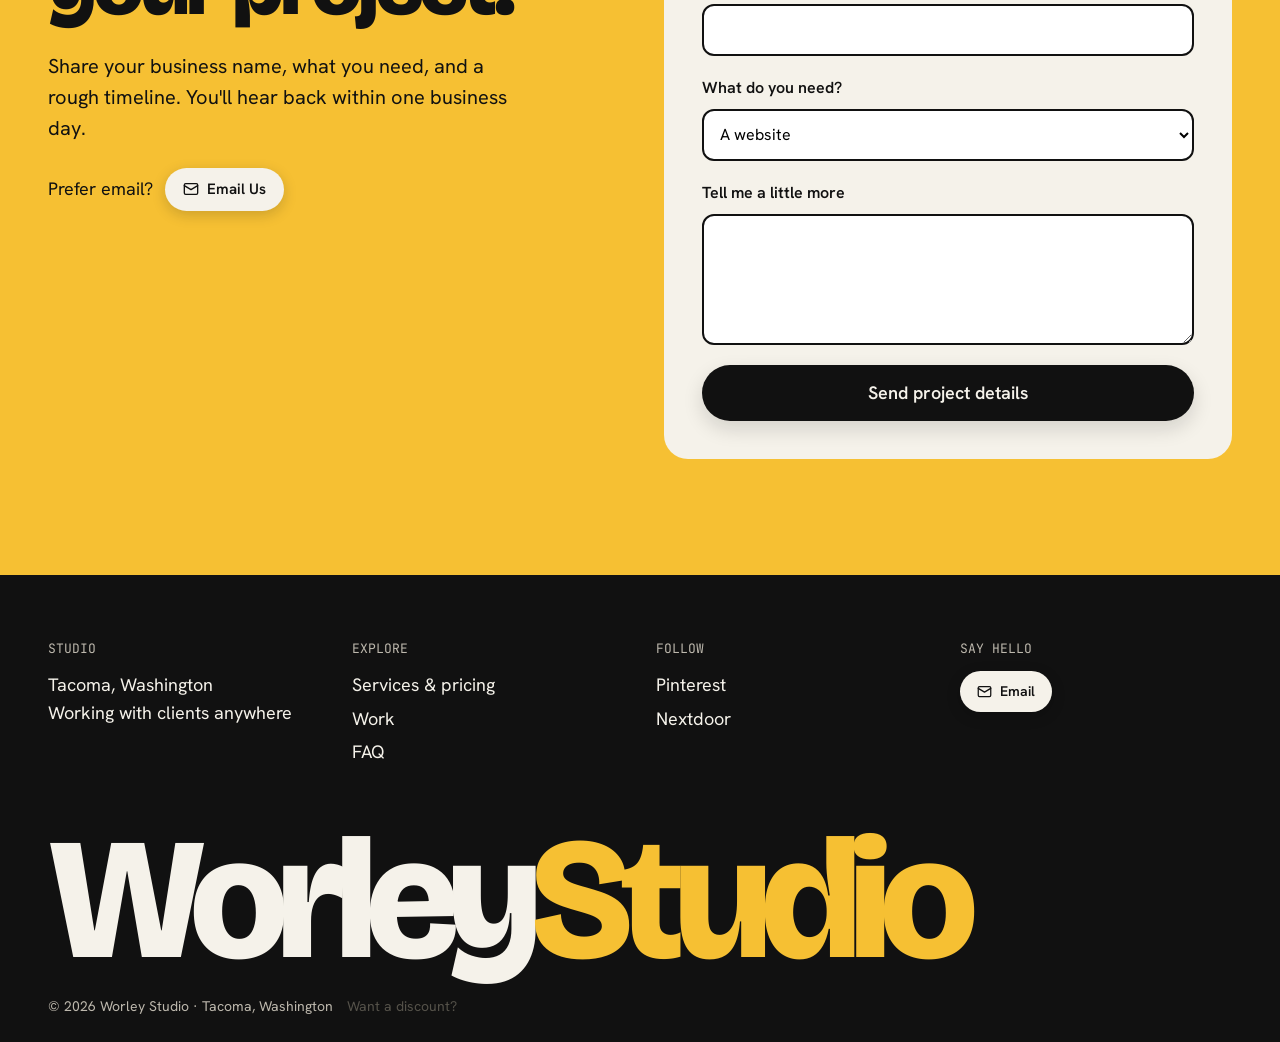
==== commit 0e37d838: "Improve portfolio story and clarify service scope" ====
--- a/index.html
+++ b/index.html
@@ -185,7 +185,7 @@
         <p style="margin: 0 0 12px; display: flex; align-items: center; gap: 10px; font-family: 'JetBrains Mono', monospace; font-size: 14px; text-transform: uppercase; letter-spacing: 0.04em;"><svg aria-hidden="true" width="18" height="18" viewBox="0 0 24 24" fill="none" stroke="currentColor" stroke-width="2" stroke-linecap="round" stroke-linejoin="round"><rect x="3" y="5" width="18" height="14" rx="2"></rect><path d="M3 9h18"></path></svg>Selected work</p>
         <h2 style="margin: 0; font-family: 'Bricolage Grotesque', sans-serif; font-weight: 800; font-size: clamp(40px, 5.5vw, 80px); line-height: 0.95; letter-spacing: -0.04em;">Recent work</h2>
       </div>
-      <p style="margin: 0; max-width: 380px; color: #3d3d3d;">The studio is new, so the list is short — every project gets the full attention it deserves.</p>
+      <p style="margin: 0; max-width: 380px; color: #3d3d3d;">Thoughtful design for real businesses, plus a few ideas to spark what’s possible for yours.</p>
     </div>
     <div style="display: grid; grid-template-columns: repeat(auto-fit, minmax(min(100%, 420px), 1fr)); gap: 24px;">
       <article class="ws-card ws-live-card" style="grid-column: span 1; display: flex; flex-direction: column; text-decoration: none; color: #111111; border: 2px solid transparent; border-radius: 24px; overflow: hidden; background: #ffffff; transition: border-color .2s;">
@@ -201,10 +201,10 @@
         <div class="ws-card-foot" style="padding: 24px 28px 28px; display: flex; justify-content: space-between; align-items: start; gap: 16px;">
           <div>
             <h3 style="margin: 0 0 6px; font-family: 'Bricolage Grotesque', sans-serif; font-weight: 700; font-size: 30px; letter-spacing: -0.02em;">Rainy Resale</h3>
-            <p style="margin: 0 0 14px; color: #3d3d3d;">Brand identity and website for Rainy Resale, a Tacoma, WA wholesale buyer and authorized online reseller. Live at rainyresale.com.</p>
+            <p style="margin: 0 0 14px; color: #3d3d3d;">Rainy Resale needed a clear, credible way to introduce its business to potential suppliers and make starting a conversation easy. As the owner, I built a focused brand and website around that goal.</p>
             <ul style="margin: 0; padding: 0 0 0 20px; color: #3d3d3d; display: grid; gap: 6px; font-size: 16px;">
-              <li><strong>Brand:</strong> a lowercase "rainy" wordmark and a single raindrop mark.</li>
-              <li><strong>Website:</strong> a responsive one-page site with a supplier inquiry form.</li>
+              <li><strong>Brand:</strong> a simple wordmark and raindrop give the business a recognizable identity.</li>
+              <li><strong>Website:</strong> a responsive one-page site explains the business and gives suppliers a direct way to inquire.</li>
               <li><strong>SEO basics:</strong> page title and description, canonical link, social-share tags, structured data, sitemap and robots.txt.</li>
             </ul>
             <!-- BROOKE: slot for a real before/after result. Hidden from visitors. To use it, delete the word "hidden" below and replace the text with a real, verifiable result (for example a measured number and the date). Do not publish anything you cannot back up. -->
@@ -220,6 +220,26 @@
         <span style="display: inline-flex; align-items: center; gap: 10px; font-weight: 600;">Tell me about your project <svg aria-hidden="true" width="18" height="18" viewBox="0 0 24 24" fill="none" stroke="currentColor" stroke-width="2.2" stroke-linecap="round" stroke-linejoin="round"><path d="M5 12h14M13 6l6 6-6 6"></path></svg></span>
       </a>
     </div>
+    <div style="margin-top: 28px; display: grid; grid-template-columns: repeat(auto-fit, minmax(min(100%, 300px), 1fr)); gap: 16px;">
+      <article style="background: #e9ddd0; border-radius: 20px; padding: 28px;">
+        <p style="margin: 0 0 16px; font-family: 'JetBrains Mono', monospace; font-size: 12px; text-transform: uppercase;">Concept direction · café</p>
+        <div style="background: #faf5e9; border: 1px solid #5a4837; padding: 26px; text-align: center; color: #493527;">
+          <p style="margin: 0; font-family: Georgia, serif; font-size: 30px;">Good mornings start here.</p>
+          <p style="margin: 12px 0; font-size: 14px;">A neighborhood café, brought to life online.</p>
+          <span style="display: inline-block; border: 1px solid #493527; padding: 7px 15px; font-size: 12px;">Explore the menu</span>
+        </div>
+        <p style="margin: 16px 0 0; font-size: 15px;">A sample direction for a welcoming café website. Imaginary business; shown for inspiration.</p>
+      </article>
+      <article style="background: #dbe6df; border-radius: 20px; padding: 28px;">
+        <p style="margin: 0 0 16px; font-family: 'JetBrains Mono', monospace; font-size: 12px; text-transform: uppercase;">Concept direction · local services</p>
+        <div style="background: #163b36; padding: 26px; color: #f5f2ea;">
+          <p style="margin: 0; font-family: 'Bricolage Grotesque', sans-serif; font-weight: 700; font-size: 30px; line-height: 1.1;">Good work.<br>Good neighbors.</p>
+          <p style="margin: 12px 0; font-size: 14px;">A clear, approachable home for a local service.</p>
+          <span style="display: inline-block; background: #f6c033; color: #111; padding: 7px 15px; font-size: 12px;">Request a quote →</span>
+        </div>
+        <p style="margin: 16px 0 0; font-size: 15px;">A sample direction for a service business. Imaginary business; shown for inspiration.</p>
+      </article>
+    </div>
   </section>
 
   <!-- SERVICES & PRICING -->
@@ -237,6 +257,7 @@
         <div style="display: flex; justify-content: space-between; align-items: center;"><span style="color: #111111;"><svg aria-hidden="true" width="28" height="28" viewBox="0 0 24 24" fill="none" stroke="currentColor" stroke-width="2" stroke-linecap="round" stroke-linejoin="round"><circle cx="12" cy="12" r="10"></circle><line x1="2" y1="12" x2="22" y2="12"></line><path d="M12 2a15.3 15.3 0 0 1 4 10 15.3 15.3 0 0 1-4 10 15.3 15.3 0 0 1-4-10 15.3 15.3 0 0 1 4-10z"></path></svg></span><span style="font-family: 'JetBrains Mono', monospace; font-size: 13px; padding: 6px 12px; border-radius: 999px; background: #F6C033;">Lead service</span></div>
         <h3 style="margin: 0; font-family: 'Bricolage Grotesque', sans-serif; font-weight: 700; font-size: 32px; letter-spacing: -0.02em;">Websites</h3>
         <p style="margin: 0; color: #3d3d3d;">Hand-built, mobile-friendly sites on Wix, Squarespace, WordPress or custom code. Every launch includes SEO basics and a walkthrough for simple edits.</p>
+        <p style="margin: 0; color: #3d3d3d; font-size: 15px;"><strong>Included:</strong> mobile-friendly design, a contact form, SEO basics, and a walkthrough for simple edits. Domain, hosting and platform fees may be separate; your quote will clarify them.</p>
         <dl style="margin: auto 0 0; padding-top: 16px; border-top: 1px solid #11111122; display: grid; grid-template-columns: 1fr auto; gap: 8px 16px;">
           <dt>One-page site</dt><dd style="margin: 0; font-weight: 600;">from $350</dd>
           <dt>Up to 5 pages</dt><dd style="margin: 0; font-weight: 600;">from $800</dd>
@@ -331,7 +352,7 @@
         <ul style="list-style: none; margin: 32px 0 0; padding: 0; display: grid; gap: 14px;">
           <li style="display: flex; gap: 14px; align-items: start;"><svg aria-hidden="true" width="24" height="24" viewBox="0 0 24 24" fill="none" stroke="#111111" stroke-width="2.4" stroke-linecap="round" stroke-linejoin="round" style="flex-shrink: 0; margin-top: 2px;"><path d="M5 12l5 5 9-10"></path></svg><span><strong>You own everything.</strong> Domains, logins, files — all in your name.</span></li>
           <li style="display: flex; gap: 14px; align-items: start;"><svg aria-hidden="true" width="24" height="24" viewBox="0 0 24 24" fill="none" stroke="#111111" stroke-width="2.4" stroke-linecap="round" stroke-linejoin="round" style="flex-shrink: 0; margin-top: 2px;"><path d="M5 12l5 5 9-10"></path></svg><span><strong>Fixed quotes.</strong> The price is agreed in writing before work starts.</span></li>
-          <li style="display: flex; gap: 14px; align-items: start;"><svg aria-hidden="true" width="24" height="24" viewBox="0 0 24 24" fill="none" stroke="#111111" stroke-width="2.4" stroke-linecap="round" stroke-linejoin="round" style="flex-shrink: 0; margin-top: 2px;"><path d="M5 12l5 5 9-10"></path></svg><span><strong>Price matching.</strong> Provide a screenshot of your lowest bid; get big discounts.</span></li>
+          <li style="display: flex; gap: 14px; align-items: start;"><svg aria-hidden="true" width="24" height="24" viewBox="0 0 24 24" fill="none" stroke="#111111" stroke-width="2.4" stroke-linecap="round" stroke-linejoin="round" style="flex-shrink: 0; margin-top: 2px;"><path d="M5 12l5 5 9-10"></path></svg><span><strong>Let’s talk budget.</strong> Tell me what you can spend and we’ll explore a scope that fits.</span></li>
           <li style="display: flex; gap: 14px; align-items: start;"><svg aria-hidden="true" width="24" height="24" viewBox="0 0 24 24" fill="none" stroke="#111111" stroke-width="2.4" stroke-linecap="round" stroke-linejoin="round" style="flex-shrink: 0; margin-top: 2px;"><path d="M5 12l5 5 9-10"></path></svg><span><strong>Found on Google.</strong> SEO basics are part of every website launch.</span></li>
         </ul>
       </div>
@@ -356,7 +377,7 @@
         </details>
         <details style="border-top: 2px solid #111111; padding: 22px 0;">
           <summary style="display: flex; justify-content: space-between; gap: 16px; font-family: 'Bricolage Grotesque', sans-serif; font-weight: 700; font-size: 24px; min-height: 44px; align-items: center;">How does pricing work?<span class="ws-plus" aria-hidden="true" style="font-size: 32px; transition: transform .2s;">+</span></summary>
-          <p style="margin: 12px 0 0; max-width: 680px; color: #3d3d3d;">After a short conversation you get a written plan with a fixed price and timeline. The prices above are typical starting points.</p>
+          <p style="margin: 12px 0 0; max-width: 680px; color: #3d3d3d;">After a short conversation you get a written plan with a fixed price and timeline. The prices above are starting points. Domain, hosting and platform fees may be separate; your quote will clarify those costs.</p>
         </details>
         <details style="border-top: 2px solid #111111; padding: 22px 0;">
           <summary style="display: flex; justify-content: space-between; gap: 16px; font-family: 'Bricolage Grotesque', sans-serif; font-weight: 700; font-size: 24px; min-height: 44px; align-items: center;">Do you work with businesses outside Tacoma?<span class="ws-plus" aria-hidden="true" style="font-size: 32px; transition: transform .2s;">+</span></summary>
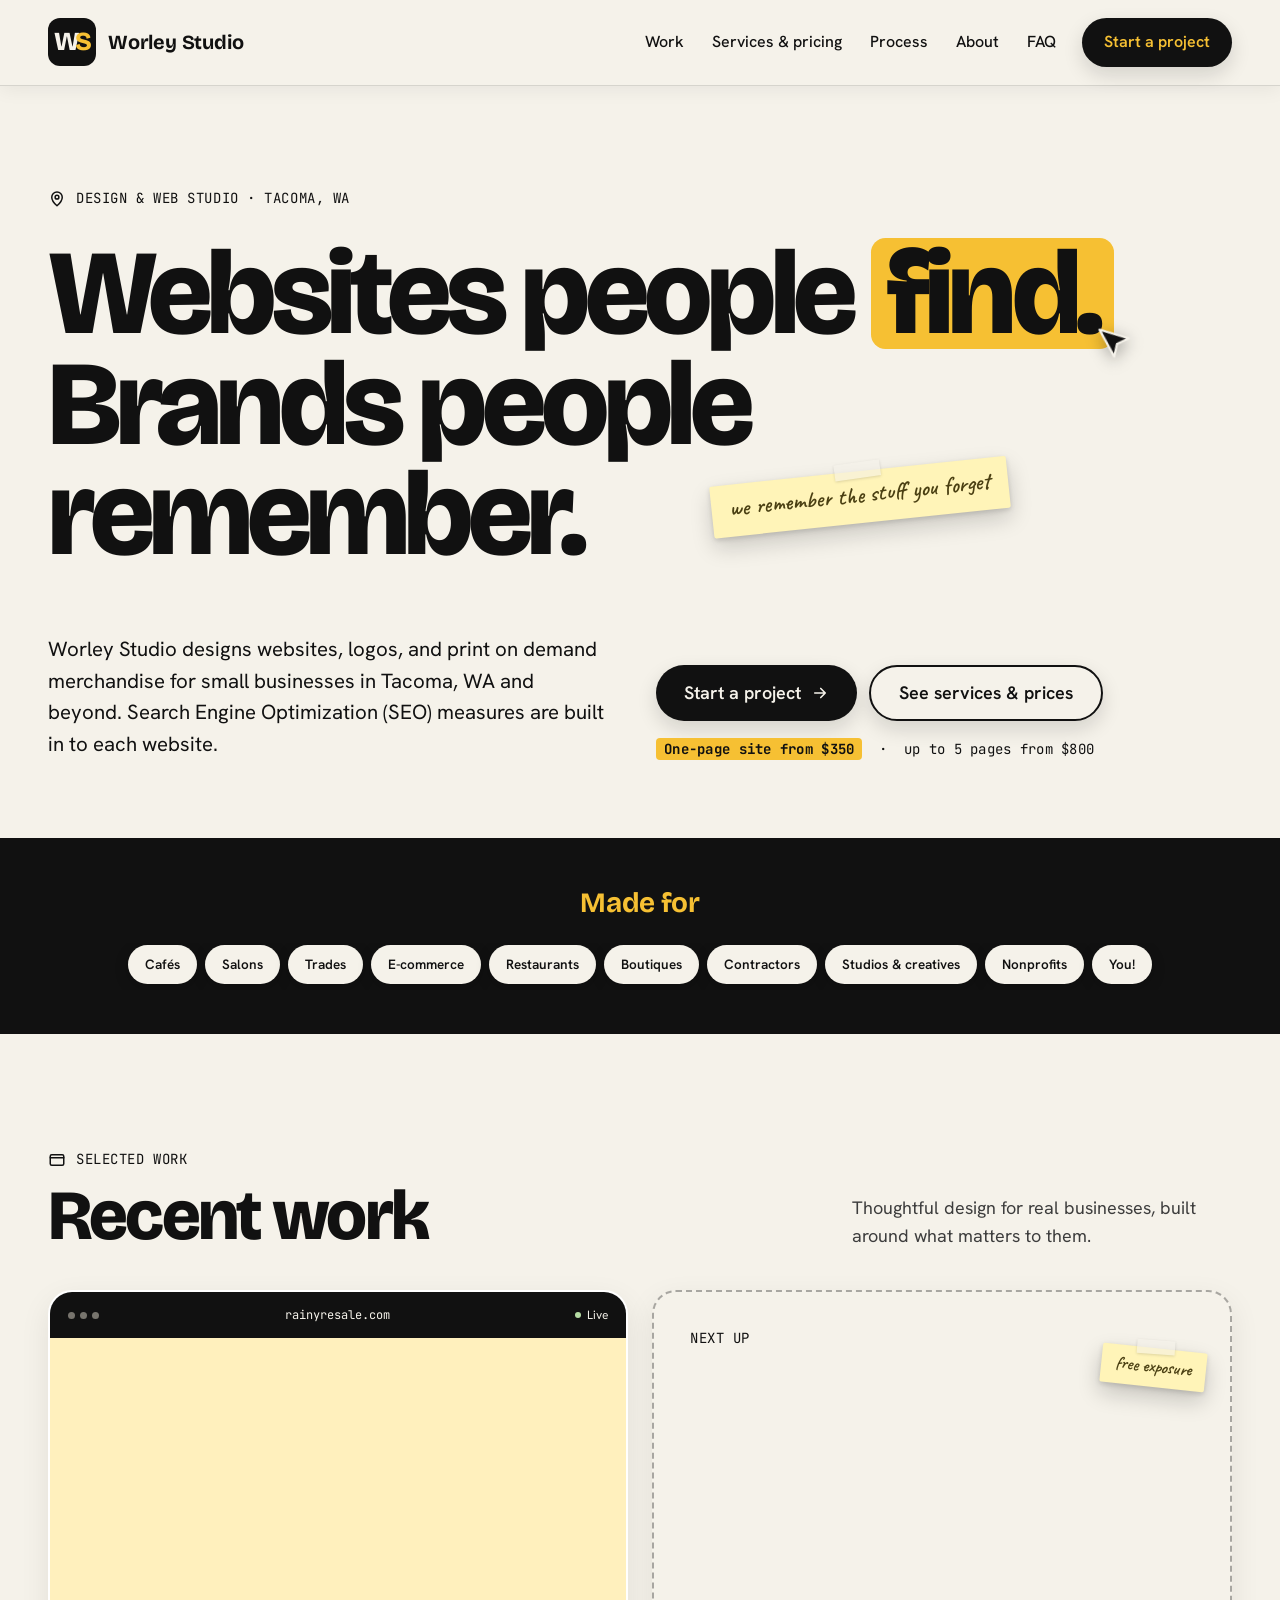
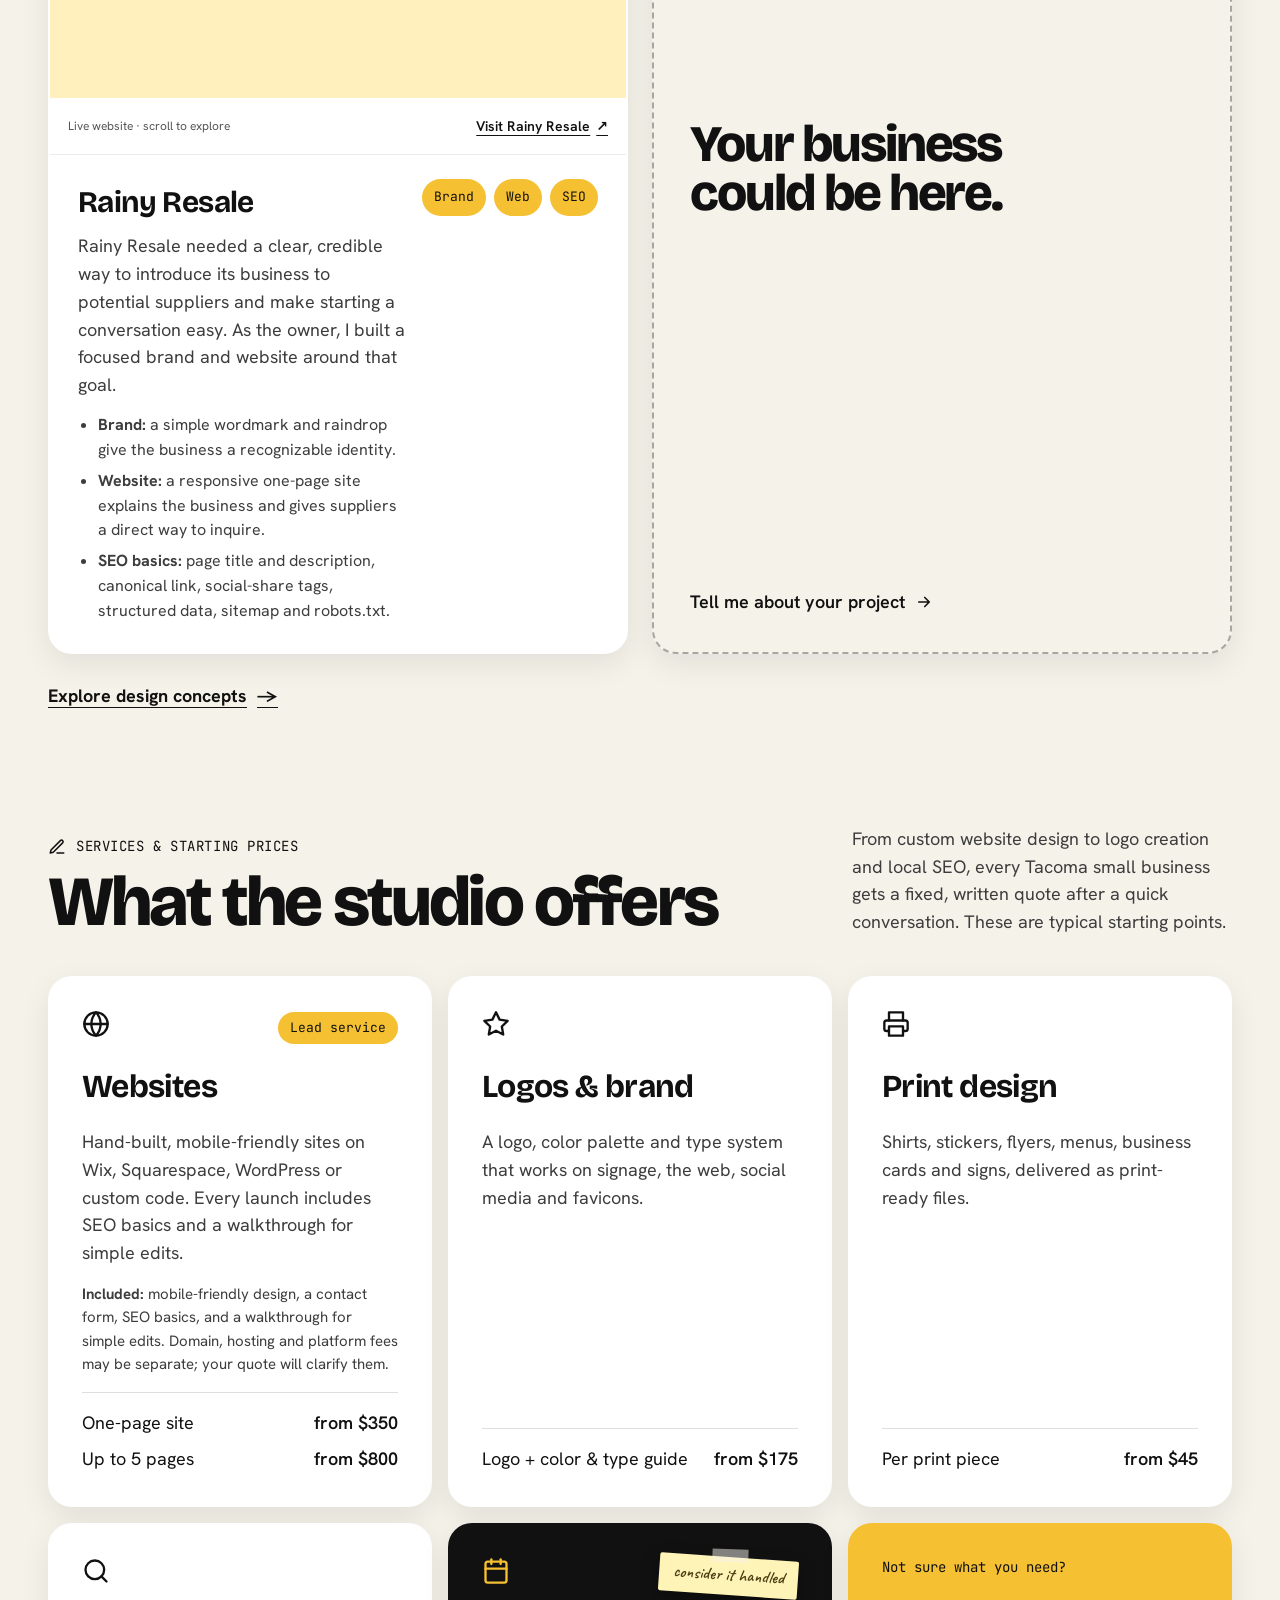
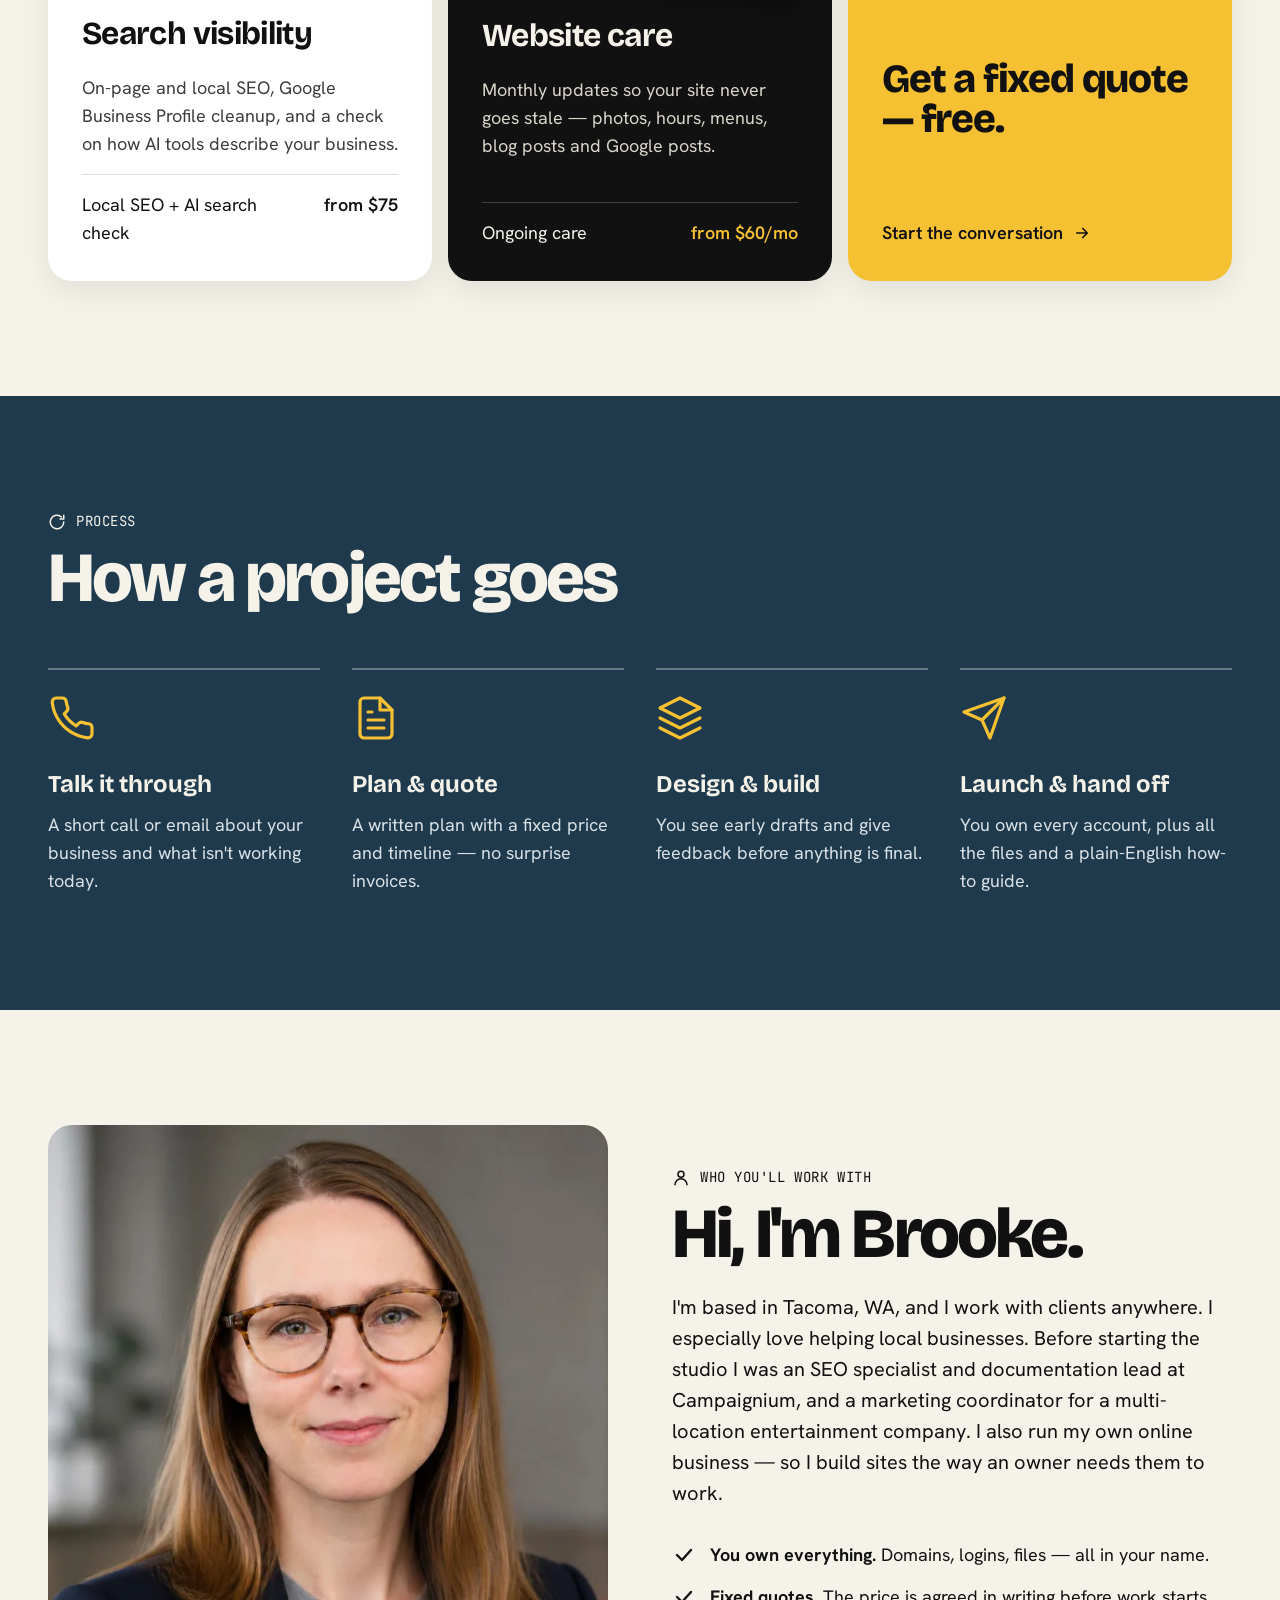
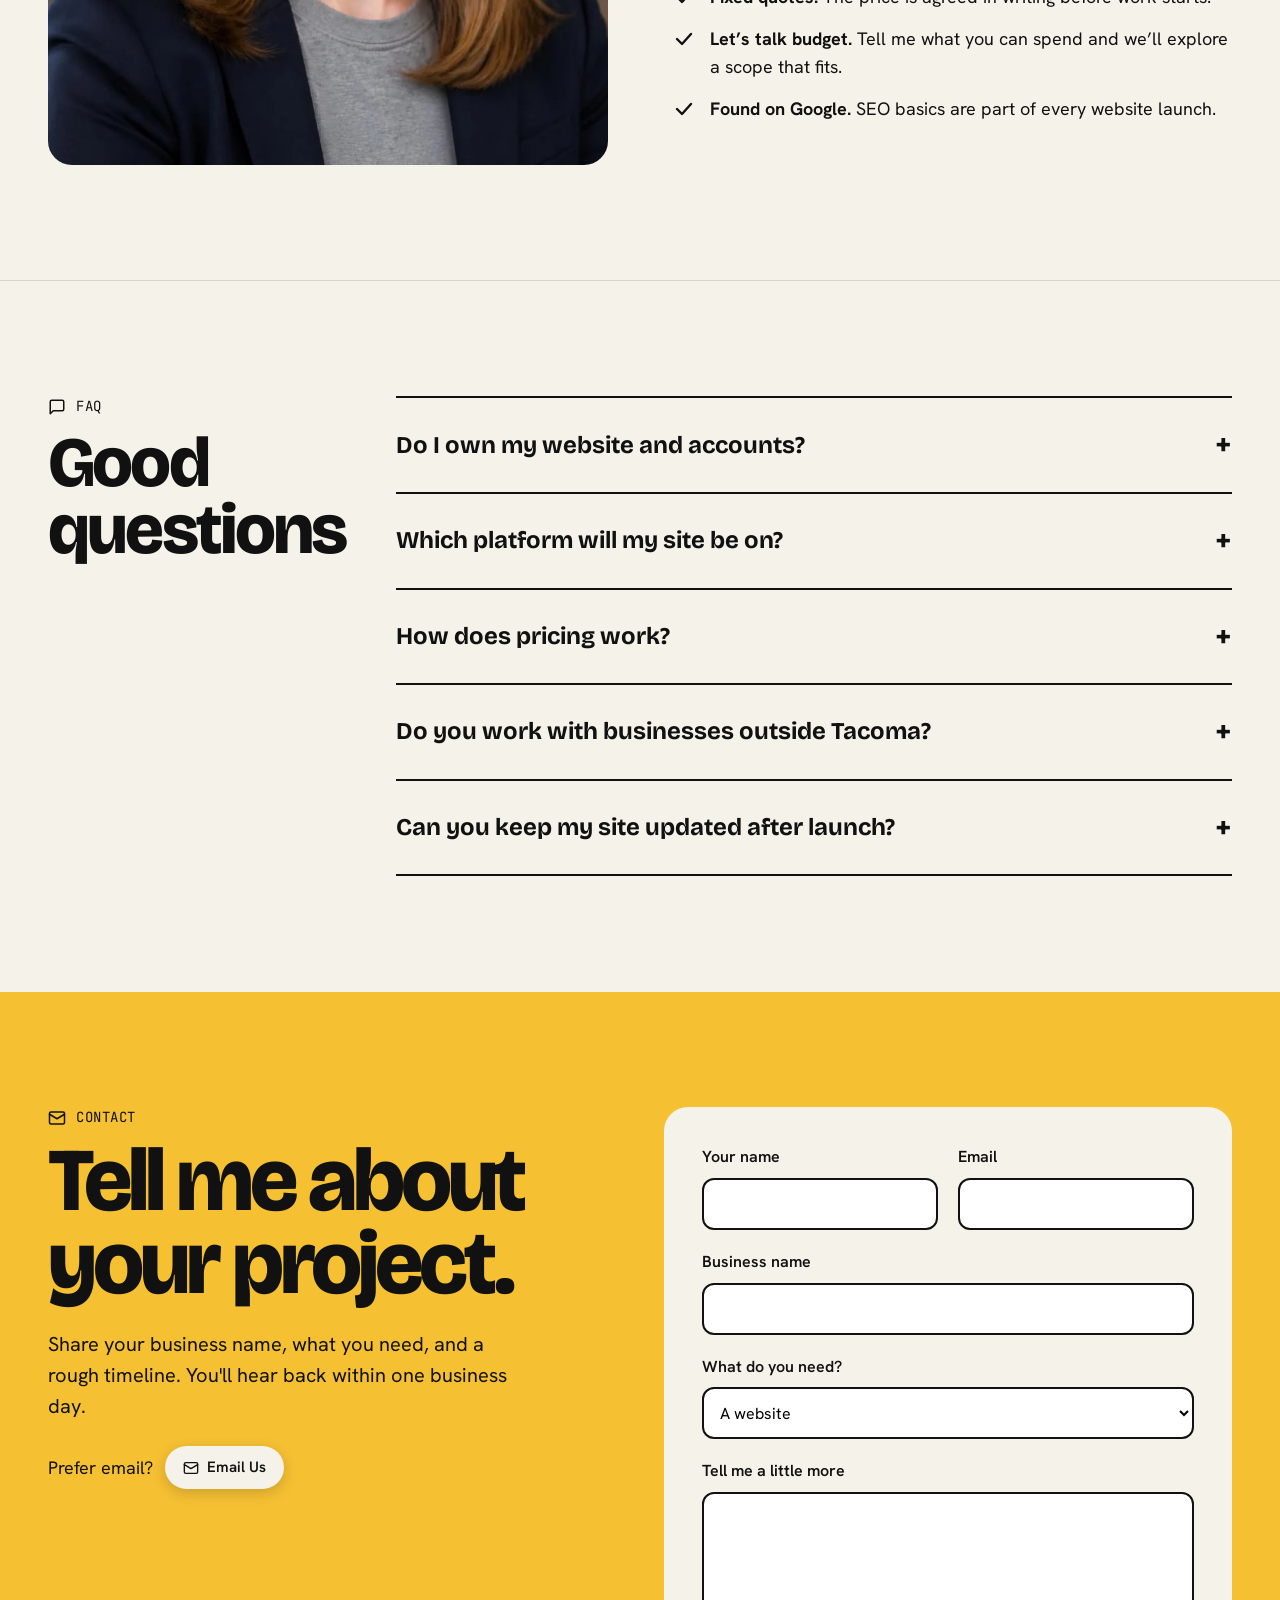
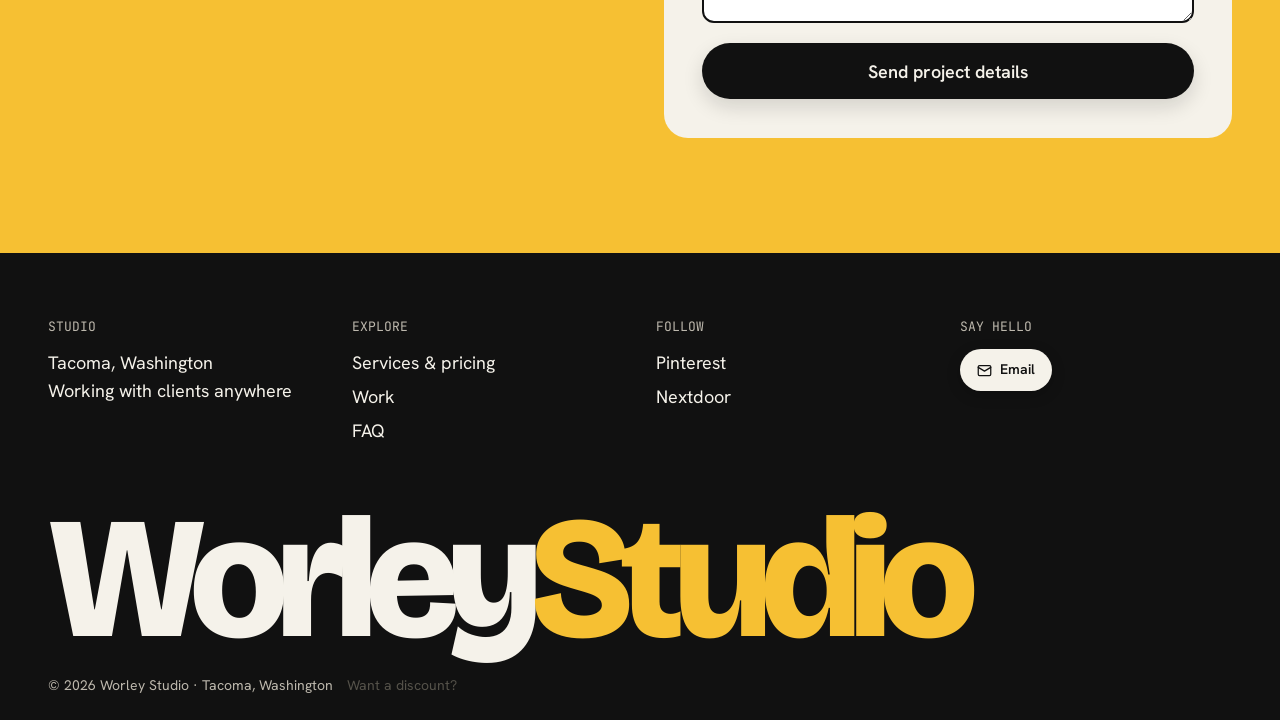
==== commit be5ed6ac: "Move concept directions to dedicated portfolio page" ====
--- a/index.html
+++ b/index.html
@@ -185,7 +185,7 @@
         <p style="margin: 0 0 12px; display: flex; align-items: center; gap: 10px; font-family: 'JetBrains Mono', monospace; font-size: 14px; text-transform: uppercase; letter-spacing: 0.04em;"><svg aria-hidden="true" width="18" height="18" viewBox="0 0 24 24" fill="none" stroke="currentColor" stroke-width="2" stroke-linecap="round" stroke-linejoin="round"><rect x="3" y="5" width="18" height="14" rx="2"></rect><path d="M3 9h18"></path></svg>Selected work</p>
         <h2 style="margin: 0; font-family: 'Bricolage Grotesque', sans-serif; font-weight: 800; font-size: clamp(40px, 5.5vw, 80px); line-height: 0.95; letter-spacing: -0.04em;">Recent work</h2>
       </div>
-      <p style="margin: 0; max-width: 380px; color: #3d3d3d;">Thoughtful design for real businesses, plus a few ideas to spark what’s possible for yours.</p>
+      <p style="margin: 0; max-width: 380px; color: #3d3d3d;">Thoughtful design for real businesses, built around what matters to them.</p>
     </div>
     <div style="display: grid; grid-template-columns: repeat(auto-fit, minmax(min(100%, 420px), 1fr)); gap: 24px;">
       <article class="ws-card ws-live-card" style="grid-column: span 1; display: flex; flex-direction: column; text-decoration: none; color: #111111; border: 2px solid transparent; border-radius: 24px; overflow: hidden; background: #ffffff; transition: border-color .2s;">
@@ -220,26 +220,7 @@
         <span style="display: inline-flex; align-items: center; gap: 10px; font-weight: 600;">Tell me about your project <svg aria-hidden="true" width="18" height="18" viewBox="0 0 24 24" fill="none" stroke="currentColor" stroke-width="2.2" stroke-linecap="round" stroke-linejoin="round"><path d="M5 12h14M13 6l6 6-6 6"></path></svg></span>
       </a>
     </div>
-    <div style="margin-top: 28px; display: grid; grid-template-columns: repeat(auto-fit, minmax(min(100%, 300px), 1fr)); gap: 16px;">
-      <article style="background: #e9ddd0; border-radius: 20px; padding: 28px;">
-        <p style="margin: 0 0 16px; font-family: 'JetBrains Mono', monospace; font-size: 12px; text-transform: uppercase;">Concept direction · café</p>
-        <div style="background: #faf5e9; border: 1px solid #5a4837; padding: 26px; text-align: center; color: #493527;">
-          <p style="margin: 0; font-family: Georgia, serif; font-size: 30px;">Good mornings start here.</p>
-          <p style="margin: 12px 0; font-size: 14px;">A neighborhood café, brought to life online.</p>
-          <span style="display: inline-block; border: 1px solid #493527; padding: 7px 15px; font-size: 12px;">Explore the menu</span>
-        </div>
-        <p style="margin: 16px 0 0; font-size: 15px;">A sample direction for a welcoming café website. Imaginary business; shown for inspiration.</p>
-      </article>
-      <article style="background: #dbe6df; border-radius: 20px; padding: 28px;">
-        <p style="margin: 0 0 16px; font-family: 'JetBrains Mono', monospace; font-size: 12px; text-transform: uppercase;">Concept direction · local services</p>
-        <div style="background: #163b36; padding: 26px; color: #f5f2ea;">
-          <p style="margin: 0; font-family: 'Bricolage Grotesque', sans-serif; font-weight: 700; font-size: 30px; line-height: 1.1;">Good work.<br>Good neighbors.</p>
-          <p style="margin: 12px 0; font-size: 14px;">A clear, approachable home for a local service.</p>
-          <span style="display: inline-block; background: #f6c033; color: #111; padding: 7px 15px; font-size: 12px;">Request a quote →</span>
-        </div>
-        <p style="margin: 16px 0 0; font-size: 15px;">A sample direction for a service business. Imaginary business; shown for inspiration.</p>
-      </article>
-    </div>
+    <p style="margin: 28px 0 0;"><a href="/concepts.html" style="display: inline-flex; align-items: center; gap: 10px; font-weight: 700; text-decoration: underline; text-underline-offset: 5px;">Explore design concepts <span aria-hidden="true">→</span></a></p>
   </section>
 
   <!-- SERVICES & PRICING -->
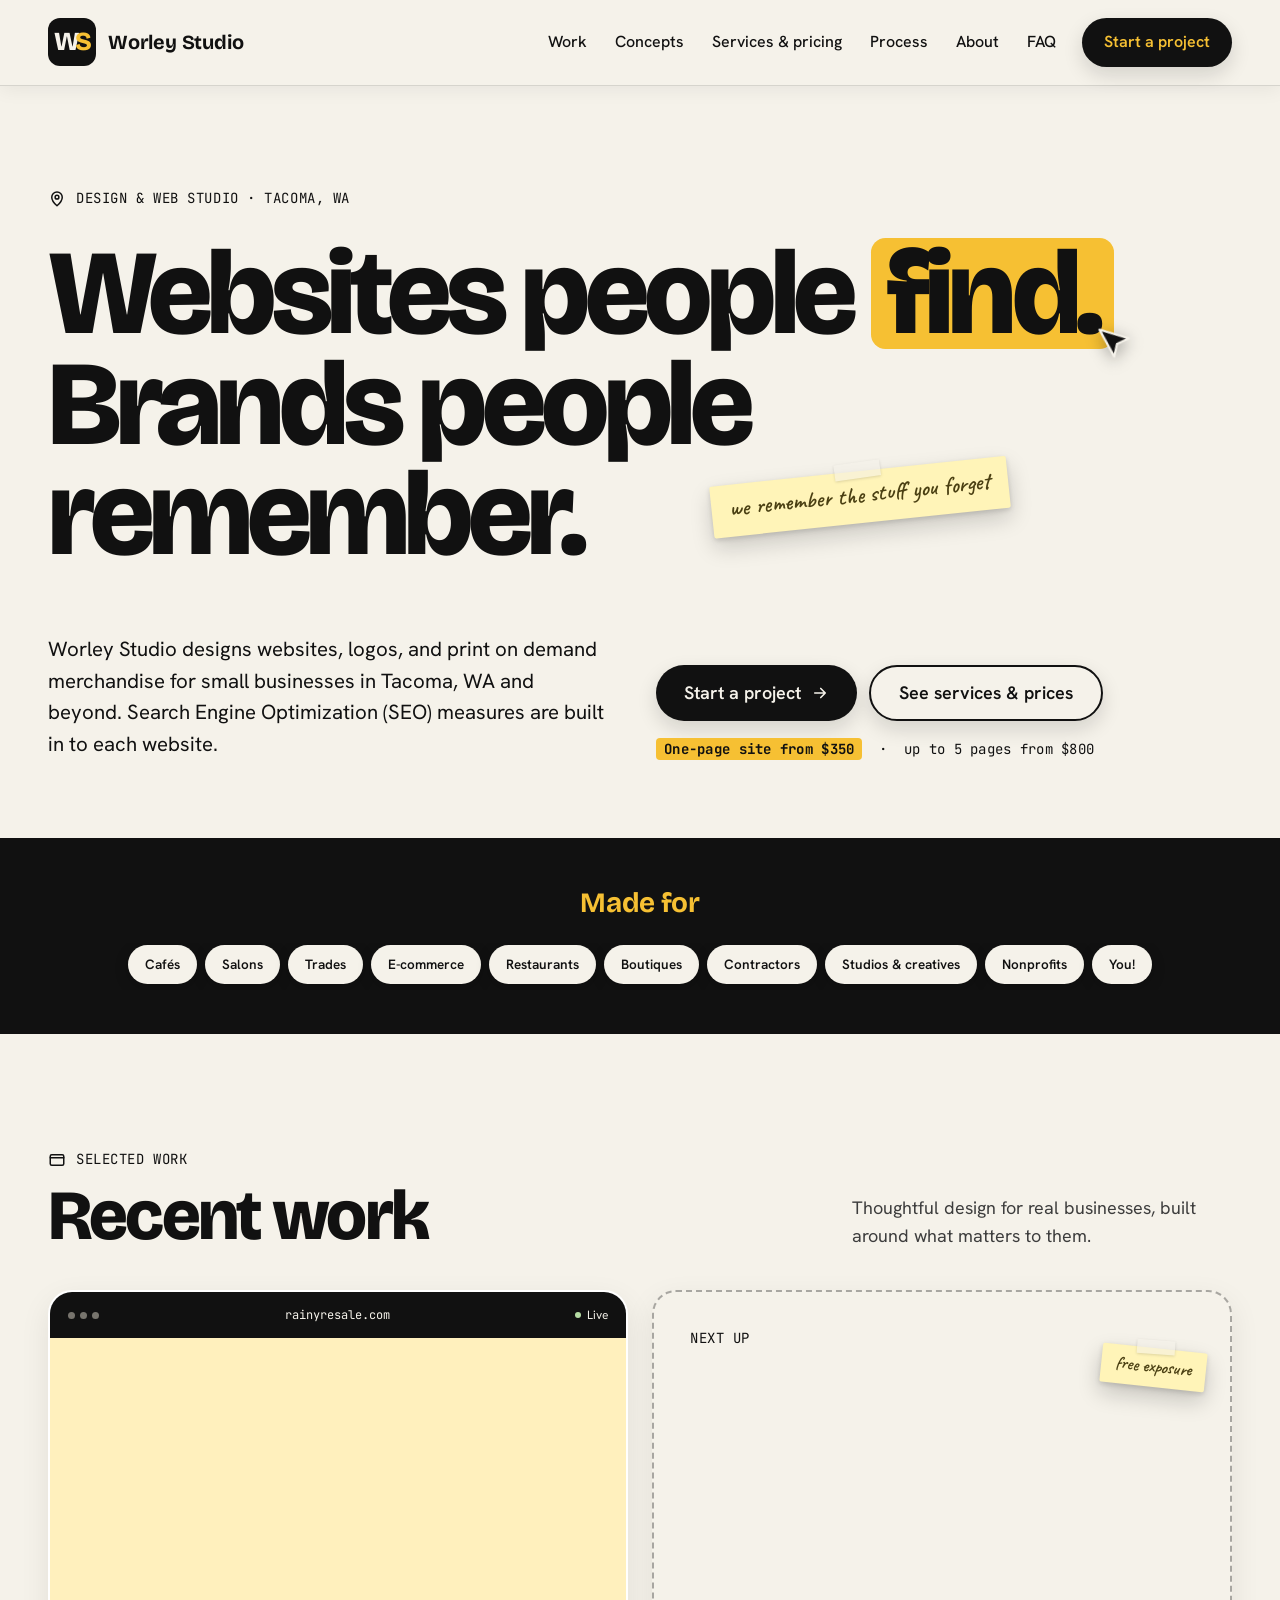
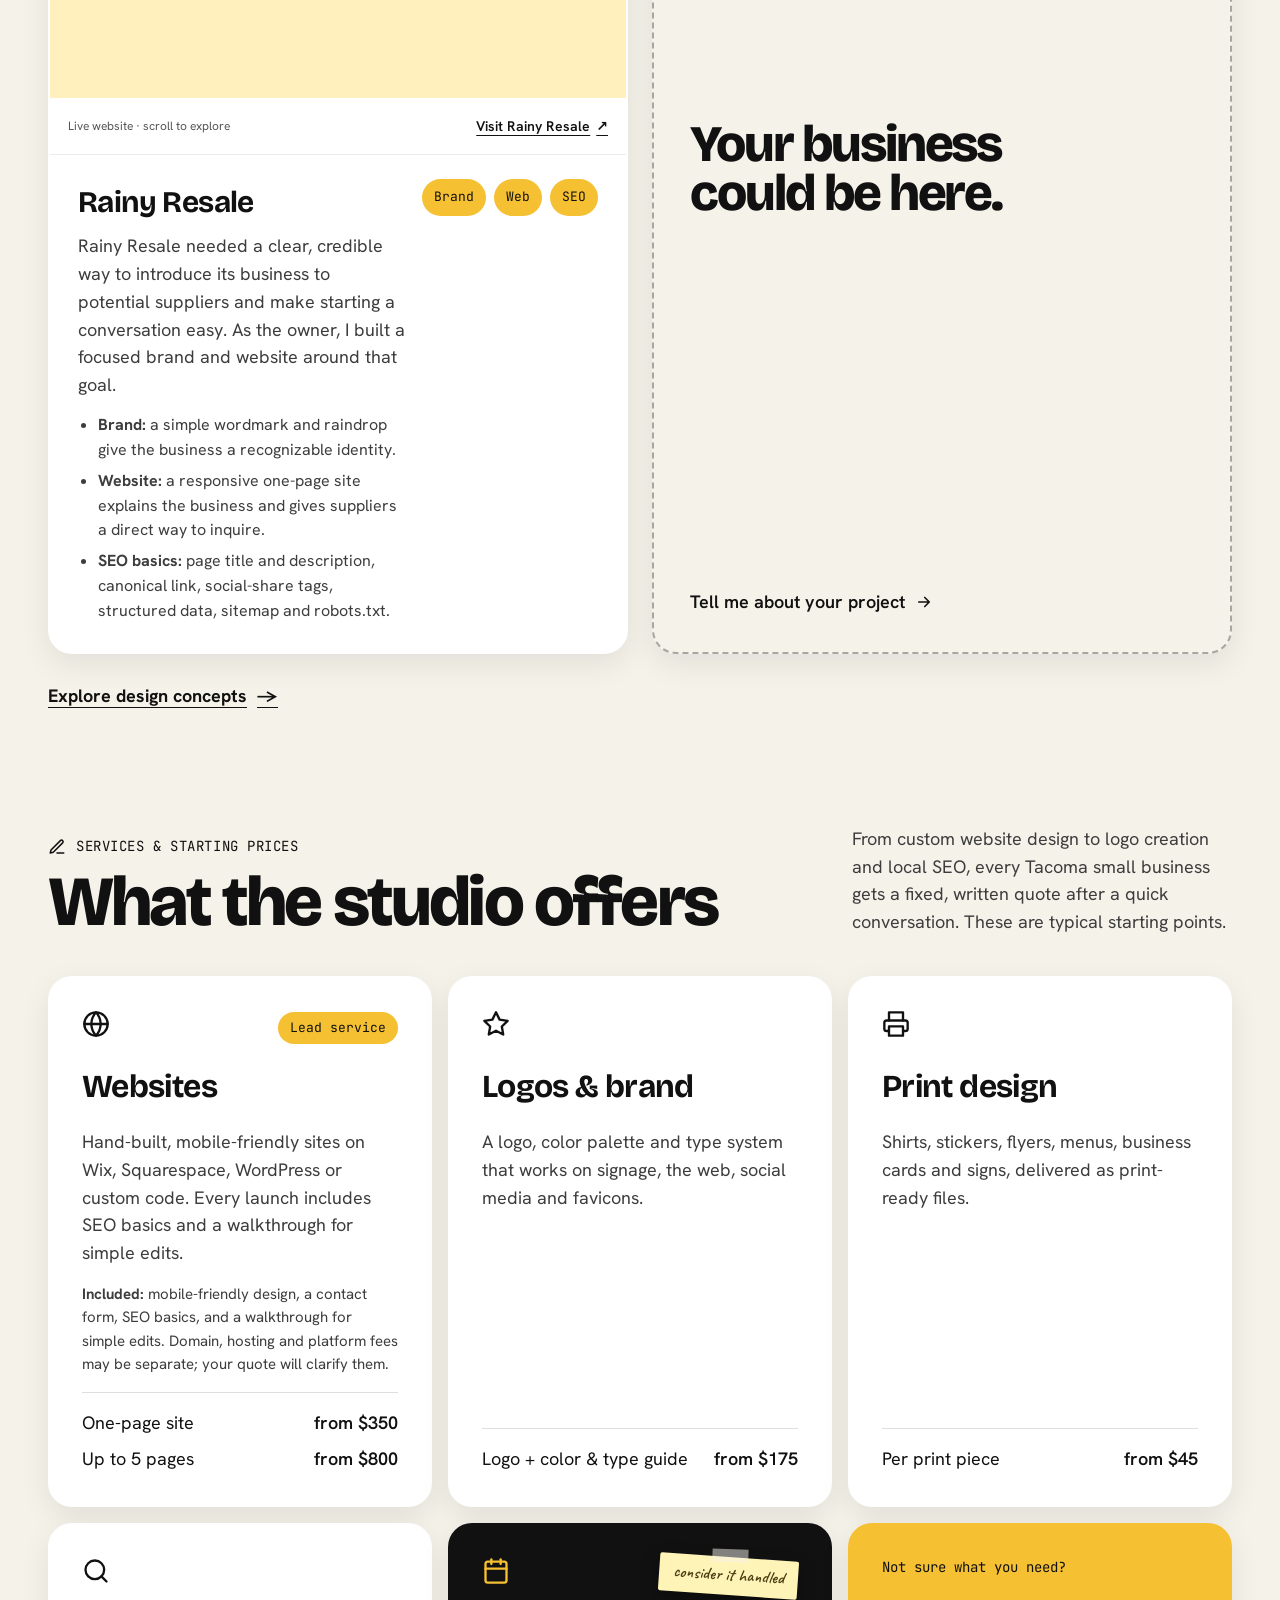
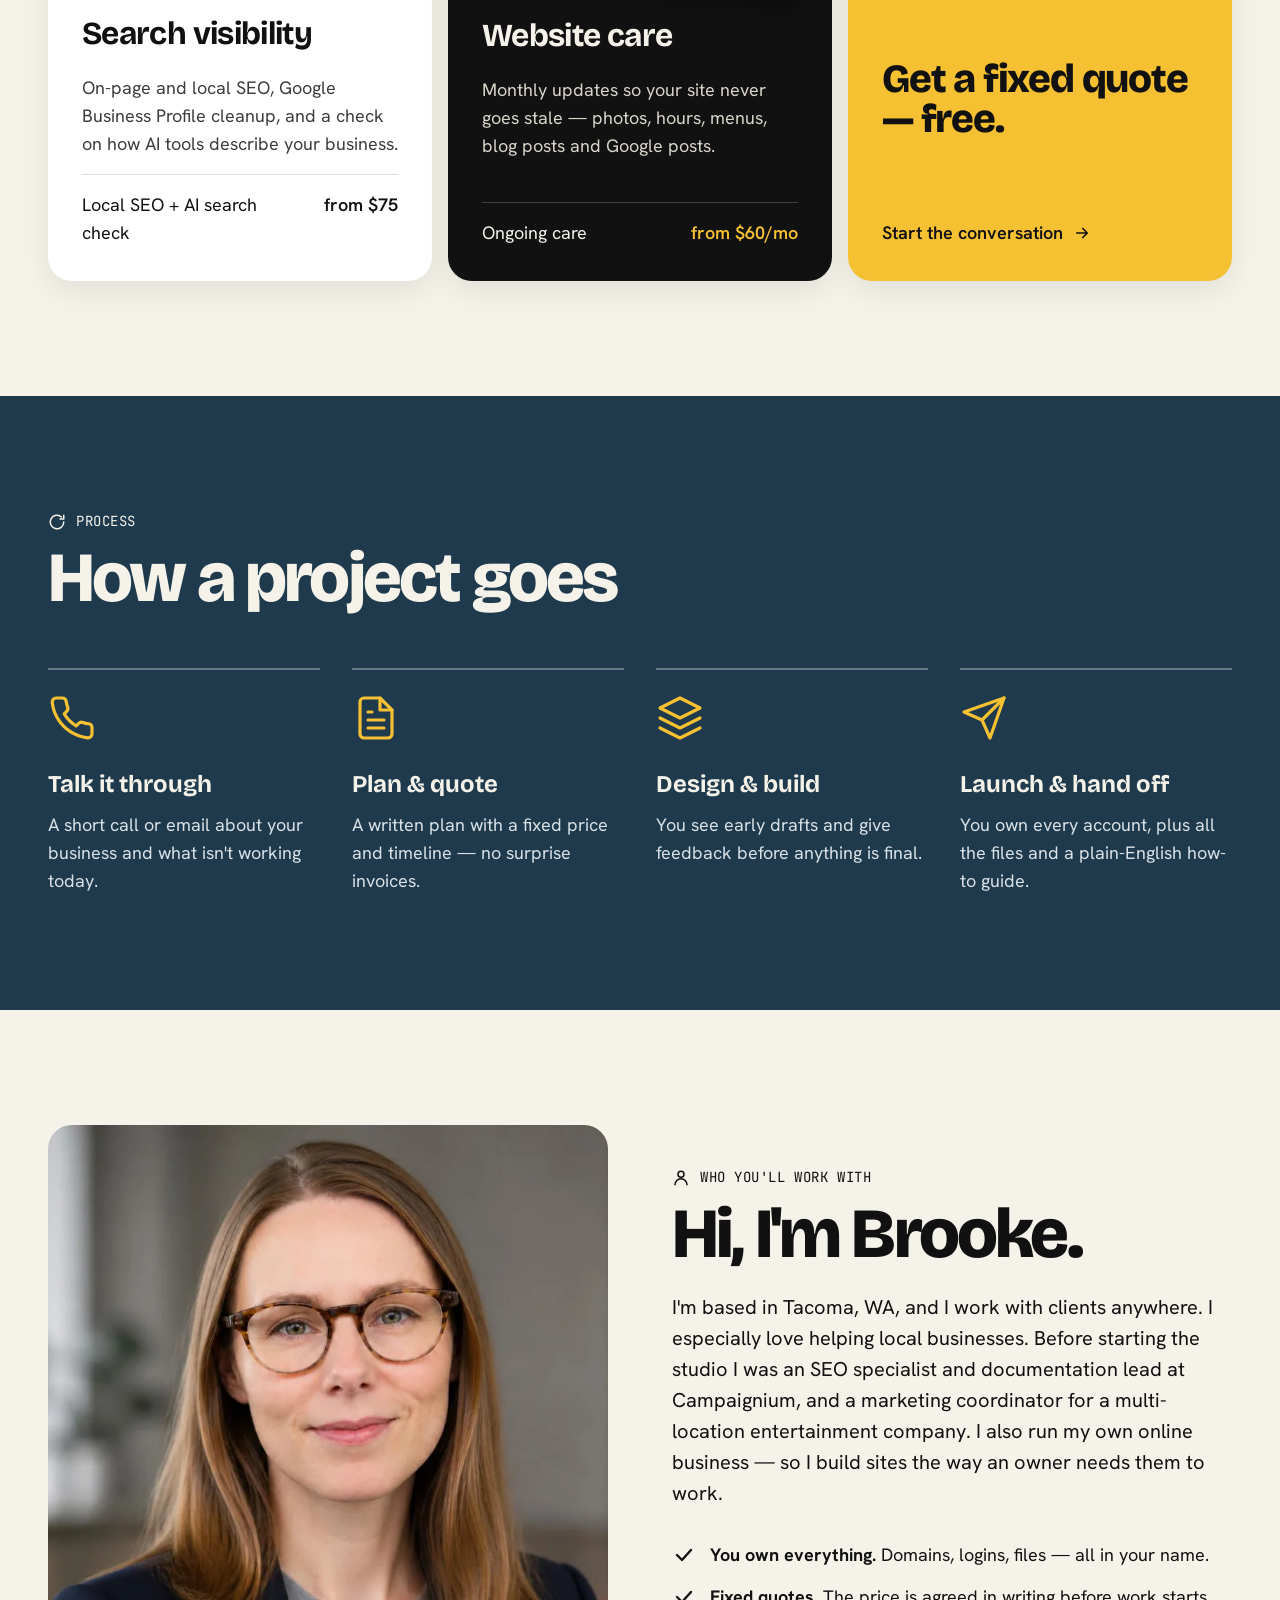
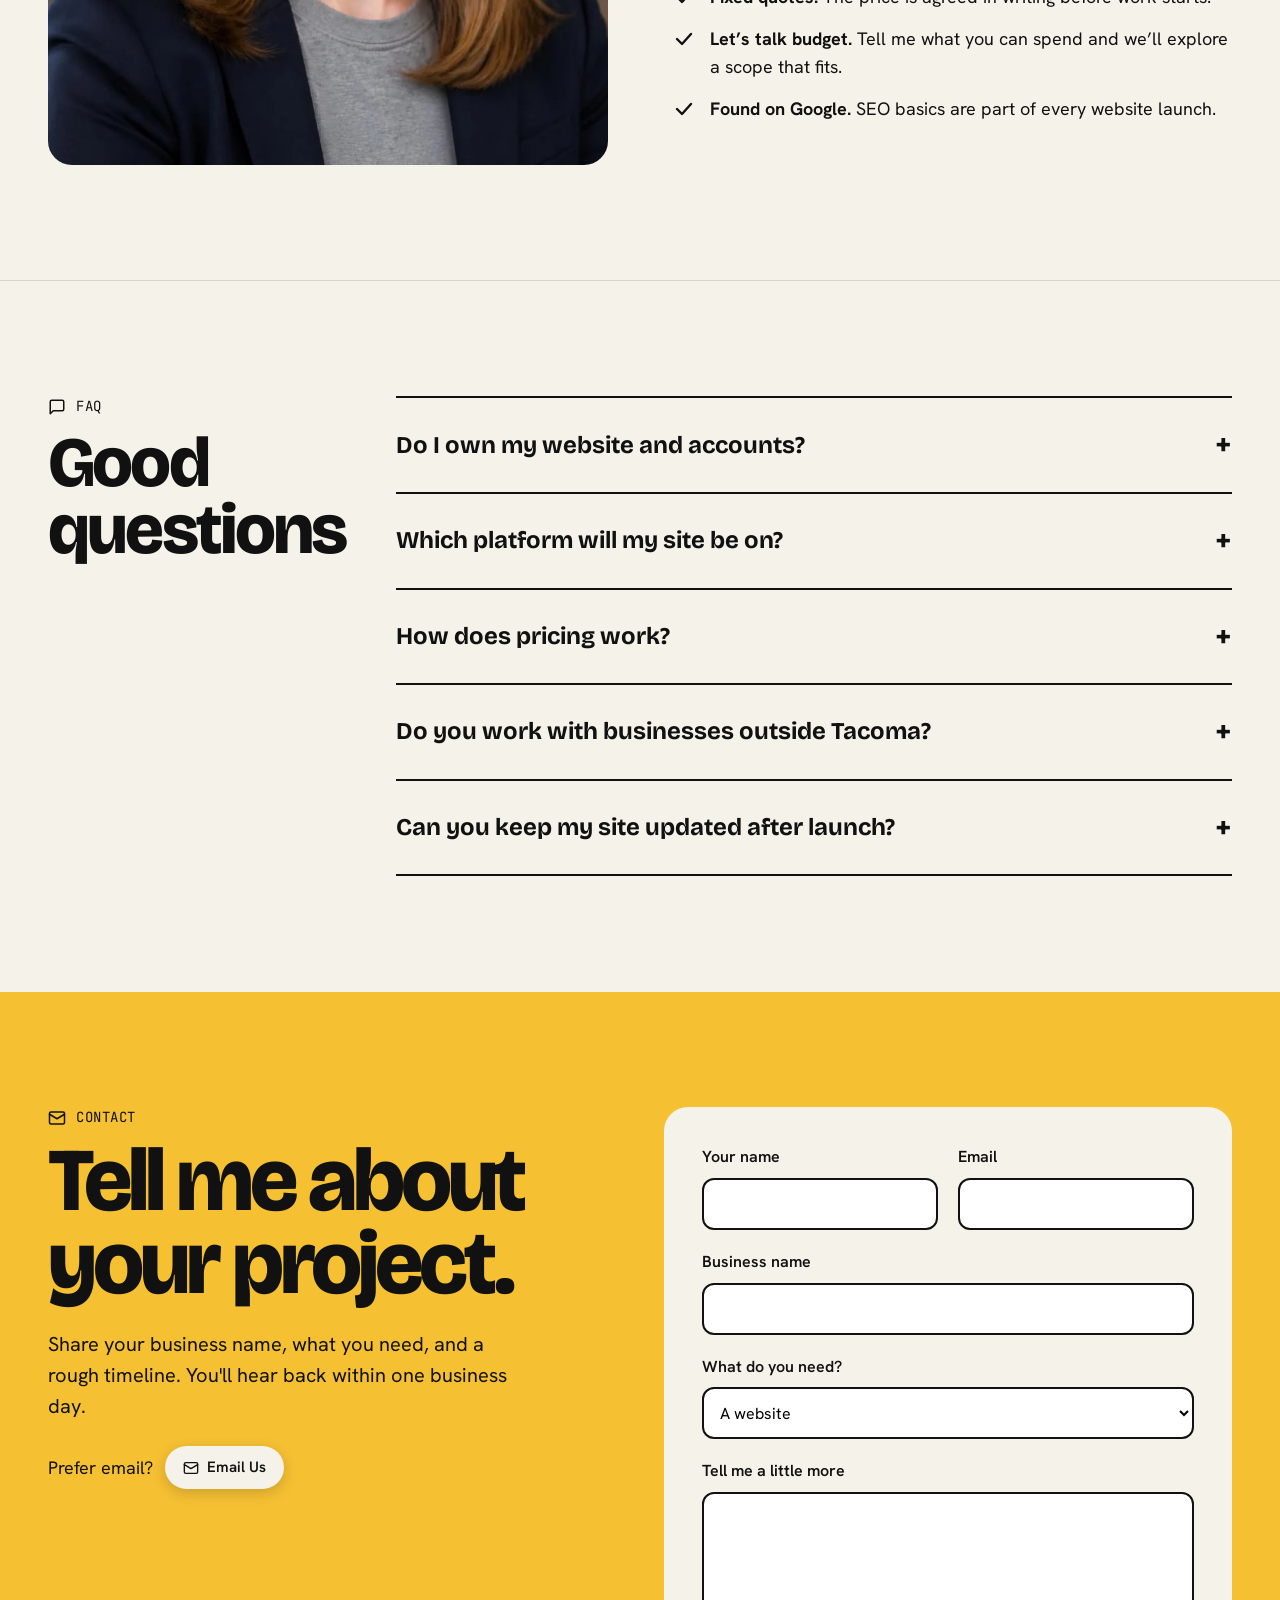
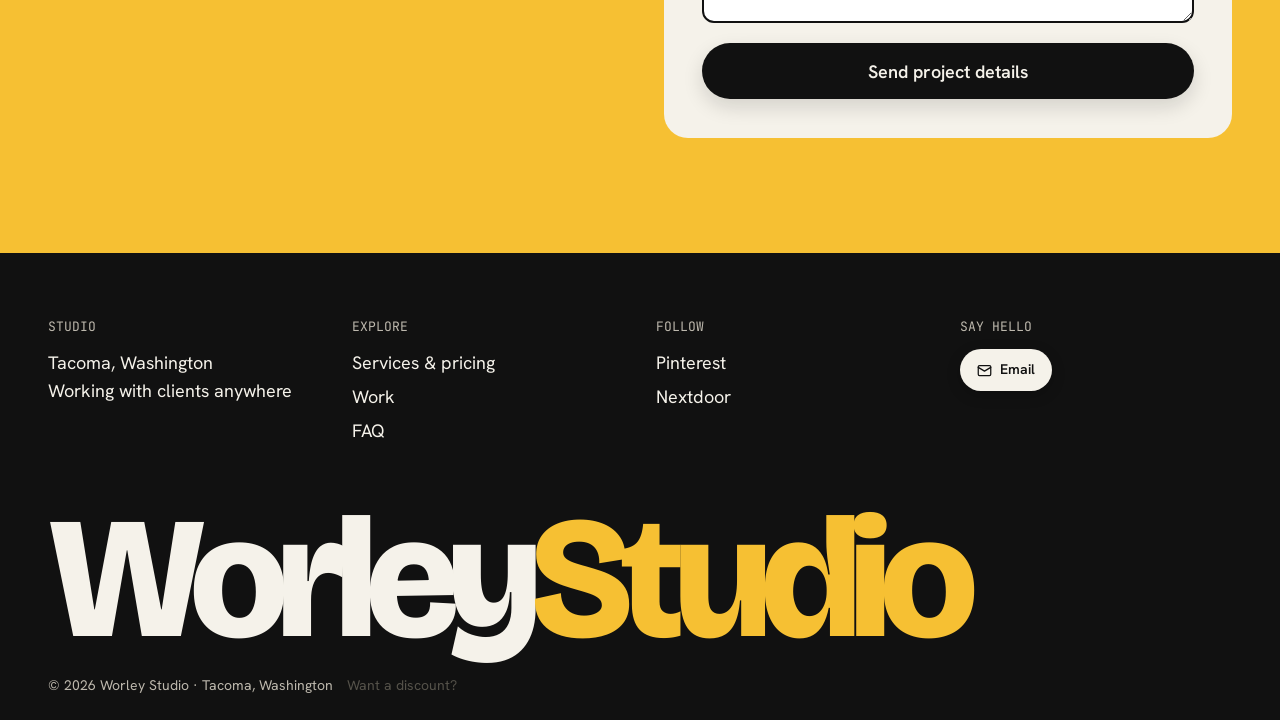
==== commit 815d2df0: "Add concepts to main navigation" ====
--- a/index.html
+++ b/index.html
@@ -69,7 +69,7 @@
 .ws-menu-toggle[aria-expanded="true"] .ws-bar:nth-child(1) { transform: translateY(7.5px) rotate(45deg); }
 .ws-menu-toggle[aria-expanded="true"] .ws-bar:nth-child(2) { opacity: 0; }
 .ws-menu-toggle[aria-expanded="true"] .ws-bar:nth-child(3) { transform: translateY(-7.5px) rotate(-45deg); }
-@media (max-width: 860px) {
+@media (max-width: 1000px) {
   .ws-menu-toggle { display: flex; }
   .ws-nav { display: none !important; width: 100%; flex-direction: column !important; align-items: stretch !important; gap: 0 !important; padding: 8px 0 4px; border-top: 1px solid #11111122; }
   .ws-nav.is-open { display: flex !important; }
@@ -136,6 +136,7 @@
       </button>
       <nav id="site-nav" class="ws-nav" aria-label="Main" style="display: flex; flex-wrap: wrap; align-items: center; gap: 4px 8px; font-weight: 500; font-size: 16px;">
         <a href="#work" style="text-decoration: none; padding: 12px 10px;">Work</a>
+        <a href="/concepts" style="text-decoration: none; padding: 12px 10px;">Concepts</a>
         <a href="#services" style="text-decoration: none; padding: 12px 10px;">Services &amp; pricing</a>
         <a href="#process" style="text-decoration: none; padding: 12px 10px;">Process</a>
         <a href="#about" style="text-decoration: none; padding: 12px 10px;">About</a>
@@ -446,7 +447,7 @@
   btn.addEventListener('click', function () { setOpen(btn.getAttribute('aria-expanded') !== 'true'); });
   nav.addEventListener('click', function (e) { if (e.target.closest('a')) setOpen(false); });
   document.addEventListener('keydown', function (e) { if (e.key === 'Escape') { setOpen(false); btn.focus(); } });
-  window.addEventListener('resize', function () { if (window.innerWidth > 860) setOpen(false); });
+  window.addEventListener('resize', function () { if (window.innerWidth > 1000) setOpen(false); });
 })();
 </script>
 <script>
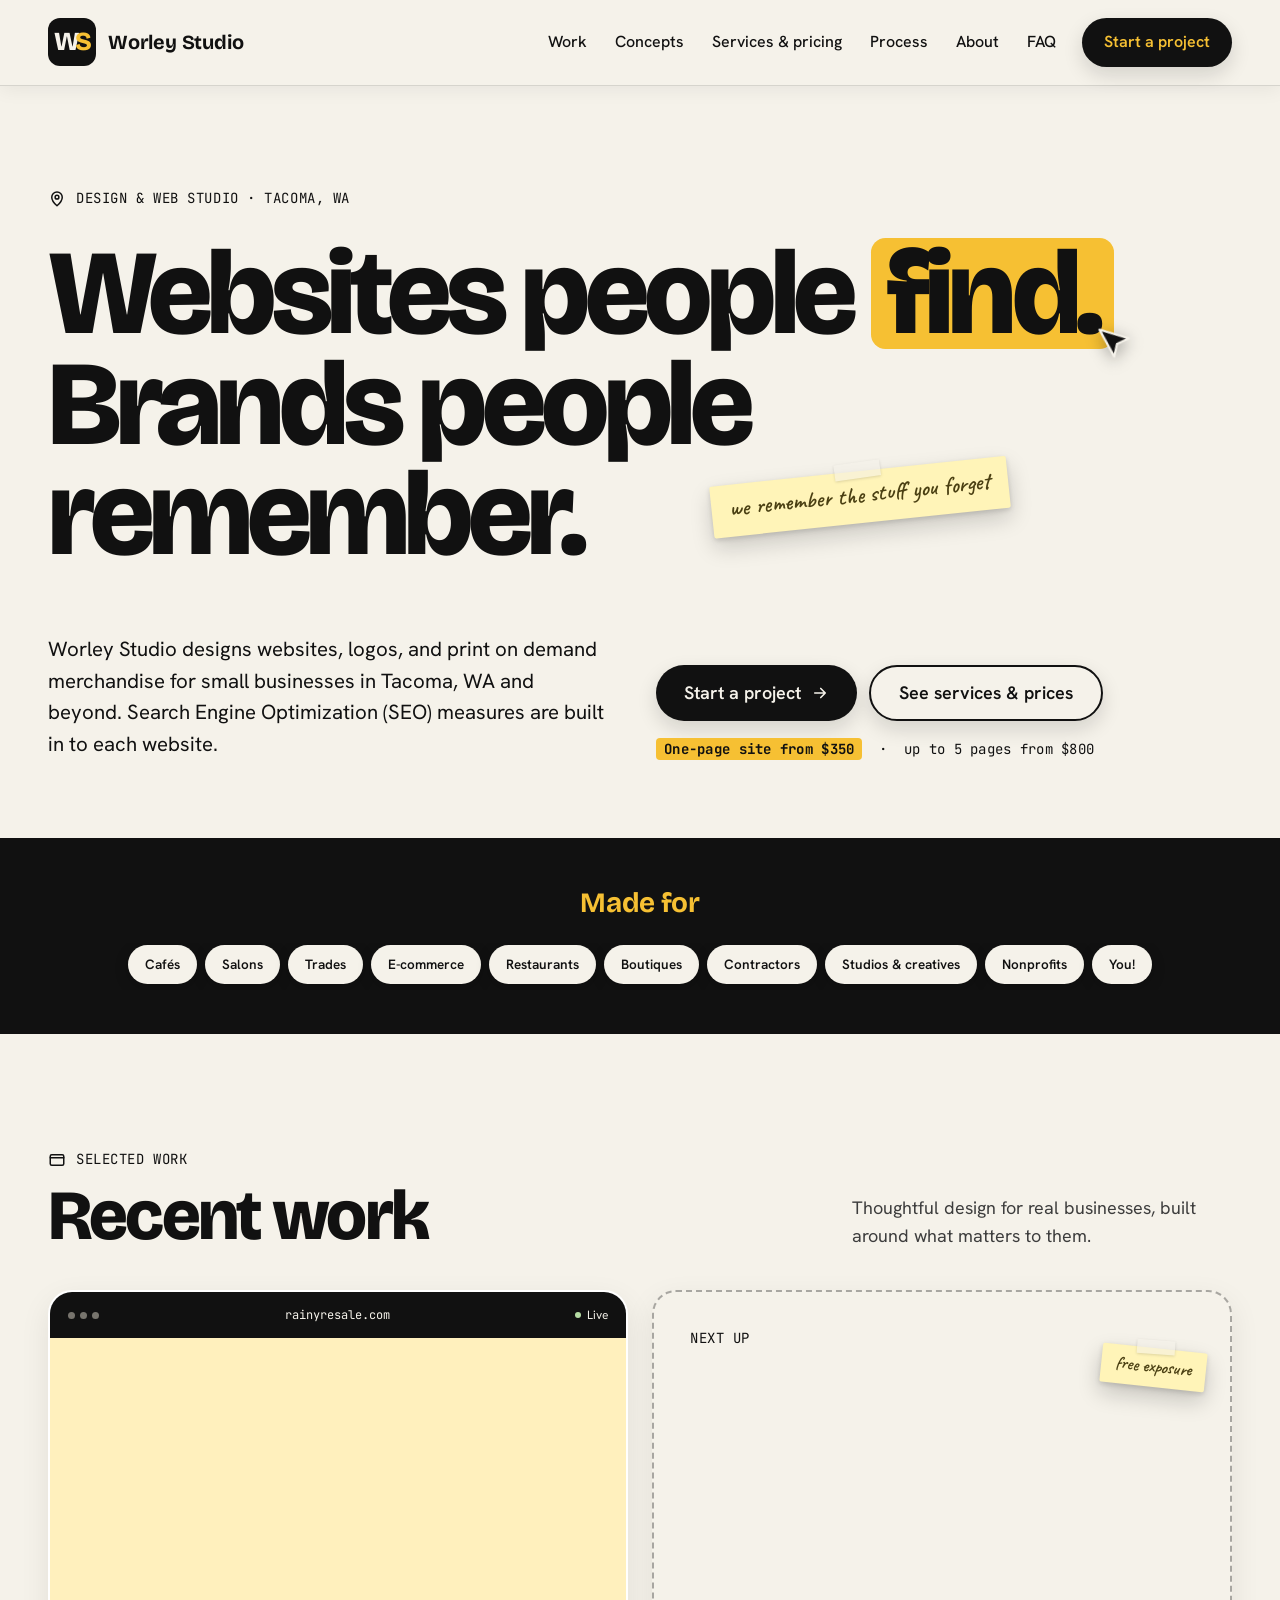
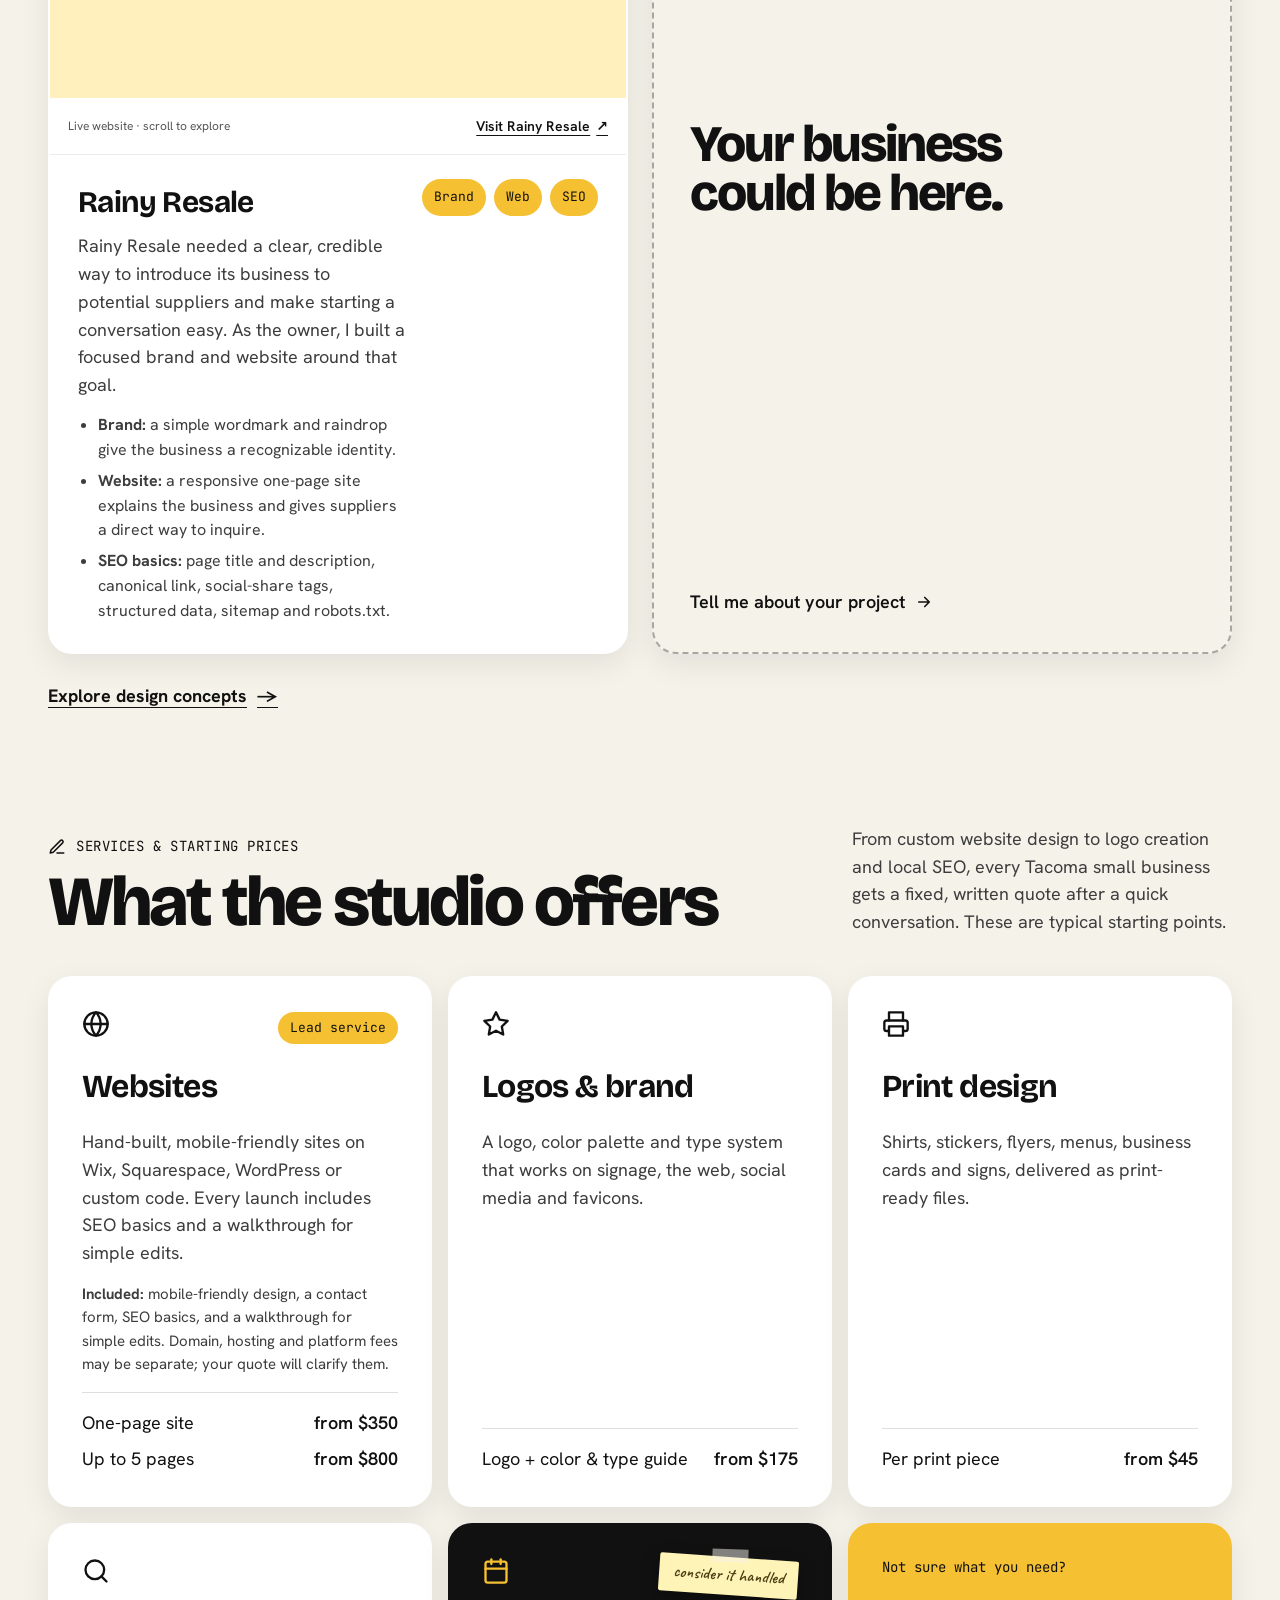
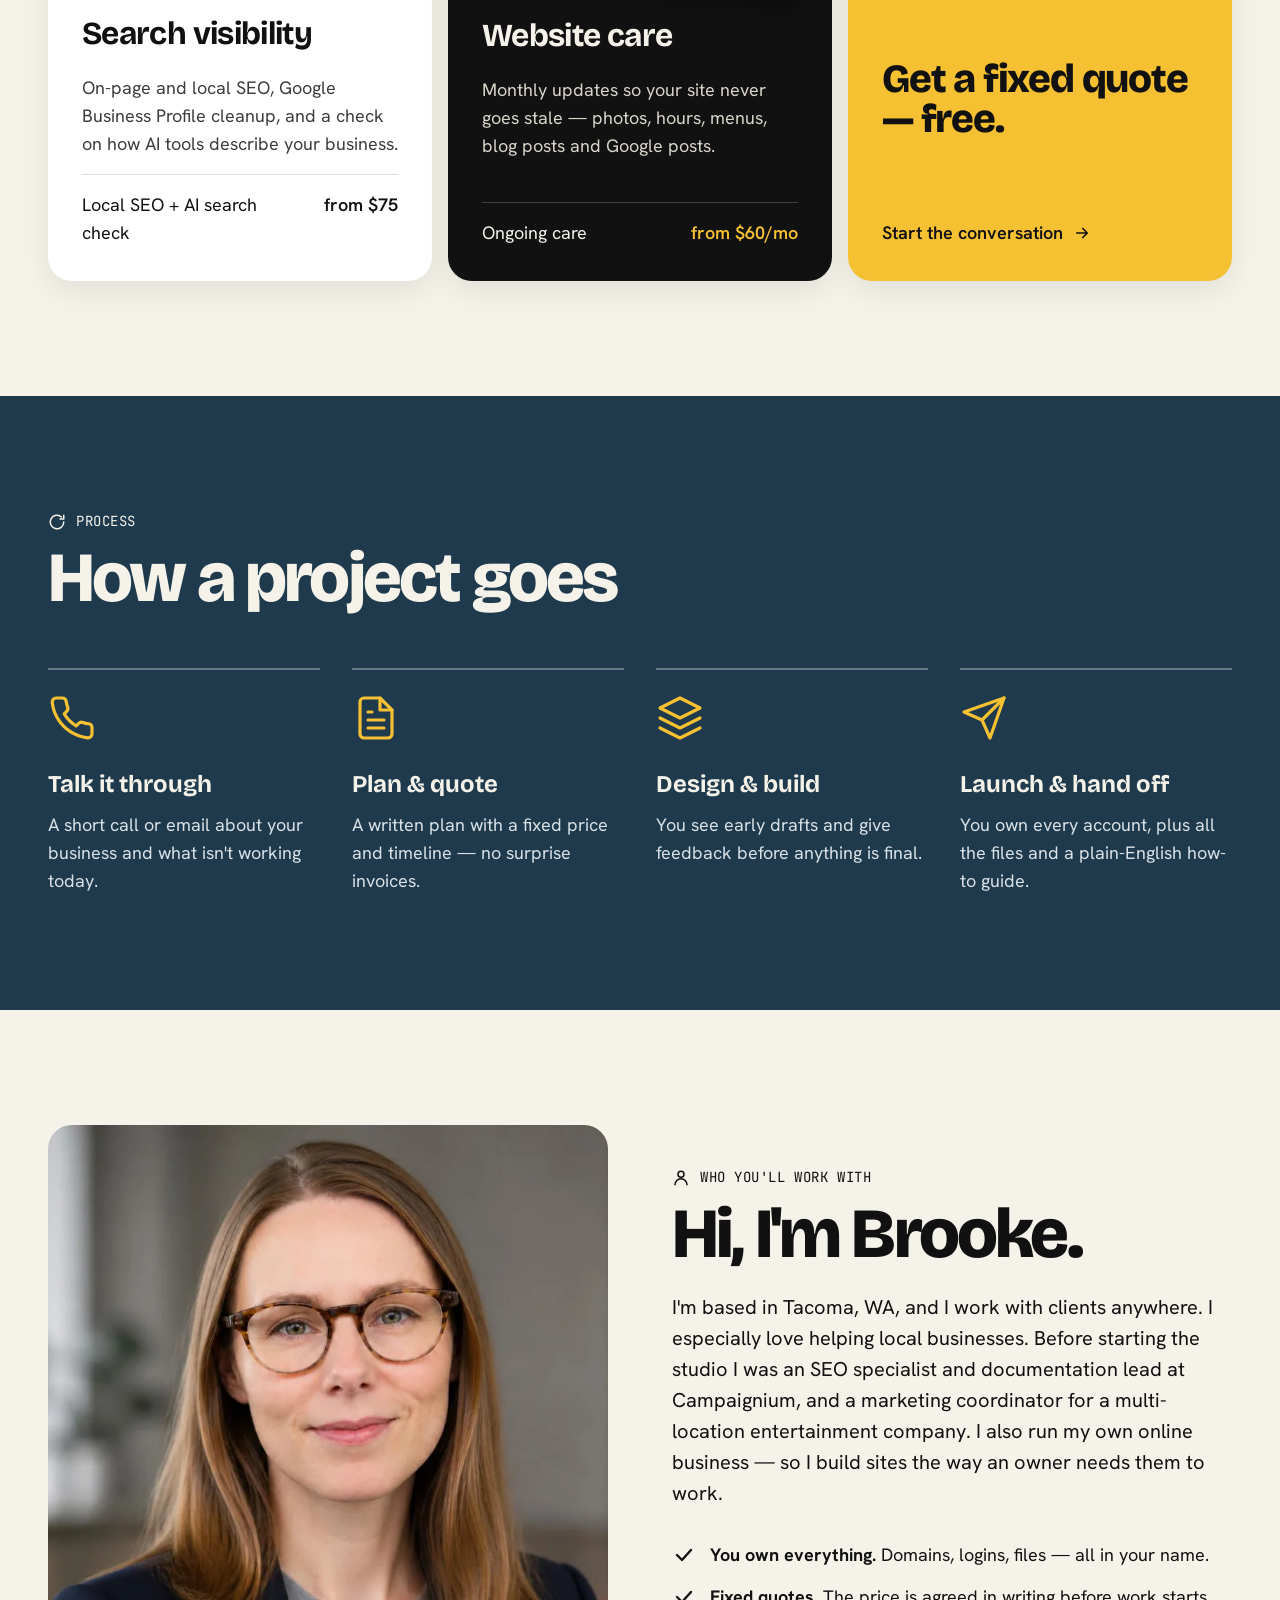
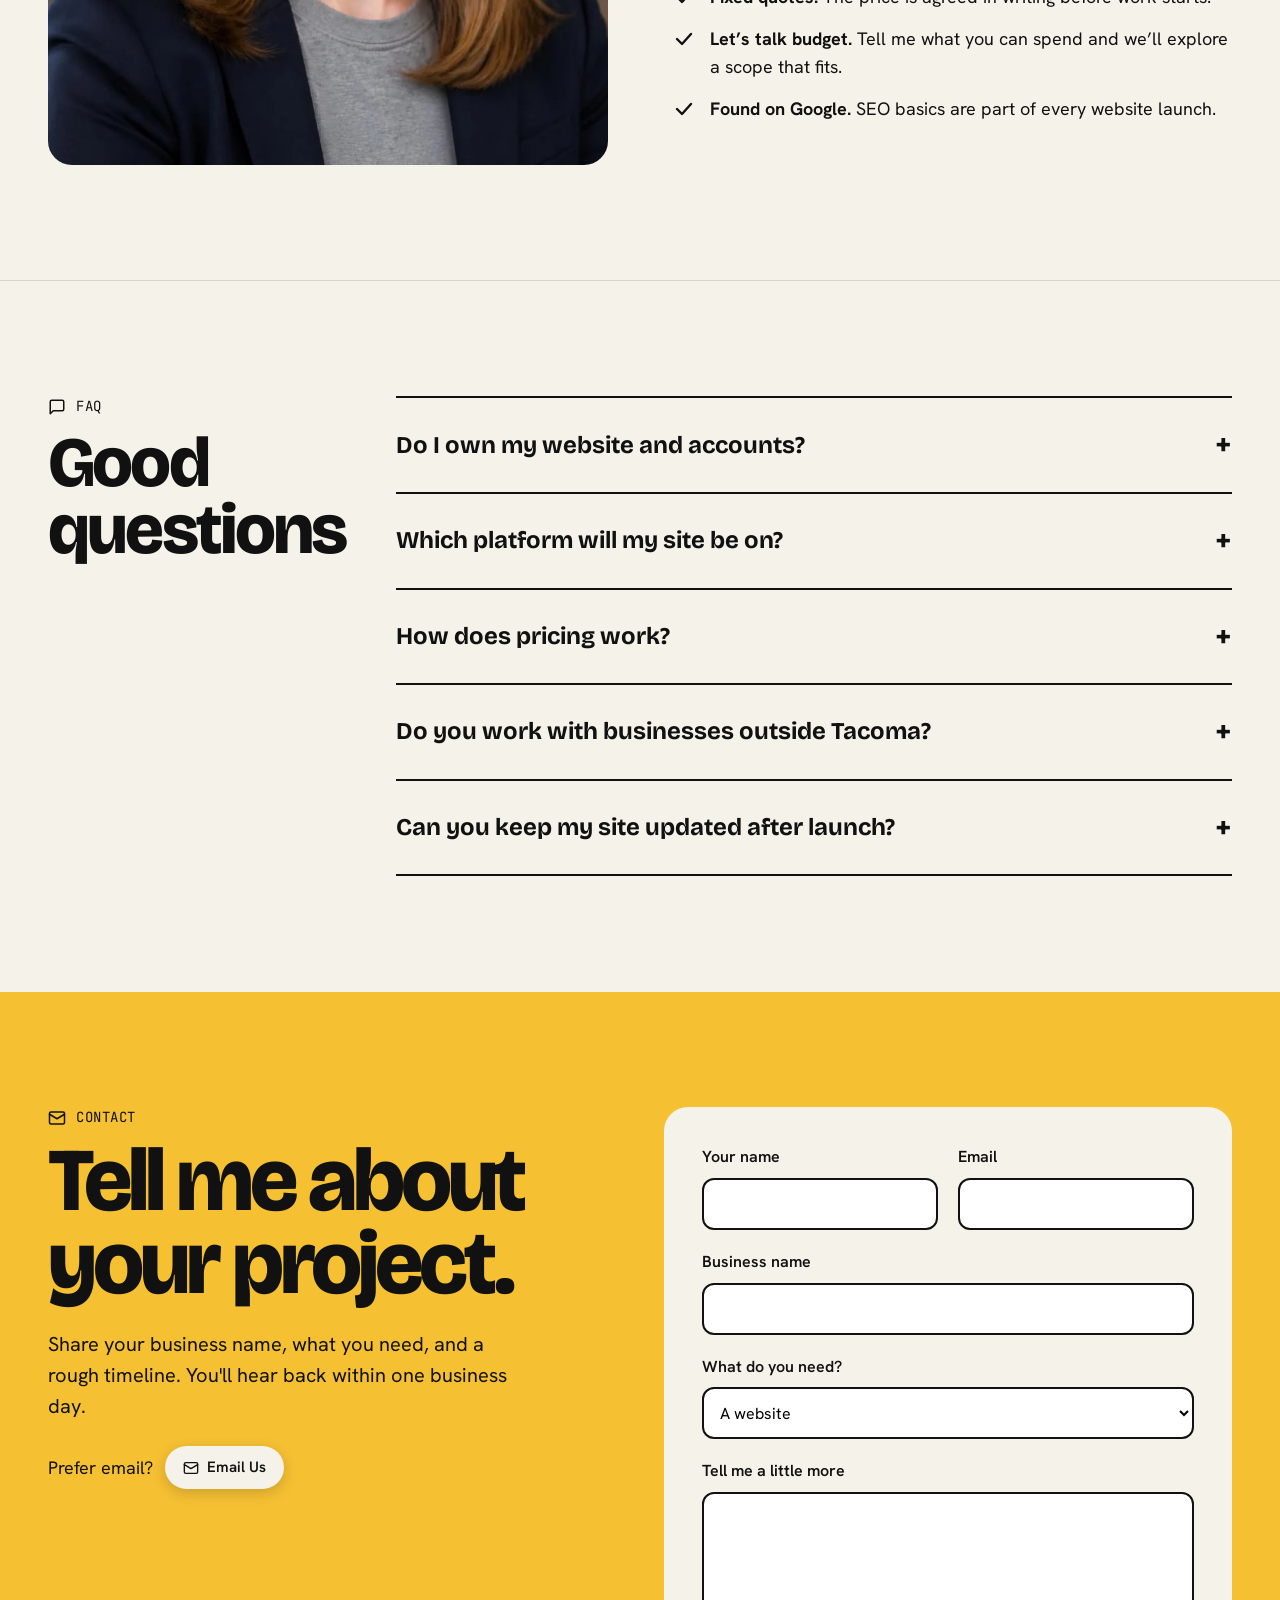
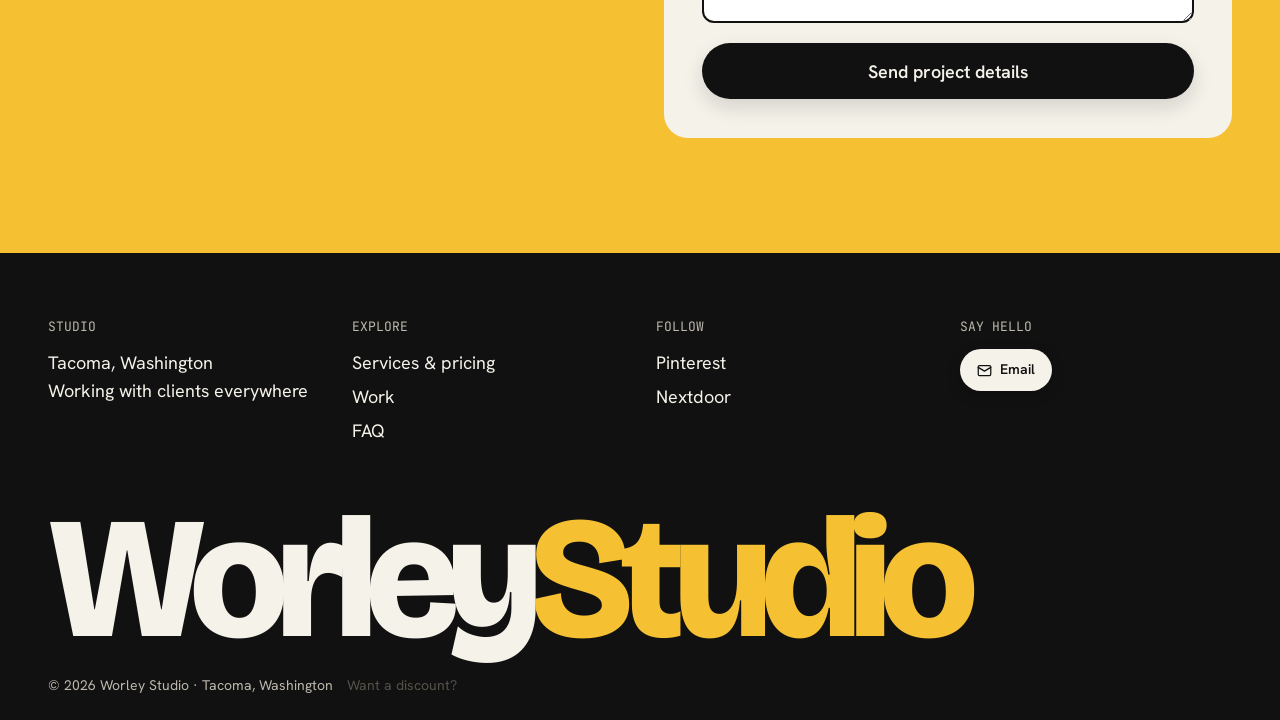
==== commit 6e73ce4f: "Update studio footer wording" ====
--- a/index.html
+++ b/index.html
@@ -405,7 +405,7 @@
       <div style="display: grid; grid-template-columns: repeat(auto-fit, minmax(min(100%, 200px), 1fr)); gap: 32px; margin-bottom: 64px;">
         <div>
           <p style="margin: 0 0 12px; font-family: 'JetBrains Mono', monospace; font-size: 13px; text-transform: uppercase; color: #bdb8ad;">Studio</p>
-          <p style="margin: 0;">Tacoma, Washington<br>Working with clients anywhere</p>
+          <p style="margin: 0;">Tacoma, Washington<br>Working with clients everywhere</p>
         </div>
         <nav aria-label="Footer">
           <p style="margin: 0 0 12px; font-family: 'JetBrains Mono', monospace; font-size: 13px; text-transform: uppercase; color: #bdb8ad;">Explore</p>
